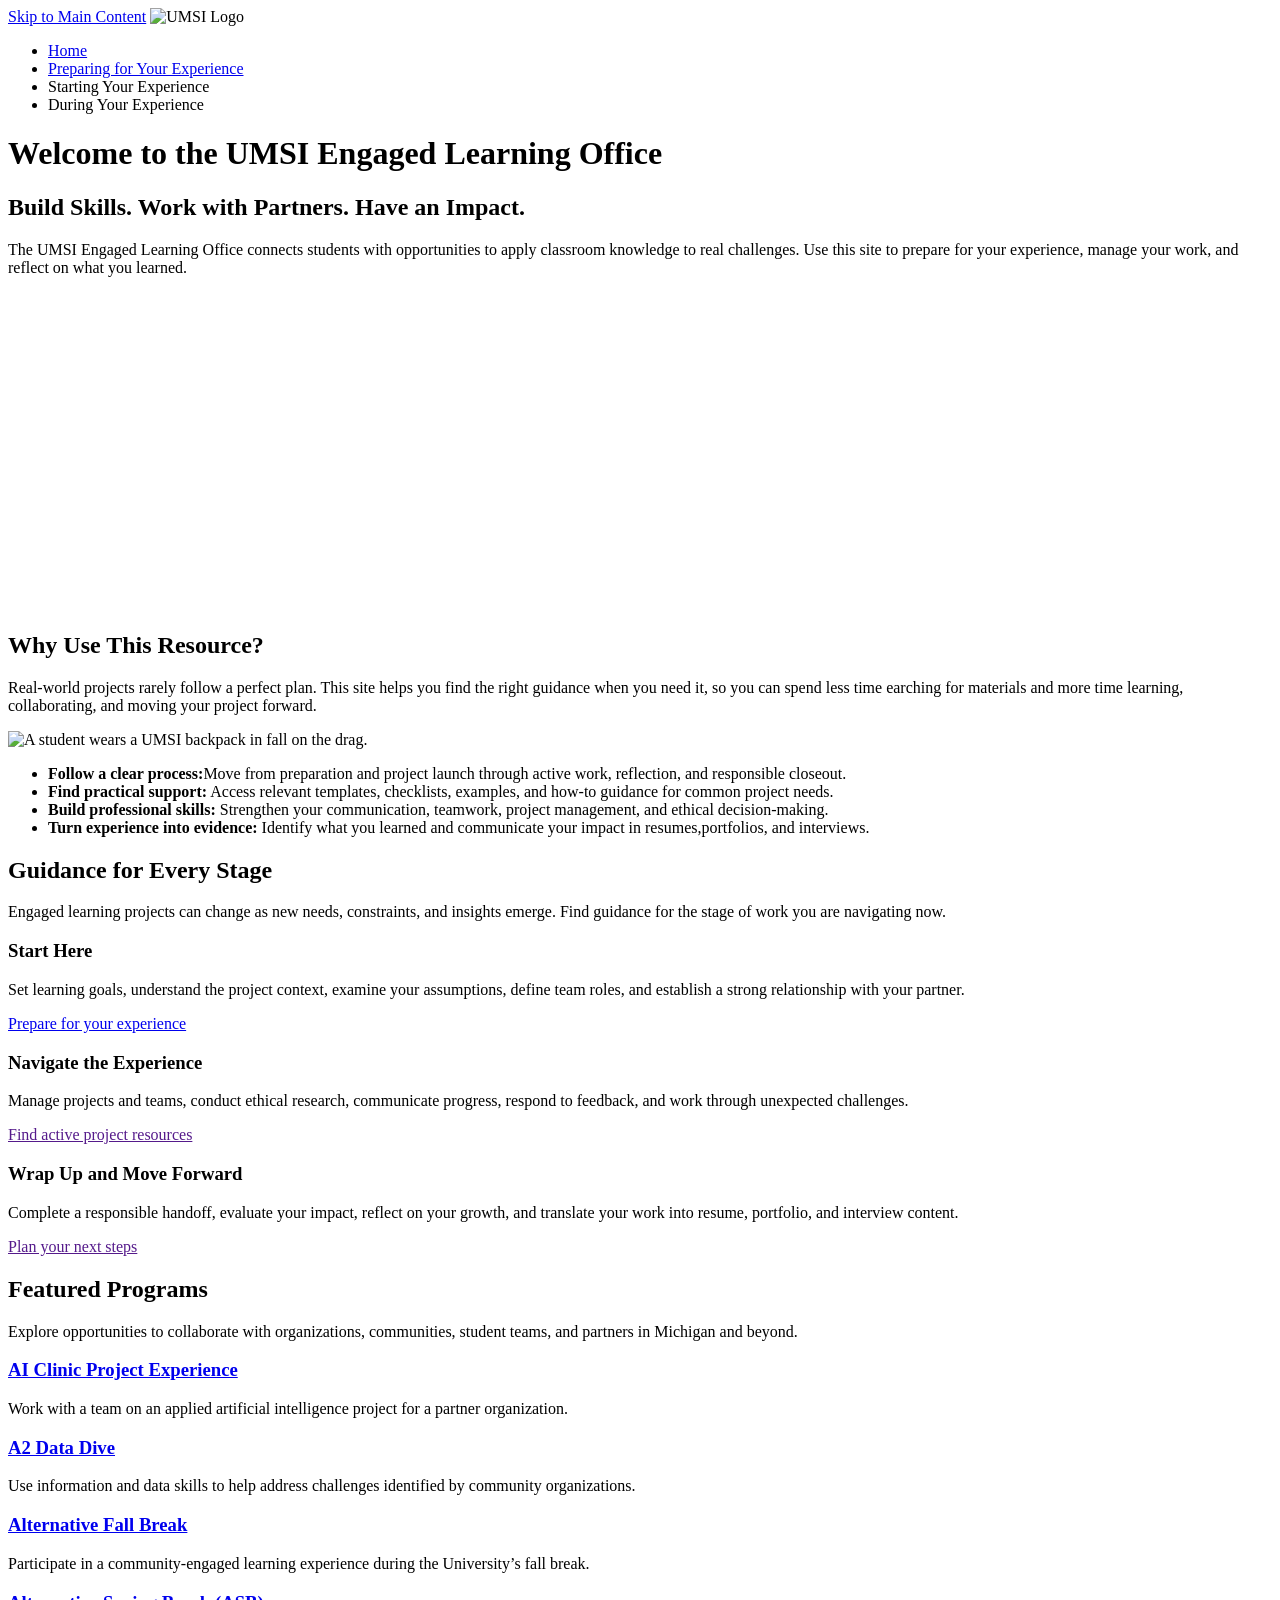
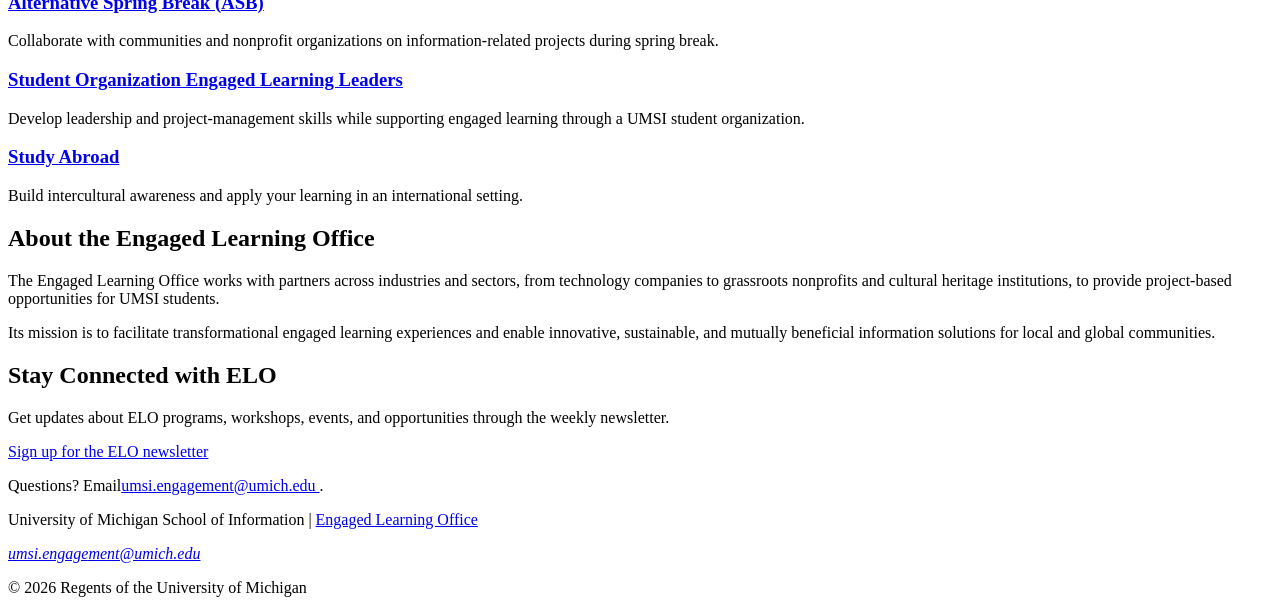
==== index.html @ 956a4a43 "Add files via upload" ====
<!DOCTYPE html>
<html lang="en">
<head>
    <meta charset="UTF-8">
    <meta name="viewport" content="width=device-width, initial-scale=1.0">
    <title>Engaged Learning Resources | UMSI</title>

</head>
<body>

    <header>
  <a href = "#main">Skip to Main Content</a>
        <img src="images/UMSI_signature_vertical_informal_solidblue.jpg" alt="UMSI Logo">
        <nav>
            <ul>
                <li><a href = "index.html">Home</a></li>
                <li><a href = "prep.html">Preparing for Your Experience</a></li>
                <li><a href = "start.html"></a>Starting Your Experience</a></li>
                <li><a href = "during.html"></a>During Your Experience </a></li>
            </ul>
        </nav>
    <h1>Welcome to the UMSI Engaged Learning Office</h1>

    </header>
    <main id="main">
    <section>
      <h2>Build Skills. Work with Partners. Have an Impact.</h2>
      <p>
       The UMSI Engaged Learning Office connects students with opportunities to apply classroom knowledge to real challenges. Use this site to prepare for your experience, manage your work, and reflect on what you learned.
      </p>

      <iframe width="560px" height="315px" src="https://www.youtube.com/embed/81ZO9RfIJEQ?si=tBp82YWZMl1u7CVS" title="YouTube video player" frameborder="0" allow="accelerometer; autoplay; clipboard-write; encrypted-media; gyroscope; picture-in-picture; web-share" referrerpolicy="strict-origin-when-cross-origin" allowfullscreen></iframe>
         <!-- Note: this iframe might cause an Axe ARIA error - that's not on you that's on YouTube! -->
    </section>

<section>
    <h2>Why Use This Resource?</h2>

    <p>Real-world projects rarely follow a perfect plan. This site helps you find the right guidance when you need it, so you can spend less time earching for materials and more time learning, collaborating, and moving your project forward.
    </p>
        <img src="images/UMSI_CampusFall_UMSIBackpack_02.jpg" alt="A student wears a UMSI backpack in fall on the drag.">
    <ul>
        <li><strong>Follow a clear process:</strong>Move from preparation and project launch through active work, reflection, and responsible closeout.</li>
        <li><strong>Find practical support:</strong> Access relevant templates, checklists, examples, and how-to guidance for common project needs.</li>
        <li><strong>Build professional skills:</strong> Strengthen your communication, teamwork, project management, and ethical decision-making.</li>
        <li><strong>Turn experience into evidence:</strong> Identify what you learned and communicate your impact in resumes,portfolios, and interviews.</li>
    </ul>
</section>

 <section>
    <h2>Guidance for Every Stage</h2>
    <p>Engaged learning projects can change as new needs, constraints, and insights emerge. Find guidance for the stage of work you are navigating <srong>now.</strong></p>
    <article>
      <h3>Start Here</h3>
      <p>Set learning goals, understand the project context, examine your assumptions, define team roles, and establish a strong relationship with your partner.</p>
      <a href="prep.html">Prepare for your experience</a>
    </article>

    <article>
      <h3>Navigate the Experience</h3>
      <p>Manage projects and teams, conduct ethical research, communicate progress, respond to feedback, and work through unexpected challenges.</p>
      <a href="">Find active project resources</a>
    </article>

    <article>
      <h3>Wrap Up and Move Forward</h3>
      <p>Complete a responsible handoff, evaluate your impact, reflect on your growth, and translate your work into resume, portfolio, and interview content.</p>
      <a href="">Plan your next steps</a>
    </article>
  </section>

   <section>
    <h2>Featured Programs</h2>
    <p>Explore opportunities to collaborate with organizations, communities, student teams, and partners in Michigan and beyond.</p>
    <article>
    <h3><a href="https://mcompass.umich.edu/_portal/tds-program-brochure?programid=12810">AI Clinic Project Experience</a></h3>
    <p>Work with a team on an applied artificial intelligence project for a partner organization.</p>
    </article>

    <article>
    <h3><a href="https://mcompass.umich.edu/_portal/tds-program-brochure?programid=12556">A2 Data Dive</a></h3>
    <p>Use information and data skills to help address challenges identified by community organizations.</p>
    </article>

     <article>
      <h3><a href="https://mcompass.umich.edu/_portal/tds-program-brochure?programid=11297">Alternative Fall Break</a></h3>
      <p>Participate in a community-engaged learning experience during the University’s fall break.</p>
    </article>

    <article>
      <h3><a href="https://mcompass.umich.edu/_portal/tds-program-brochure?programid=10621">Alternative Spring Break (ASB)</a></h3>
       <p>Collaborate with communities and nonprofit organizations on information-related projects during spring break.</p>
    </article>

    <article>
      <h3><a href="https://mcompass.umich.edu/_portal/tds-program-brochure?programid=12294">Student Organization Engaged Learning Leaders</a></h3>
       <p>Develop leadership and project-management skills while supporting engaged learning through a UMSI student organization.</p>
    </article>

    <article>
      <h3><a href="https://www.si.umich.edu/student-life/study-abroad">Study Abroad</a></h3>
      <p>Build intercultural awareness and apply your learning in an international setting. </p>
    </article>
   </section>
  <section>
    <h2>About the Engaged Learning Office</h2>
    <p>The Engaged Learning Office works with partners across industries and sectors, from technology companies to grassroots nonprofits and cultural heritage institutions, to provide project-based opportunities for UMSI students.</p>
    <p>Its mission is to facilitate transformational engaged learning experiences and enable innovative, sustainable, and mutually beneficial information solutions for local and global communities.</p>
  </section>
  <aside>
    <h2>Stay Connected with ELO</h2>
    <p>Get updates about ELO programs, workshops, events, and opportunities through the weekly newsletter.</p>
    <div>
       <a href="https://umsi.info/elo-newsletter"> Sign up for the ELO newsletter</a>
    </div>
    <p>Questions? Email<a href="mailto:umsi.engagement@umich.edu">umsi.engagement@umich.edu </a>.</p>
  </aside>


        <!-- Content taken & modified from UMGPT with the prompt, "Write me a webpage of intro content to help meet the following requirements - this is for the home page": and then pasted in the client objectives & project requirements"
        UMGPT. (2026). UMGPT ( GPT-5.6 Sol September 7th version) [Large language model]. -->
    </main>
    <footer>
        <p>University of Michigan School of Information | <a href="https://www.si.umich.edu/programs/engaged-learning/about-engaged-learning-office">Engaged Learning Office </a></p>
      <address>
        <a href="mailto:umsi.engagement@umich.edu">umsi.engagement@umich.edu</a>
      </address>
      <p>&copy; 2026 Regents of the University of Michigan</p>
    </footer>
</body>
</html>
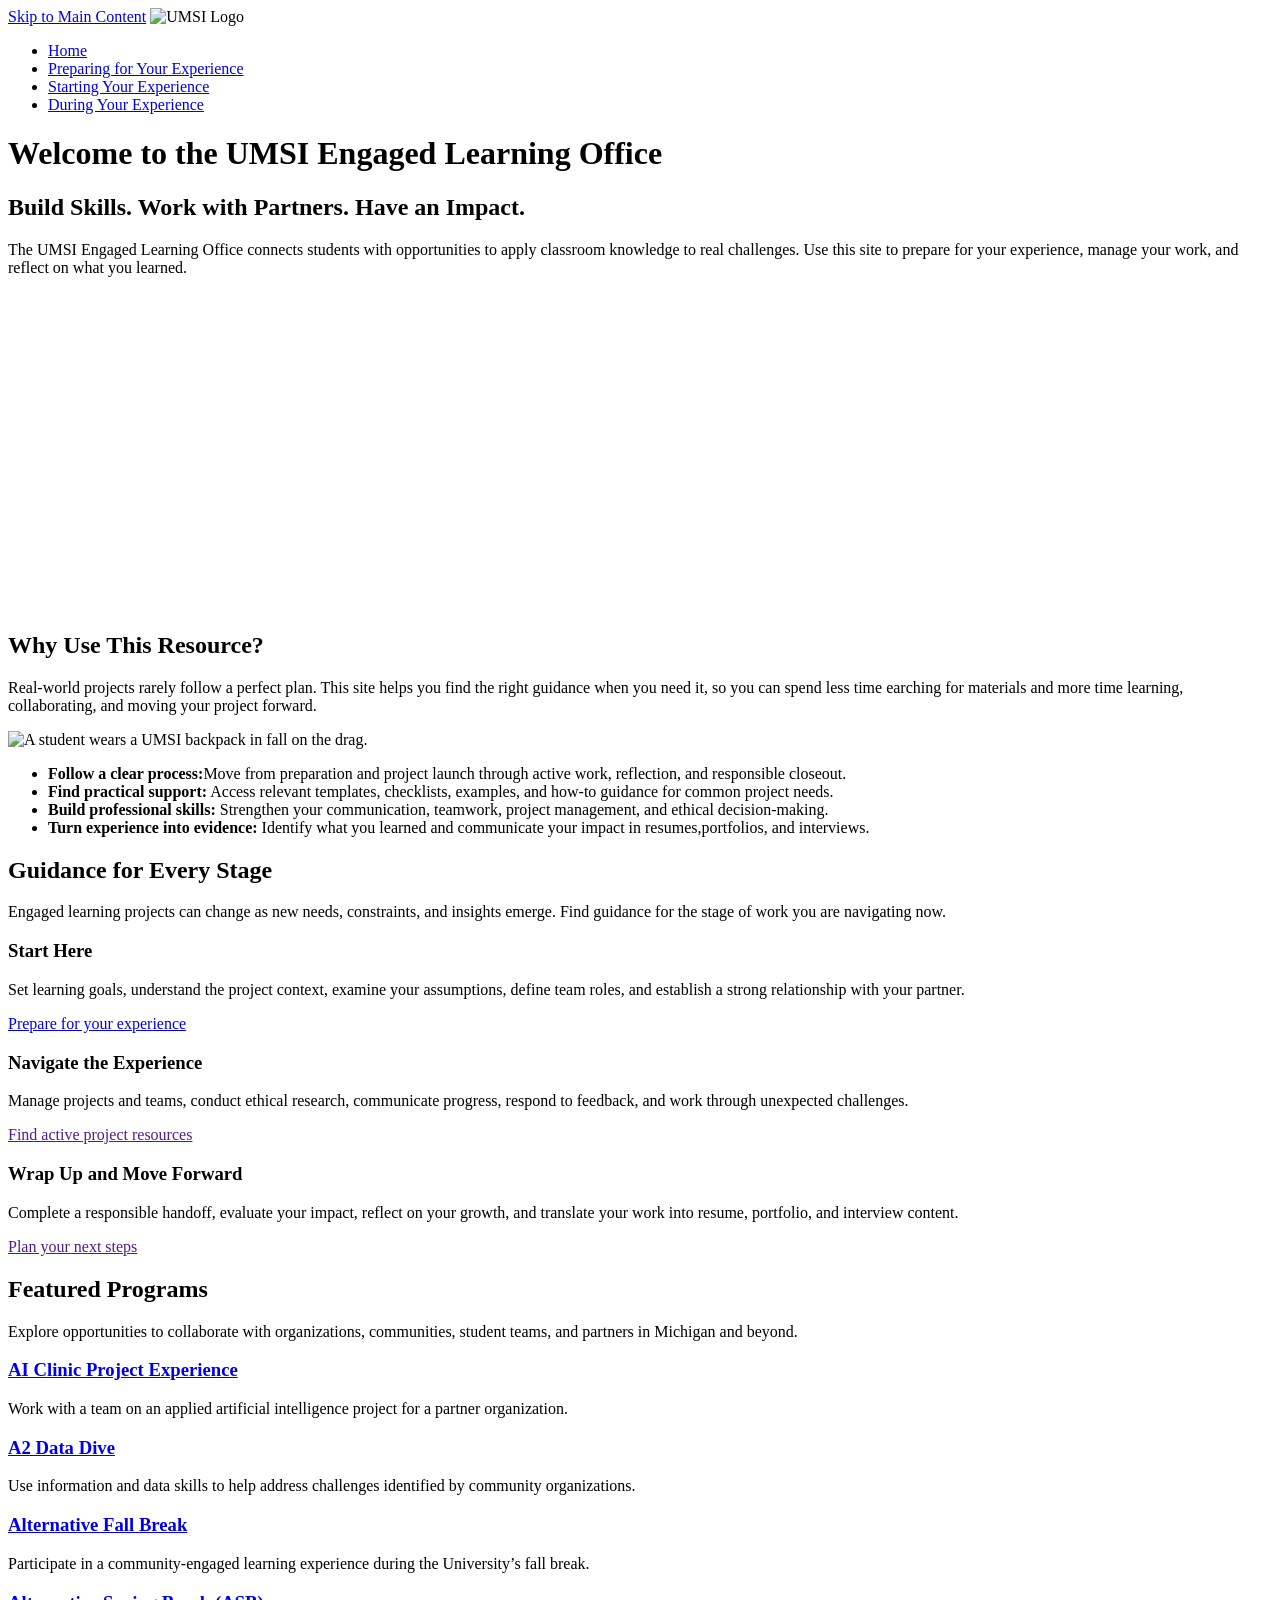
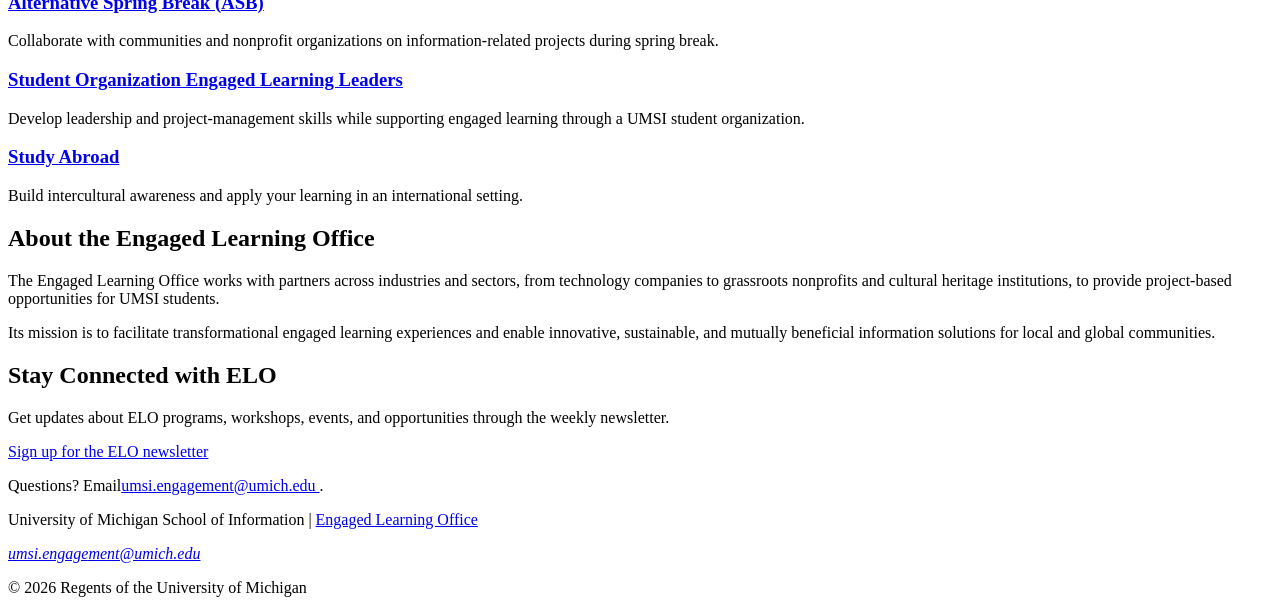
==== commit badbd2d2: "Add files via upload" ====
--- a/index.html
+++ b/index.html
@@ -15,8 +15,8 @@
             <ul>
                 <li><a href = "index.html">Home</a></li>
                 <li><a href = "prep.html">Preparing for Your Experience</a></li>
-                <li><a href = "start.html"></a>Starting Your Experience</a></li>
-                <li><a href = "during.html"></a>During Your Experience </a></li>
+                <li><a href = "start.html">Starting Your Experience</a></li>
+                <li><a href = "during.html">During Your Experience </a></li>
             </ul>
         </nav>
     <h1>Welcome to the UMSI Engaged Learning Office</h1>
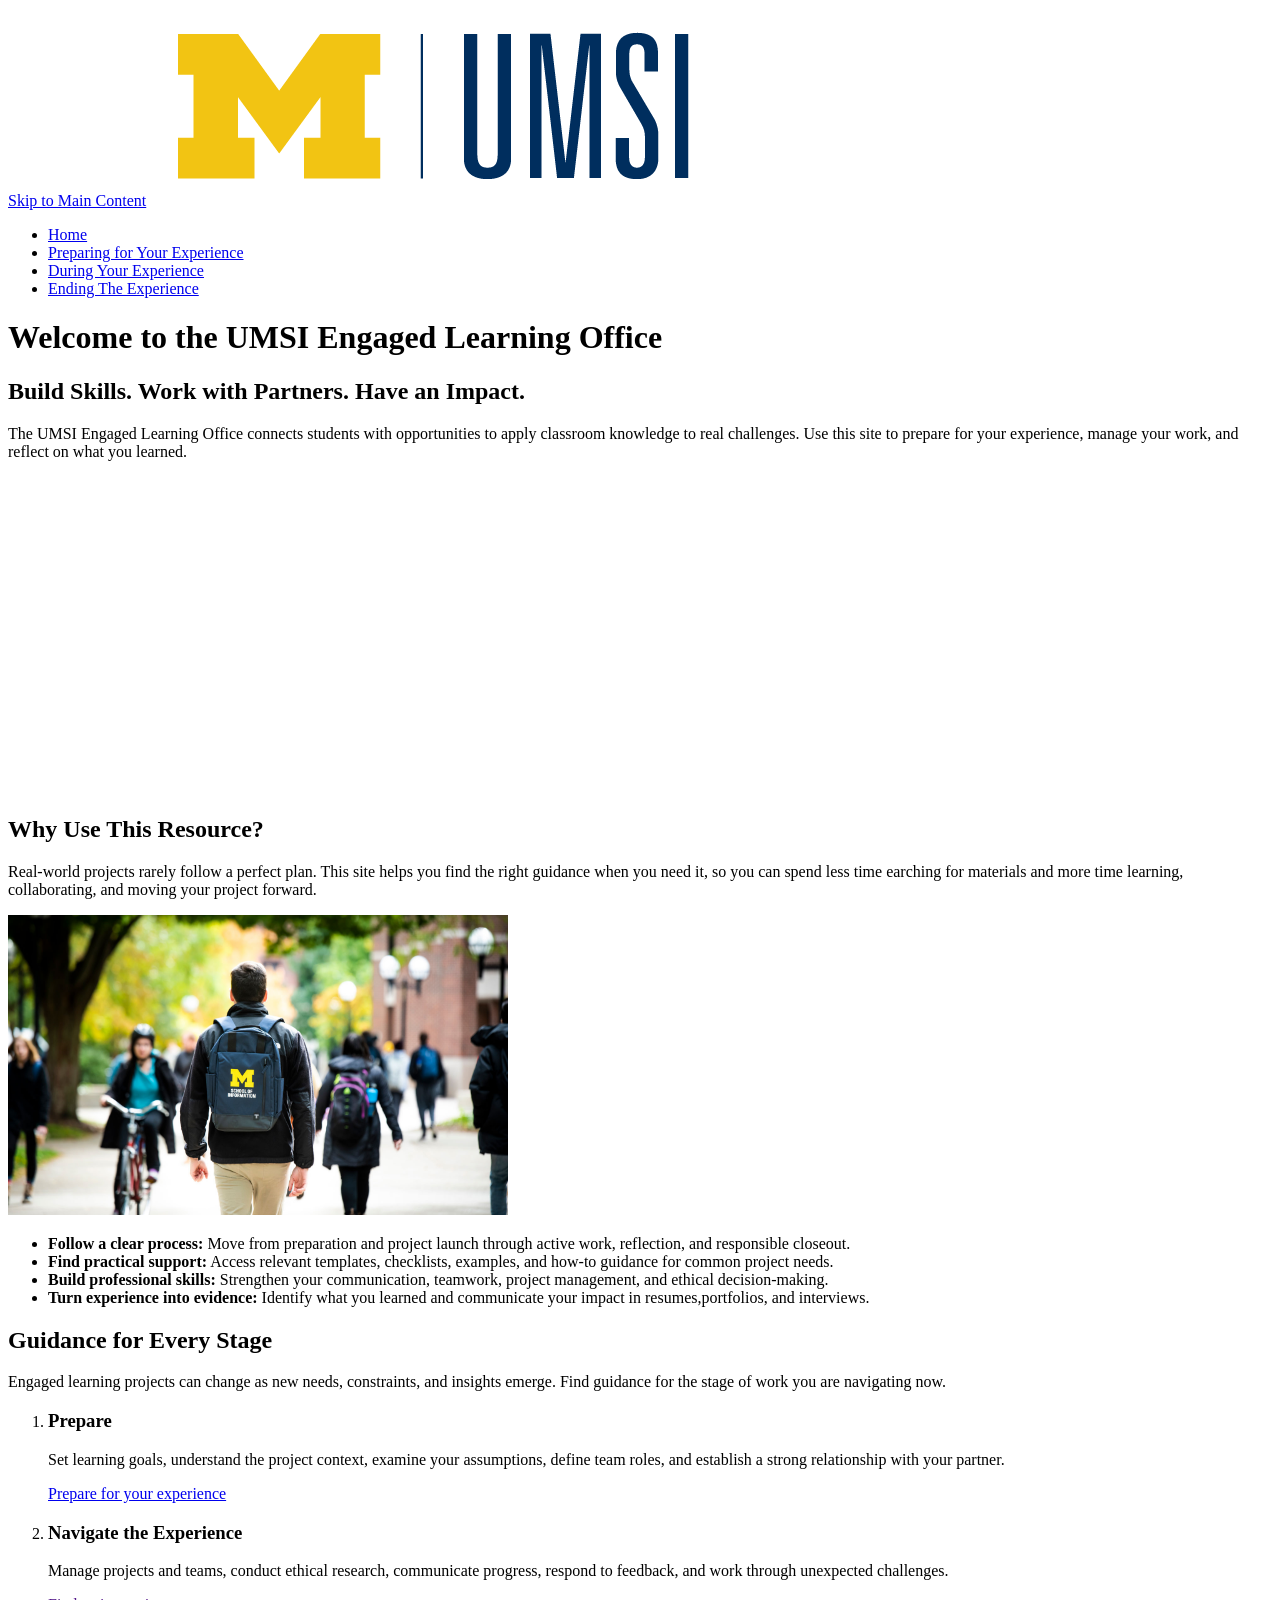
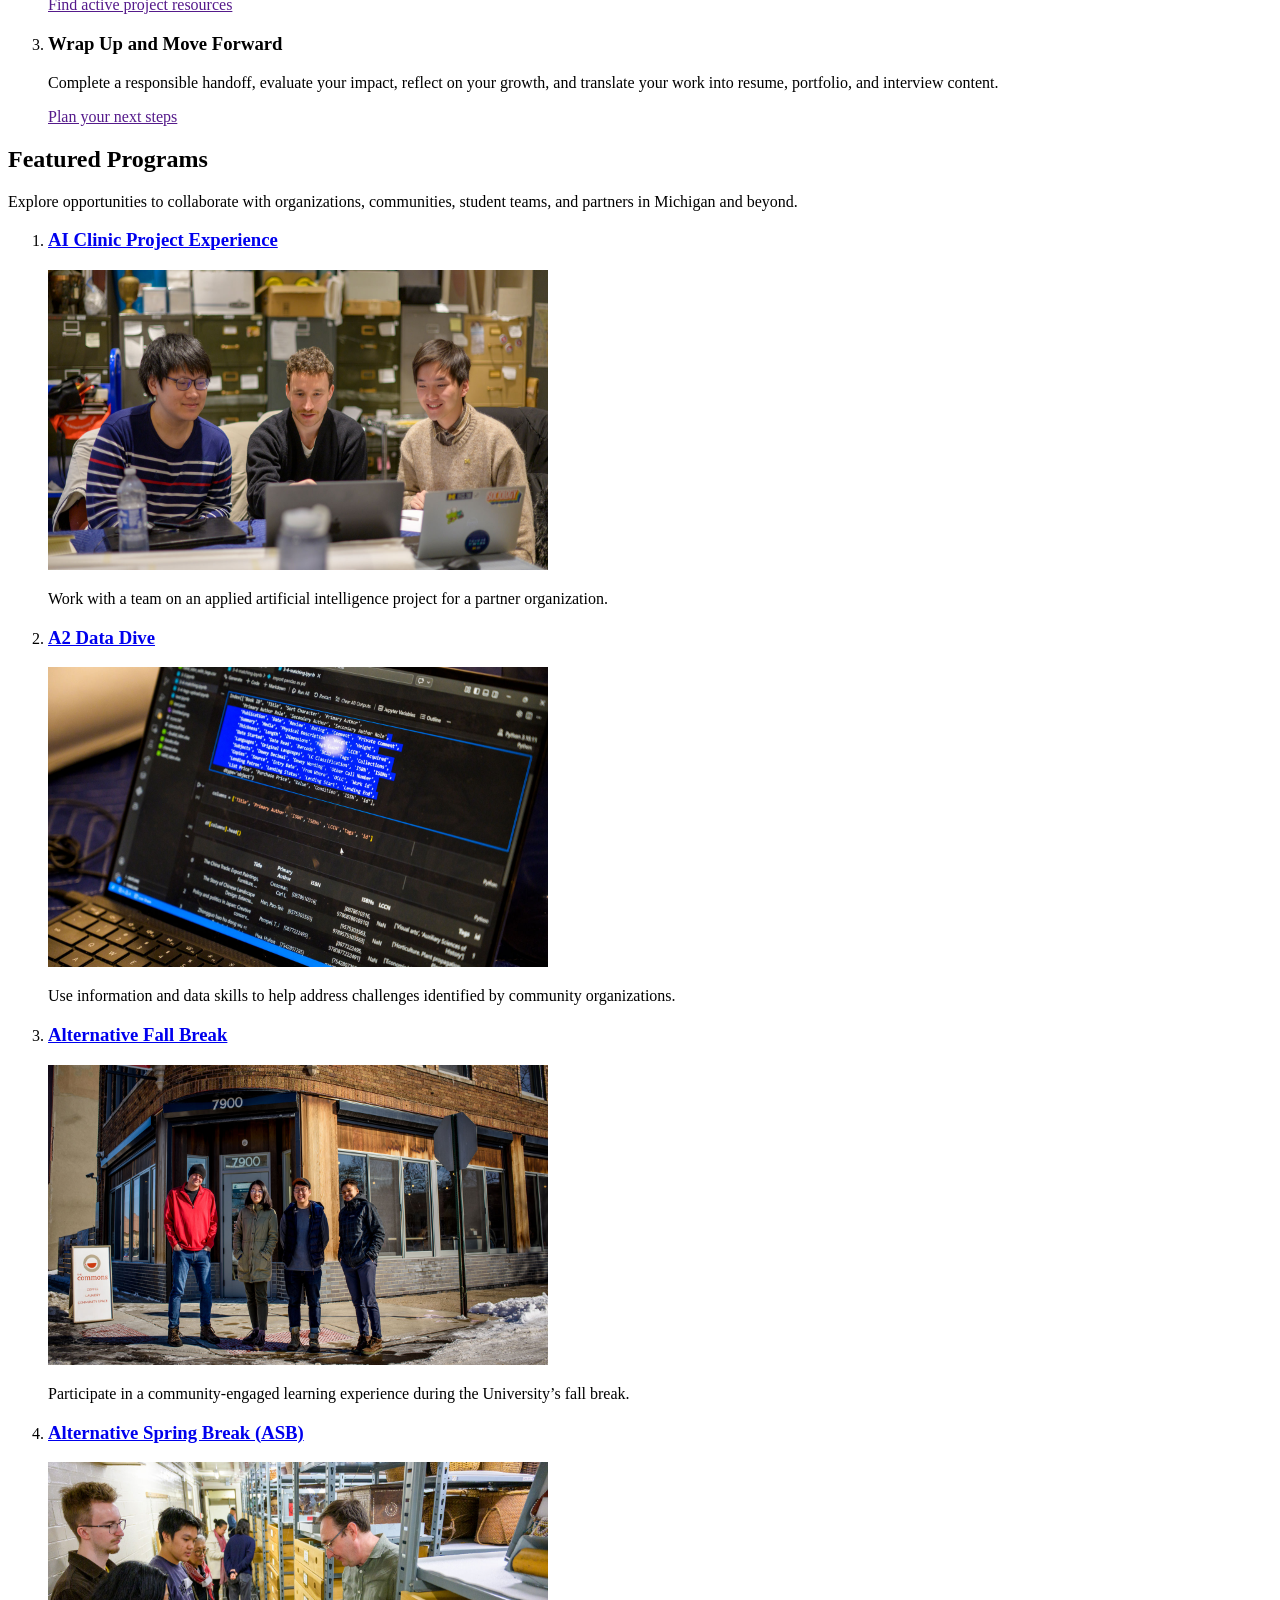
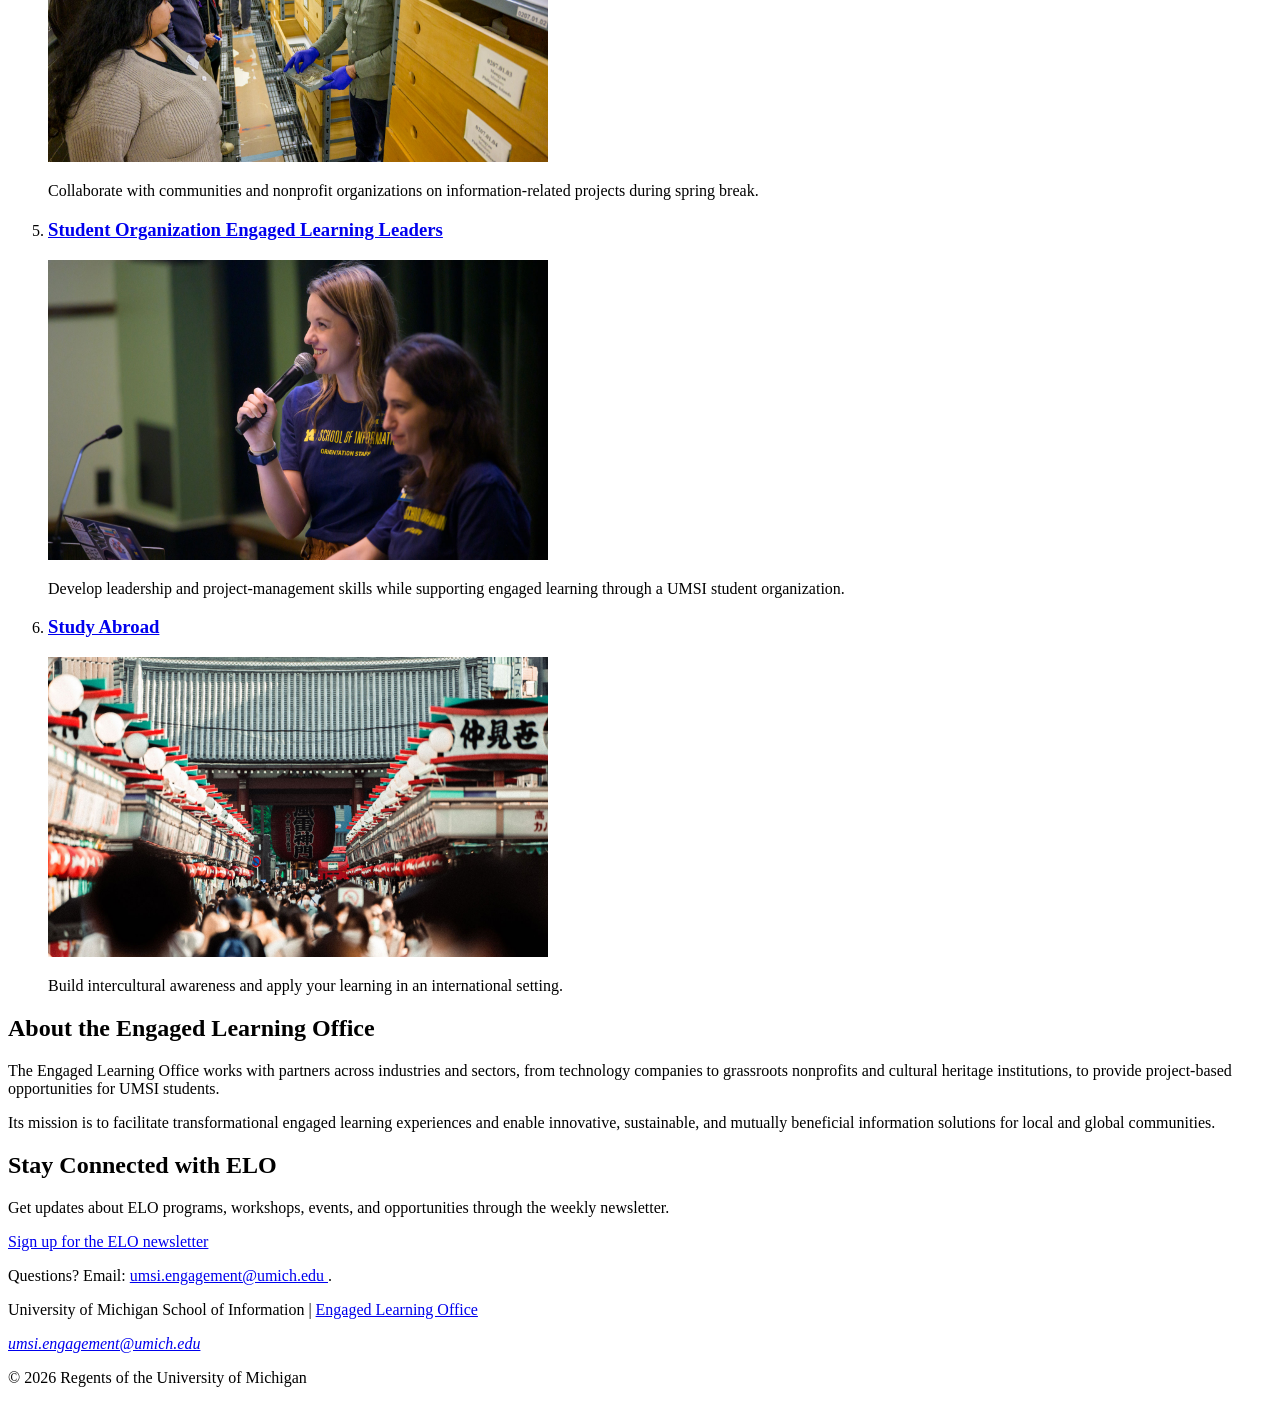
==== commit c8bebbc2: "Add files via upload" ====
--- a/index.html
+++ b/index.html
@@ -3,20 +3,20 @@
 <head>
     <meta charset="UTF-8">
     <meta name="viewport" content="width=device-width, initial-scale=1.0">
-    <title>Engaged Learning Resources | UMSI</title>
+    <title>UMSI Engaged Learning Resources | Index</title>
 
 </head>
 <body>
 
     <header>
   <a href = "#main">Skip to Main Content</a>
-        <img src="images/UMSI_signature_vertical_informal_solidblue.jpg" alt="UMSI Logo">
+        <img src="images/UMSI_signature_informal_maize-blue.png" alt="UMSI Logo">
         <nav>
             <ul>
                 <li><a href = "index.html">Home</a></li>
                 <li><a href = "prep.html">Preparing for Your Experience</a></li>
-                <li><a href = "start.html">Starting Your Experience</a></li>
                 <li><a href = "during.html">During Your Experience </a></li>
+                <li><a href = "end.html">Ending The Experience</a></li>
             </ul>
         </nav>
     <h1>Welcome to the UMSI Engaged Learning Office</h1>
@@ -38,9 +38,10 @@
 
     <p>Real-world projects rarely follow a perfect plan. This site helps you find the right guidance when you need it, so you can spend less time earching for materials and more time learning, collaborating, and moving your project forward.
     </p>
-        <img src="images/UMSI_CampusFall_UMSIBackpack_02.jpg" alt="A student wears a UMSI backpack in fall on the drag.">
+        <img src="images/UMSI_CampusFall_UMSIBackpack_edit.jpg" alt="A student wears a UMSI backpack in fall on the drag."width="500"
+          height="300">
     <ul>
-        <li><strong>Follow a clear process:</strong>Move from preparation and project launch through active work, reflection, and responsible closeout.</li>
+        <li><strong>Follow a clear process:</strong> Move from preparation and project launch through active work, reflection, and responsible closeout.</li>
         <li><strong>Find practical support:</strong> Access relevant templates, checklists, examples, and how-to guidance for common project needs.</li>
         <li><strong>Build professional skills:</strong> Strengthen your communication, teamwork, project management, and ethical decision-making.</li>
         <li><strong>Turn experience into evidence:</strong> Identify what you learned and communicate your impact in resumes,portfolios, and interviews.</li>
@@ -50,57 +51,108 @@
  <section>
     <h2>Guidance for Every Stage</h2>
     <p>Engaged learning projects can change as new needs, constraints, and insights emerge. Find guidance for the stage of work you are navigating <srong>now.</strong></p>
+    <ol>
+    <li>
     <article>
-      <h3>Start Here</h3>
+      <h3>Prepare</h3>
       <p>Set learning goals, understand the project context, examine your assumptions, define team roles, and establish a strong relationship with your partner.</p>
       <a href="prep.html">Prepare for your experience</a>
     </article>
-
+    </li>
+    <li>
     <article>
       <h3>Navigate the Experience</h3>
       <p>Manage projects and teams, conduct ethical research, communicate progress, respond to feedback, and work through unexpected challenges.</p>
       <a href="">Find active project resources</a>
     </article>
-
+    </li>
+    <li>
     <article>
       <h3>Wrap Up and Move Forward</h3>
       <p>Complete a responsible handoff, evaluate your impact, reflect on your growth, and translate your work into resume, portfolio, and interview content.</p>
       <a href="">Plan your next steps</a>
     </article>
+    </li>
+    </ol>
   </section>
 
    <section>
     <h2>Featured Programs</h2>
     <p>Explore opportunities to collaborate with organizations, communities, student teams, and partners in Michigan and beyond.</p>
+    <ol>
+    <li>
     <article>
     <h3><a href="https://mcompass.umich.edu/_portal/tds-program-brochure?programid=12810">AI Clinic Project Experience</a></h3>
+    <img
+          src="images/UMSI_ASBChineseAmericanMuseumChicago_2026_grouptech.jpg"
+          alt="UMSI Students collaborating on laptops at a table"
+          width="500"
+          height="300">
     <p>Work with a team on an applied artificial intelligence project for a partner organization.</p>
     </article>
+    </li>
 
+    <li>
     <article>
     <h3><a href="https://mcompass.umich.edu/_portal/tds-program-brochure?programid=12556">A2 Data Dive</a></h3>
+        <img
+          src="images/UMSI_ASBChineseAmericanMuseumChicago_2026_edit.jpg"
+          alt="Laptop with data and coding"
+          width="500"
+          height="300">
     <p>Use information and data skills to help address challenges identified by community organizations.</p>
     </article>
+    </li>
 
+    <li>
      <article>
       <h3><a href="https://mcompass.umich.edu/_portal/tds-program-brochure?programid=11297">Alternative Fall Break</a></h3>
+          <img
+          src="images/UMSI_Detroit_CUTgroup_groupbuilding_edit.jpg"
+          alt="Group of UMSI Students outside of building"
+          width="500"
+          height="300">
       <p>Participate in a community-engaged learning experience during the University’s fall break.</p>
     </article>
+    </li>
 
+    <li>
     <article>
       <h3><a href="https://mcompass.umich.edu/_portal/tds-program-brochure?programid=10621">Alternative Spring Break (ASB)</a></h3>
+        <img
+          src="images/UMSI_ASB2026CIRCAPintig_client_group.jpg"
+          alt="UMSI Students collaborating with client"
+          width="500"
+          height="300">
        <p>Collaborate with communities and nonprofit organizations on information-related projects during spring break.</p>
     </article>
+    </li>
 
+    <li>
     <article>
       <h3><a href="https://mcompass.umich.edu/_portal/tds-program-brochure?programid=12294">Student Organization Engaged Learning Leaders</a></h3>
+       <img
+          src="images/UMSI_Orientation_studentsmic_edit.jpg"
+          alt="MSI Students presenting to an audience"
+          width="500"
+          height="300">
        <p>Develop leadership and project-management skills while supporting engaged learning through a UMSI student organization.</p>
     </article>
+    </li>
 
+    <li>
     <article>
       <h3><a href="https://www.si.umich.edu/student-life/study-abroad">Study Abroad</a></h3>
+        <img
+          src="images/pexels-satoshi-edit.jpg"
+          alt="A busy street in Japan"
+          width="500"
+          height="300">
       <p>Build intercultural awareness and apply your learning in an international setting. </p>
     </article>
+    </li>
+
+    </ol>
    </section>
   <section>
     <h2>About the Engaged Learning Office</h2>
@@ -113,7 +165,7 @@
     <div>
        <a href="https://umsi.info/elo-newsletter"> Sign up for the ELO newsletter</a>
     </div>
-    <p>Questions? Email<a href="mailto:umsi.engagement@umich.edu">umsi.engagement@umich.edu </a>.</p>
+    <p>Questions? Email: <a href="mailto:umsi.engagement@umich.edu">umsi.engagement@umich.edu </a>.</p>
   </aside>
 
 
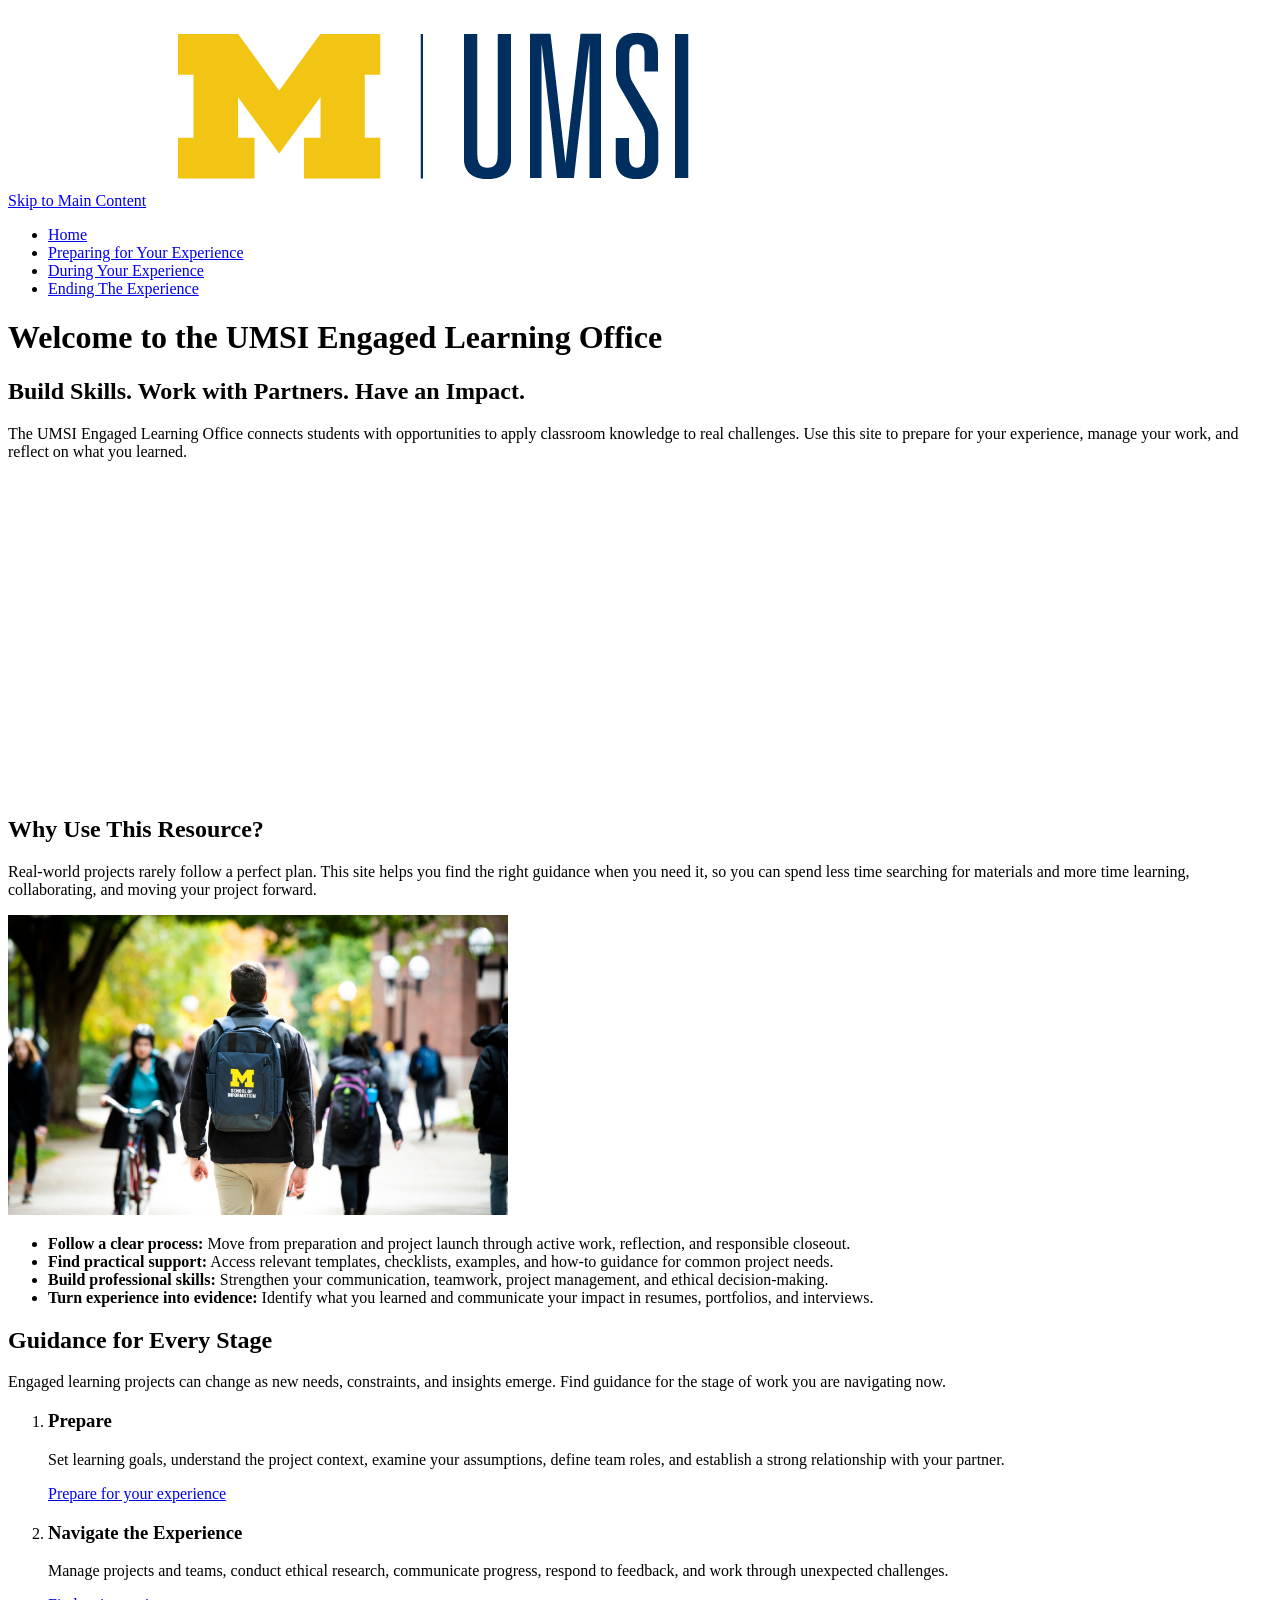
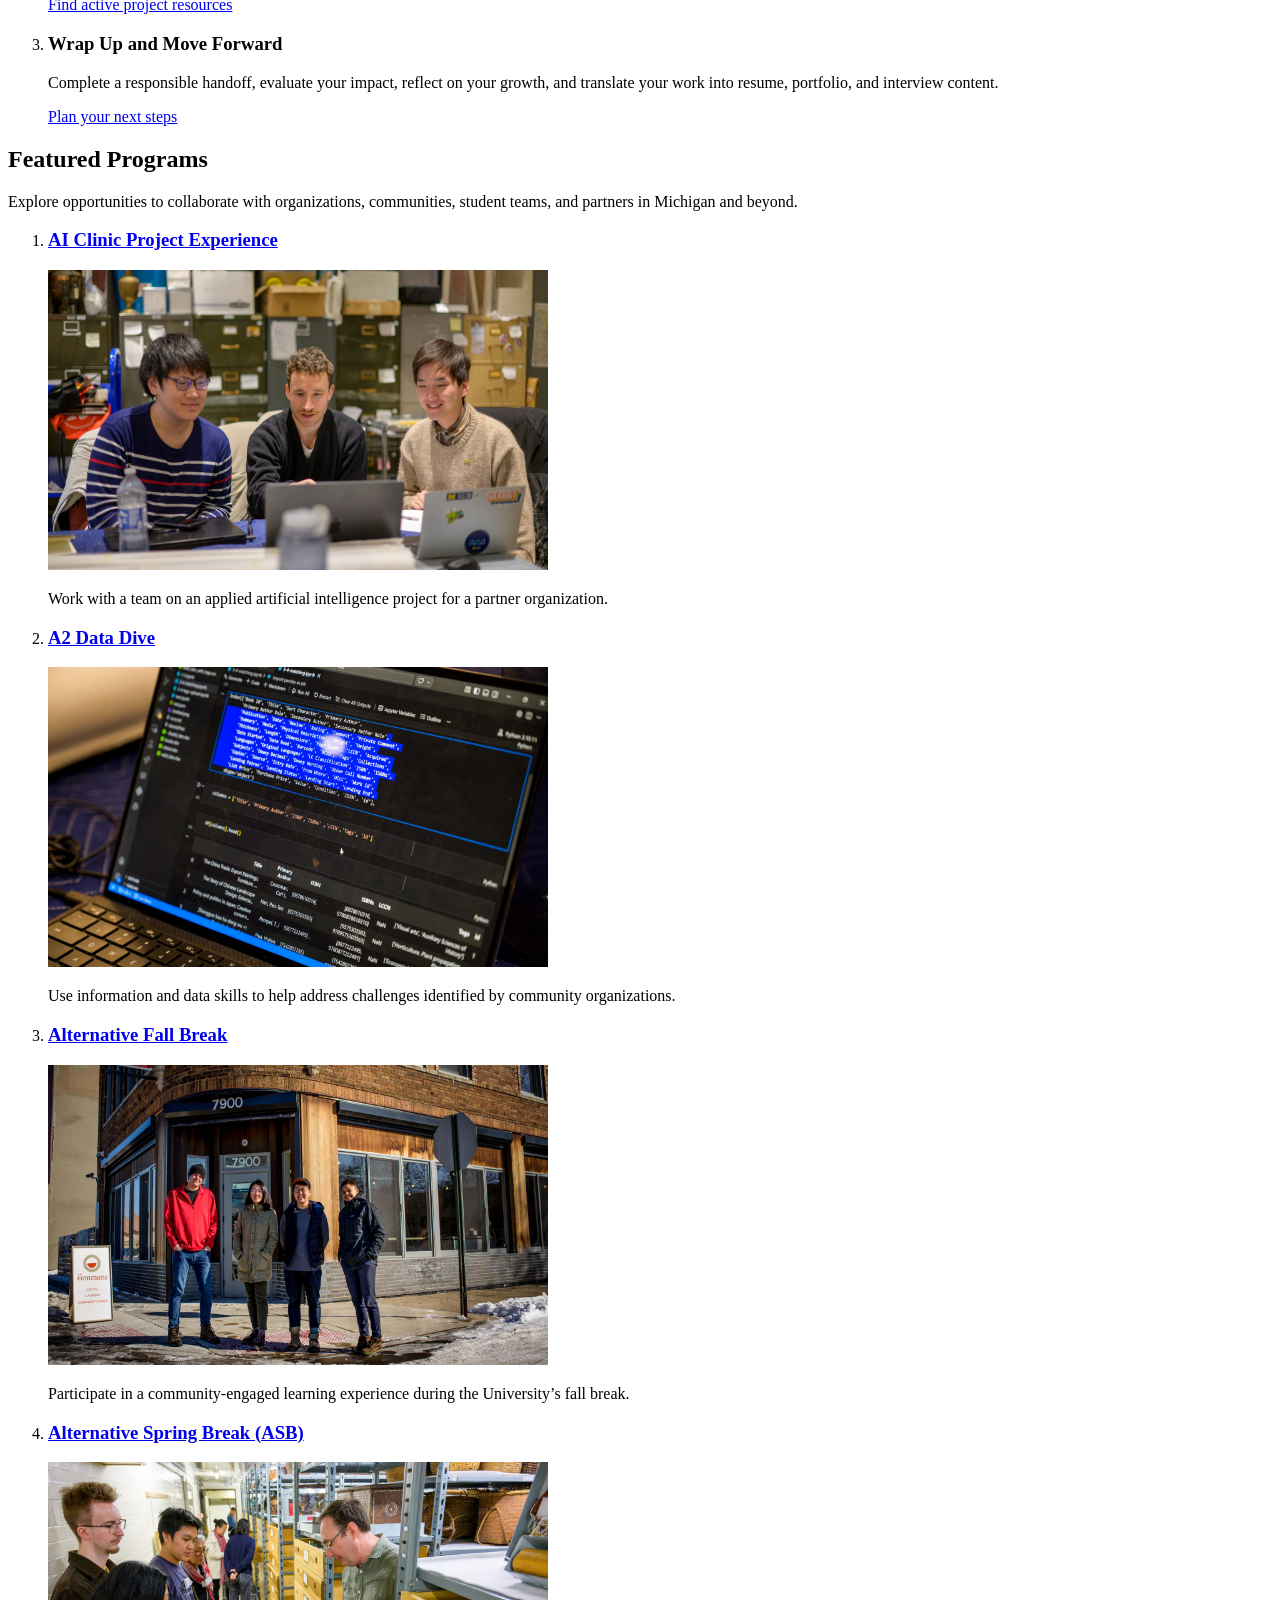
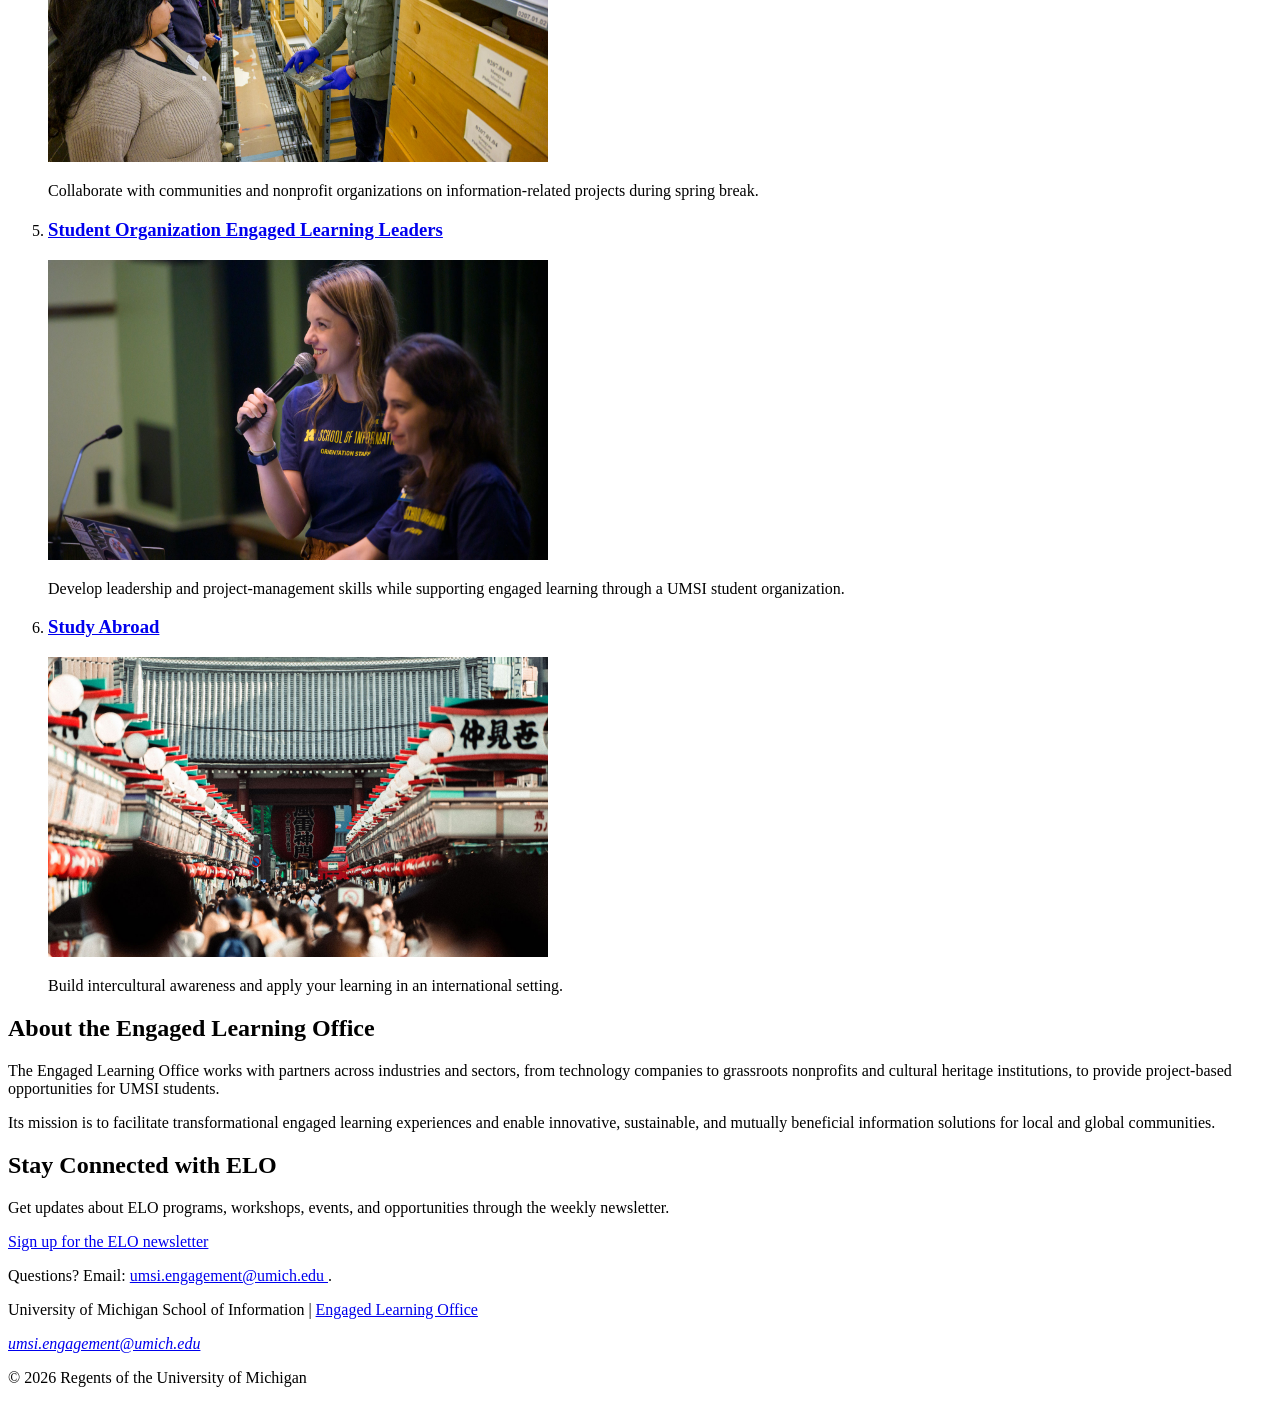
==== commit e7491df2: "Add files via upload" ====
--- a/index.html
+++ b/index.html
@@ -36,15 +36,15 @@
 <section>
     <h2>Why Use This Resource?</h2>
 
-    <p>Real-world projects rarely follow a perfect plan. This site helps you find the right guidance when you need it, so you can spend less time earching for materials and more time learning, collaborating, and moving your project forward.
+    <p>Real-world projects rarely follow a perfect plan. This site helps you find the right guidance when you need it, so you can spend less time searching for materials and more time learning, collaborating, and moving your project forward.
     </p>
-        <img src="images/UMSI_CampusFall_UMSIBackpack_edit.jpg" alt="A student wears a UMSI backpack in fall on the drag."width="500"
+        <img src="images/UMSI_CampusFall_UMSIBackpack_edit.jpg" alt="A student wears a UMSI backpack in fall on campus."width="500"
           height="300">
     <ul>
         <li><strong>Follow a clear process:</strong> Move from preparation and project launch through active work, reflection, and responsible closeout.</li>
         <li><strong>Find practical support:</strong> Access relevant templates, checklists, examples, and how-to guidance for common project needs.</li>
         <li><strong>Build professional skills:</strong> Strengthen your communication, teamwork, project management, and ethical decision-making.</li>
-        <li><strong>Turn experience into evidence:</strong> Identify what you learned and communicate your impact in resumes,portfolios, and interviews.</li>
+        <li><strong>Turn experience into evidence:</strong> Identify what you learned and communicate your impact in resumes, portfolios, and interviews.</li>
     </ul>
 </section>
 
@@ -63,14 +63,14 @@
     <article>
       <h3>Navigate the Experience</h3>
       <p>Manage projects and teams, conduct ethical research, communicate progress, respond to feedback, and work through unexpected challenges.</p>
-      <a href="">Find active project resources</a>
+      <a href="during.html">Find active project resources</a>
     </article>
     </li>
     <li>
     <article>
       <h3>Wrap Up and Move Forward</h3>
       <p>Complete a responsible handoff, evaluate your impact, reflect on your growth, and translate your work into resume, portfolio, and interview content.</p>
-      <a href="">Plan your next steps</a>
+      <a href="end.html">Plan your next steps</a>
     </article>
     </li>
     </ol>
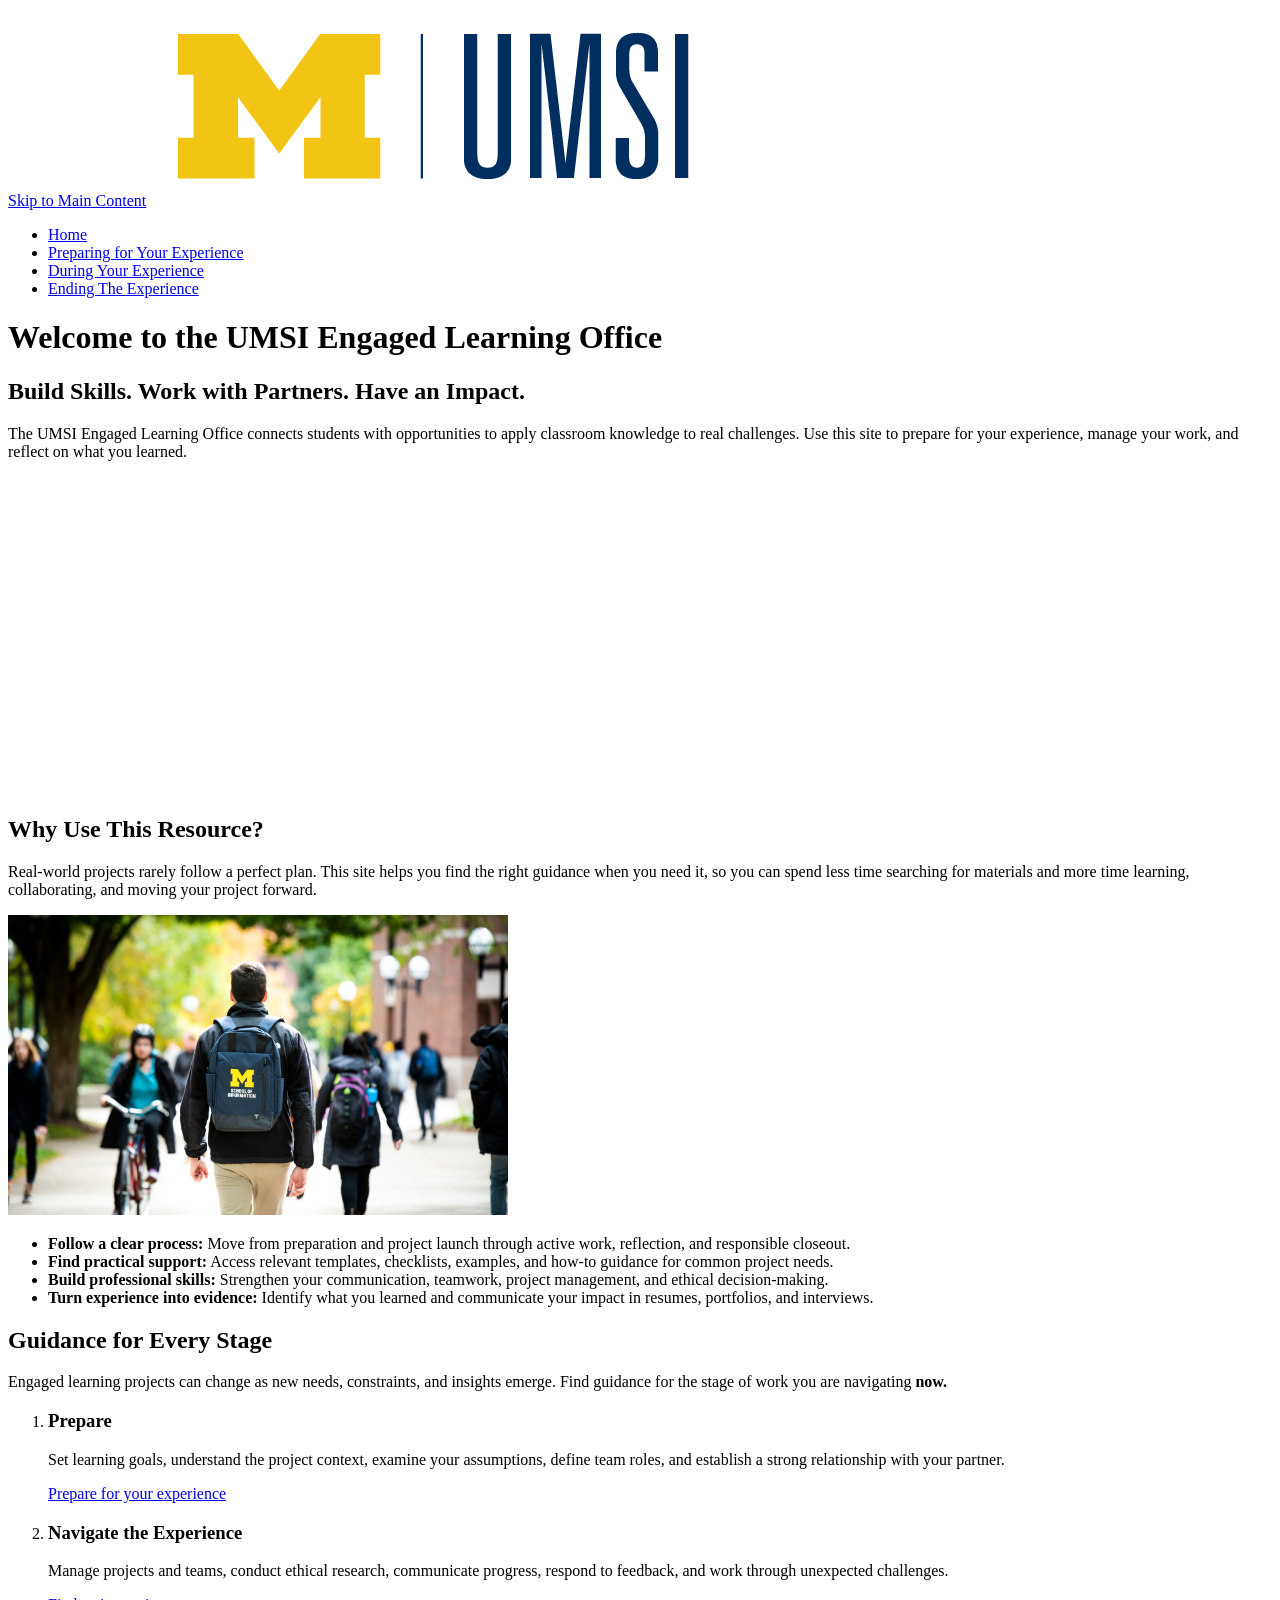
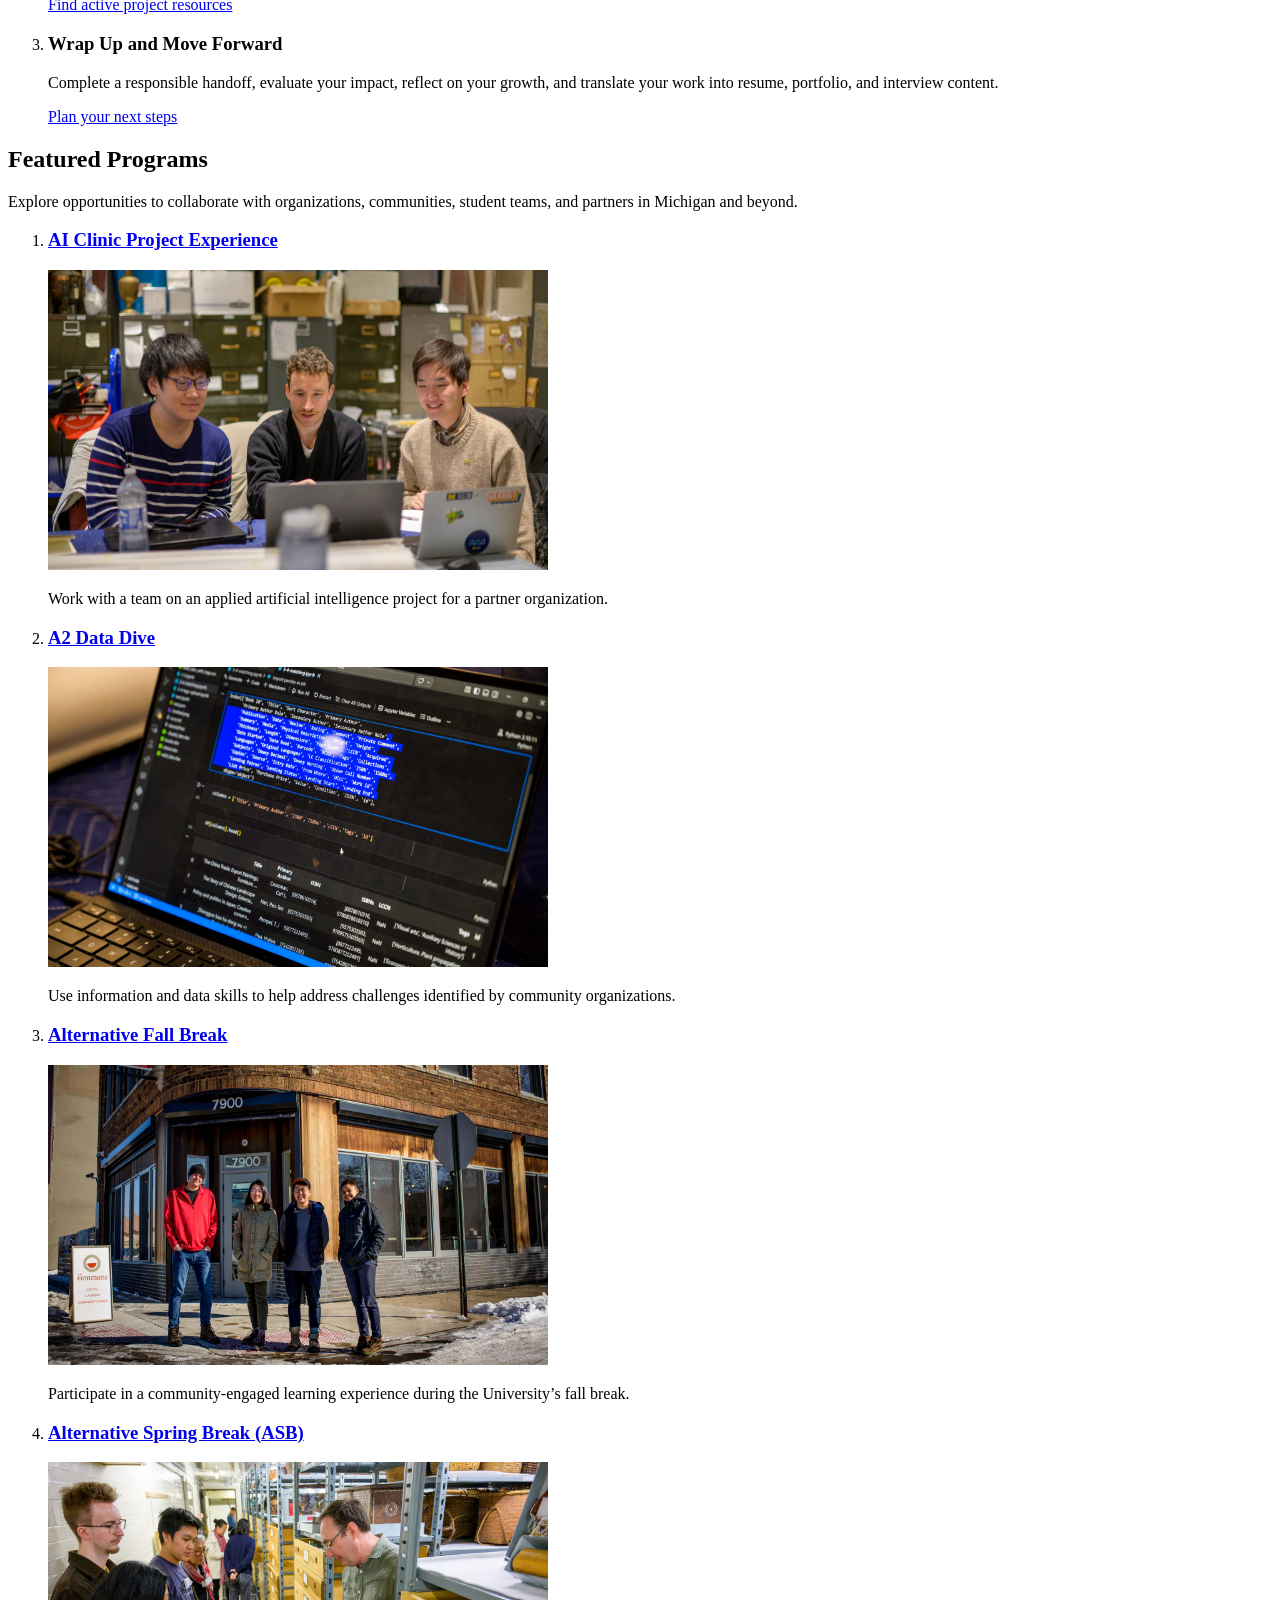
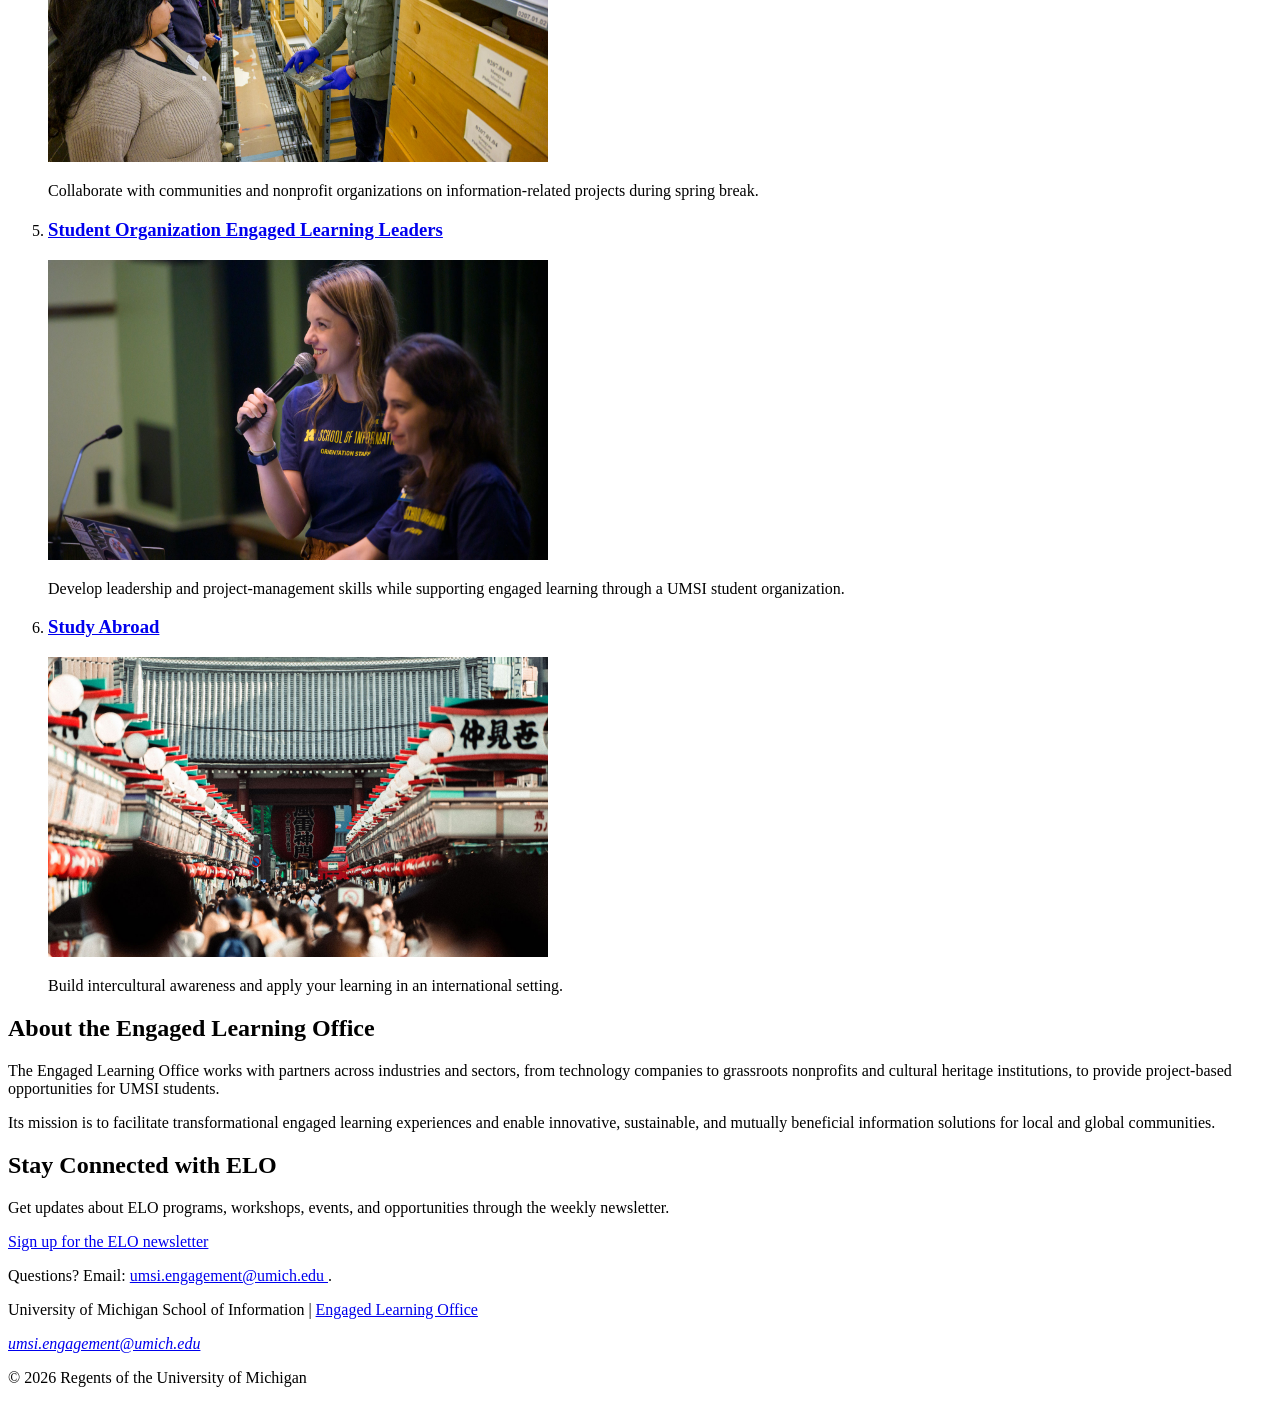
==== commit d469f0db: "Add files via upload" ====
--- a/index.html
+++ b/index.html
@@ -38,7 +38,7 @@
 
     <p>Real-world projects rarely follow a perfect plan. This site helps you find the right guidance when you need it, so you can spend less time searching for materials and more time learning, collaborating, and moving your project forward.
     </p>
-        <img src="images/UMSI_CampusFall_UMSIBackpack_edit.jpg" alt="A student wears a UMSI backpack in fall on campus."width="500"
+        <img src="images/UMSI_CampusFall_UMSIBackpack_edit.jpg" alt="A student wears a UMSI backpack in fall on campus." width="500"
           height="300">
     <ul>
         <li><strong>Follow a clear process:</strong> Move from preparation and project launch through active work, reflection, and responsible closeout.</li>
@@ -50,7 +50,7 @@
 
  <section>
     <h2>Guidance for Every Stage</h2>
-    <p>Engaged learning projects can change as new needs, constraints, and insights emerge. Find guidance for the stage of work you are navigating <srong>now.</strong></p>
+    <p>Engaged learning projects can change as new needs, constraints, and insights emerge. Find guidance for the stage of work you are navigating <strong>now.</strong></p>
     <ol>
     <li>
     <article>
@@ -133,7 +133,7 @@
       <h3><a href="https://mcompass.umich.edu/_portal/tds-program-brochure?programid=12294">Student Organization Engaged Learning Leaders</a></h3>
        <img
           src="images/UMSI_Orientation_studentsmic_edit.jpg"
-          alt="MSI Students presenting to an audience"
+          alt="UMSI Students presenting to an audience"
           width="500"
           height="300">
        <p>Develop leadership and project-management skills while supporting engaged learning through a UMSI student organization.</p>
@@ -167,8 +167,6 @@
     </div>
     <p>Questions? Email: <a href="mailto:umsi.engagement@umich.edu">umsi.engagement@umich.edu </a>.</p>
   </aside>
-
-
         <!-- Content taken & modified from UMGPT with the prompt, "Write me a webpage of intro content to help meet the following requirements - this is for the home page": and then pasted in the client objectives & project requirements"
         UMGPT. (2026). UMGPT ( GPT-5.6 Sol September 7th version) [Large language model]. -->
     </main>
@@ -181,3 +179,4 @@
     </footer>
 </body>
 </html>
+
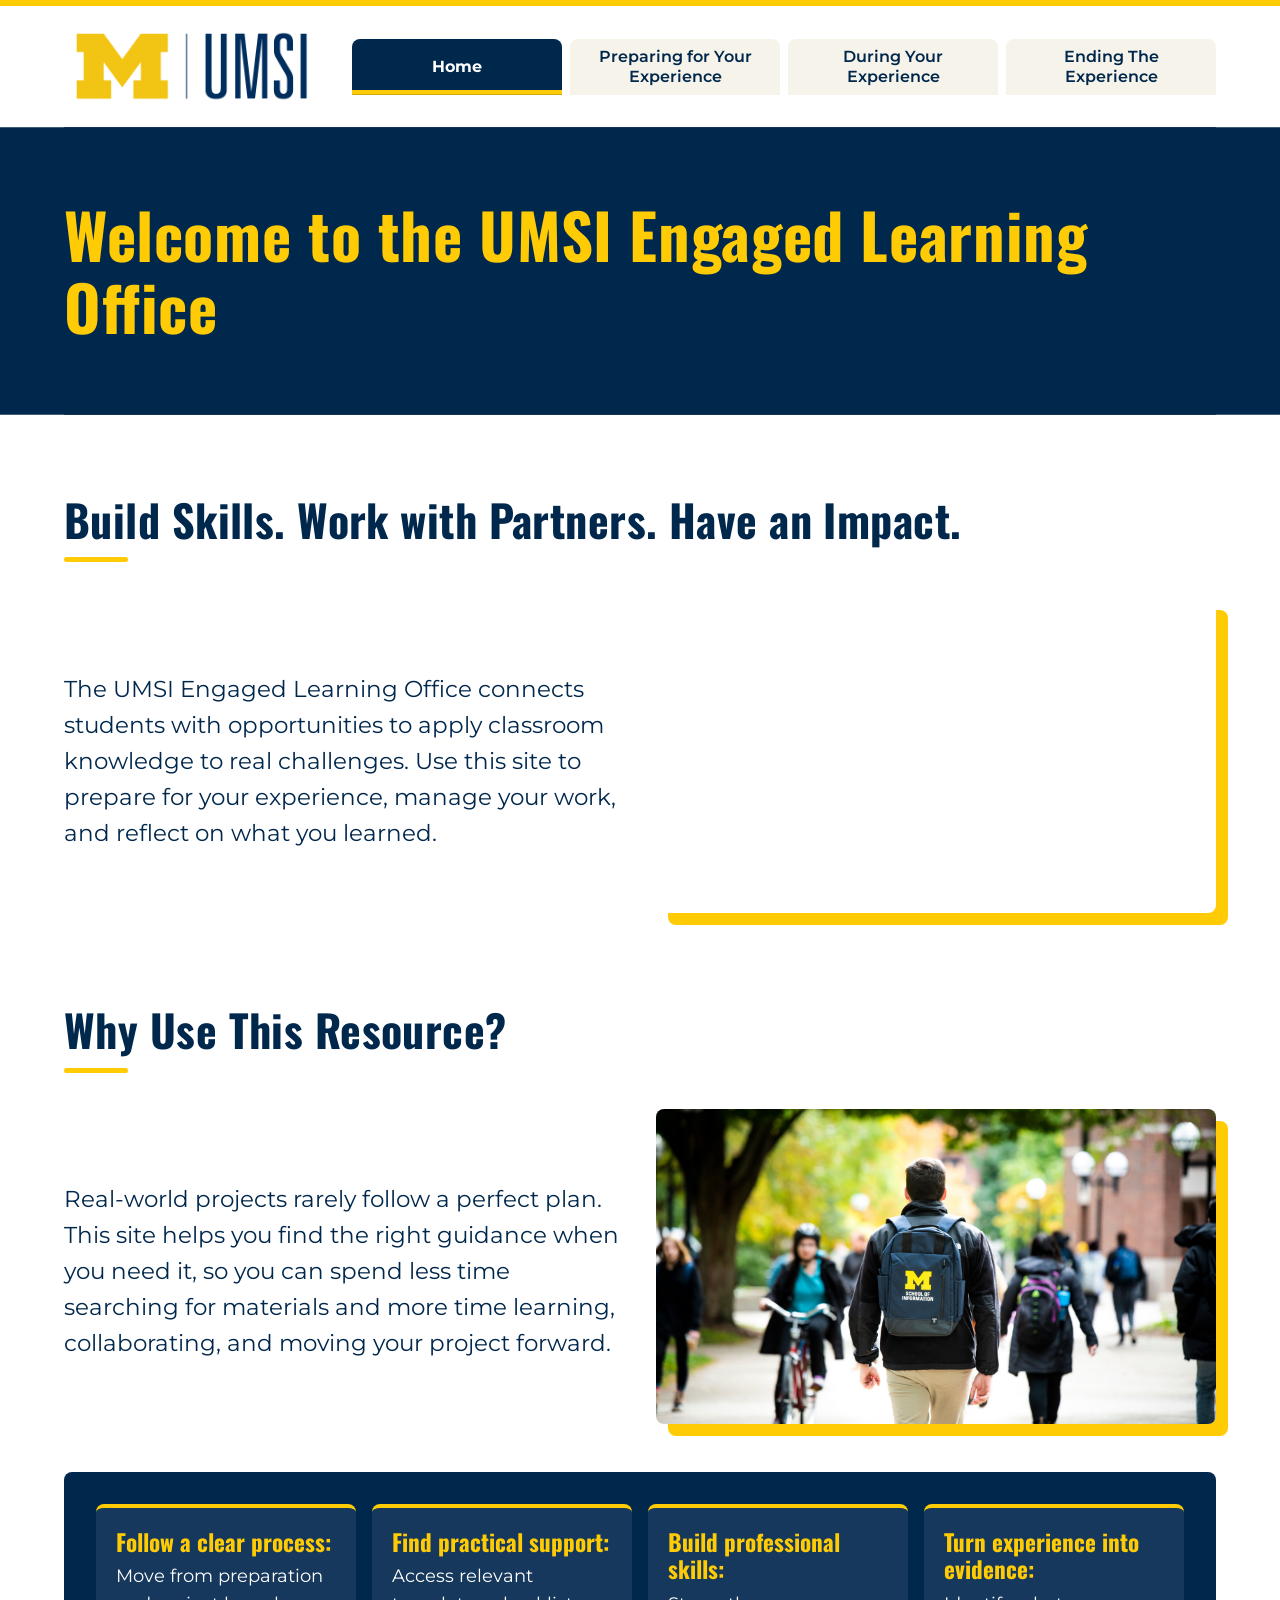
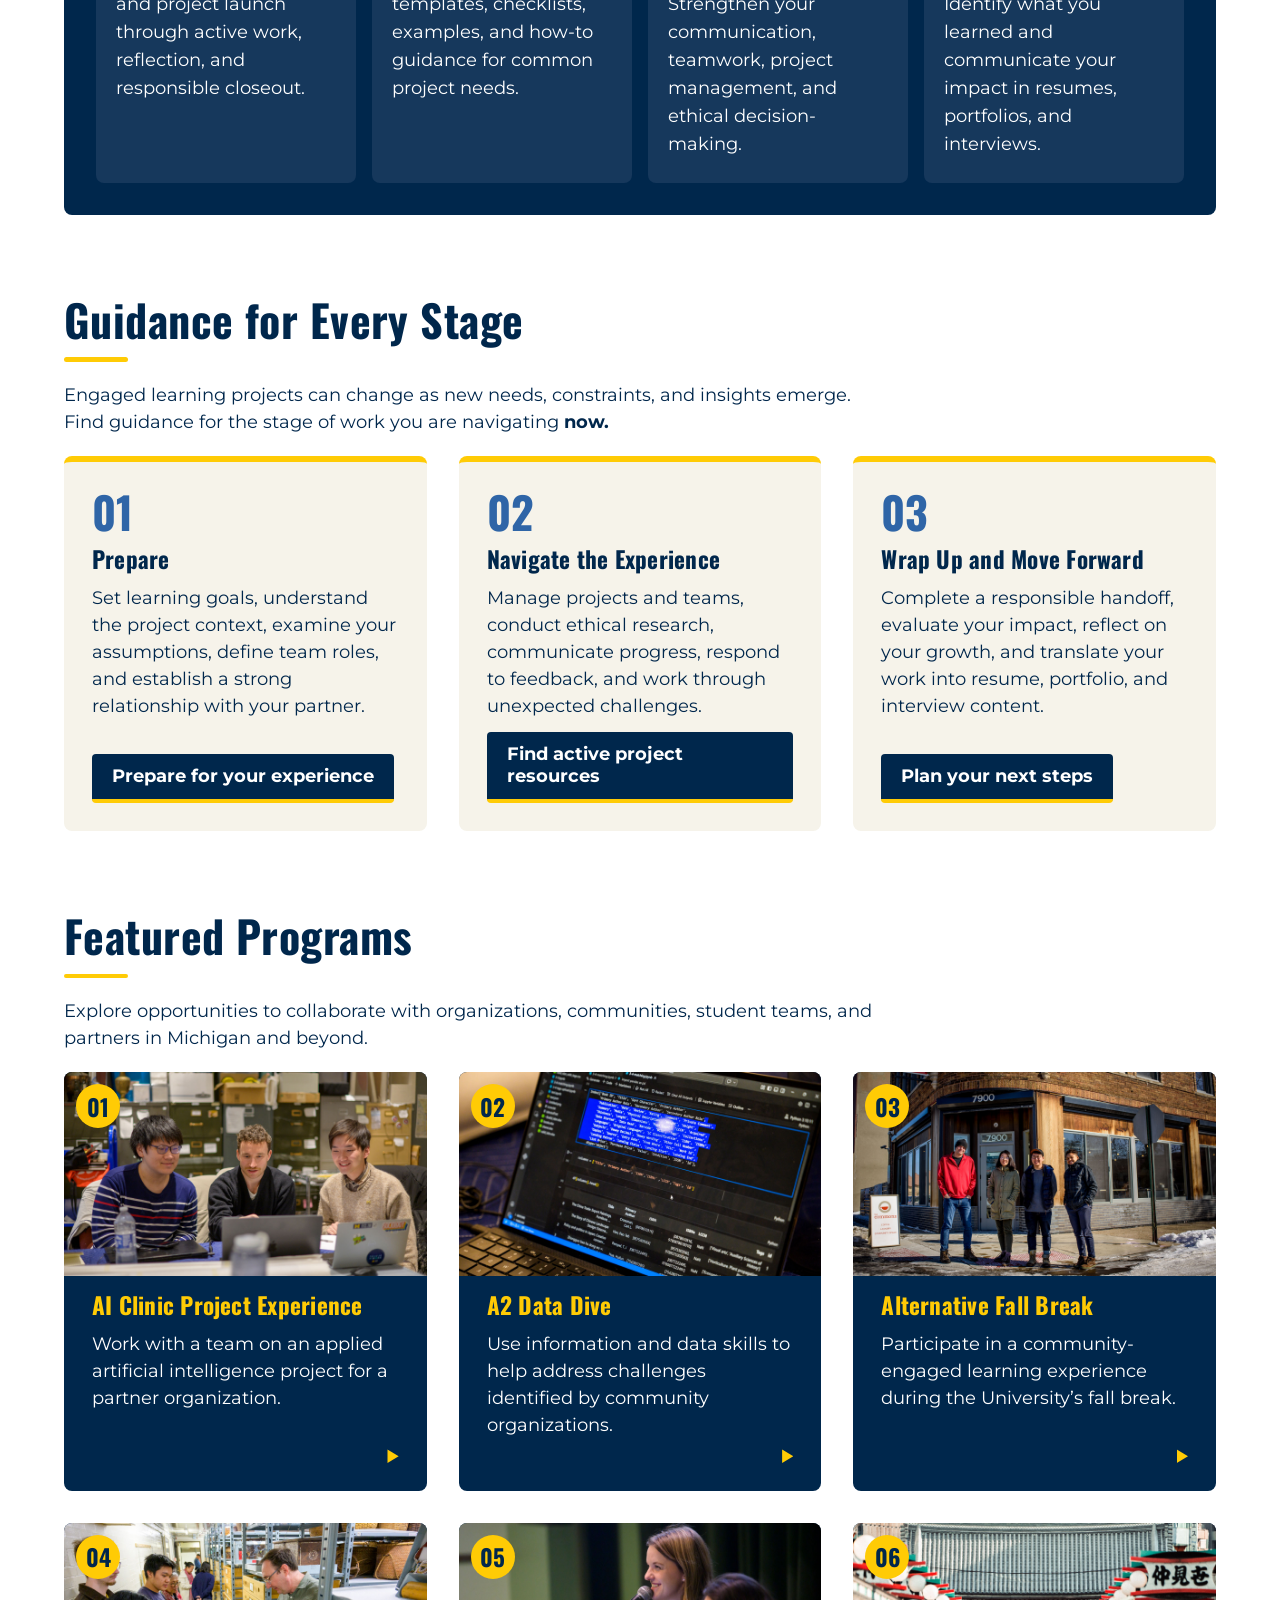
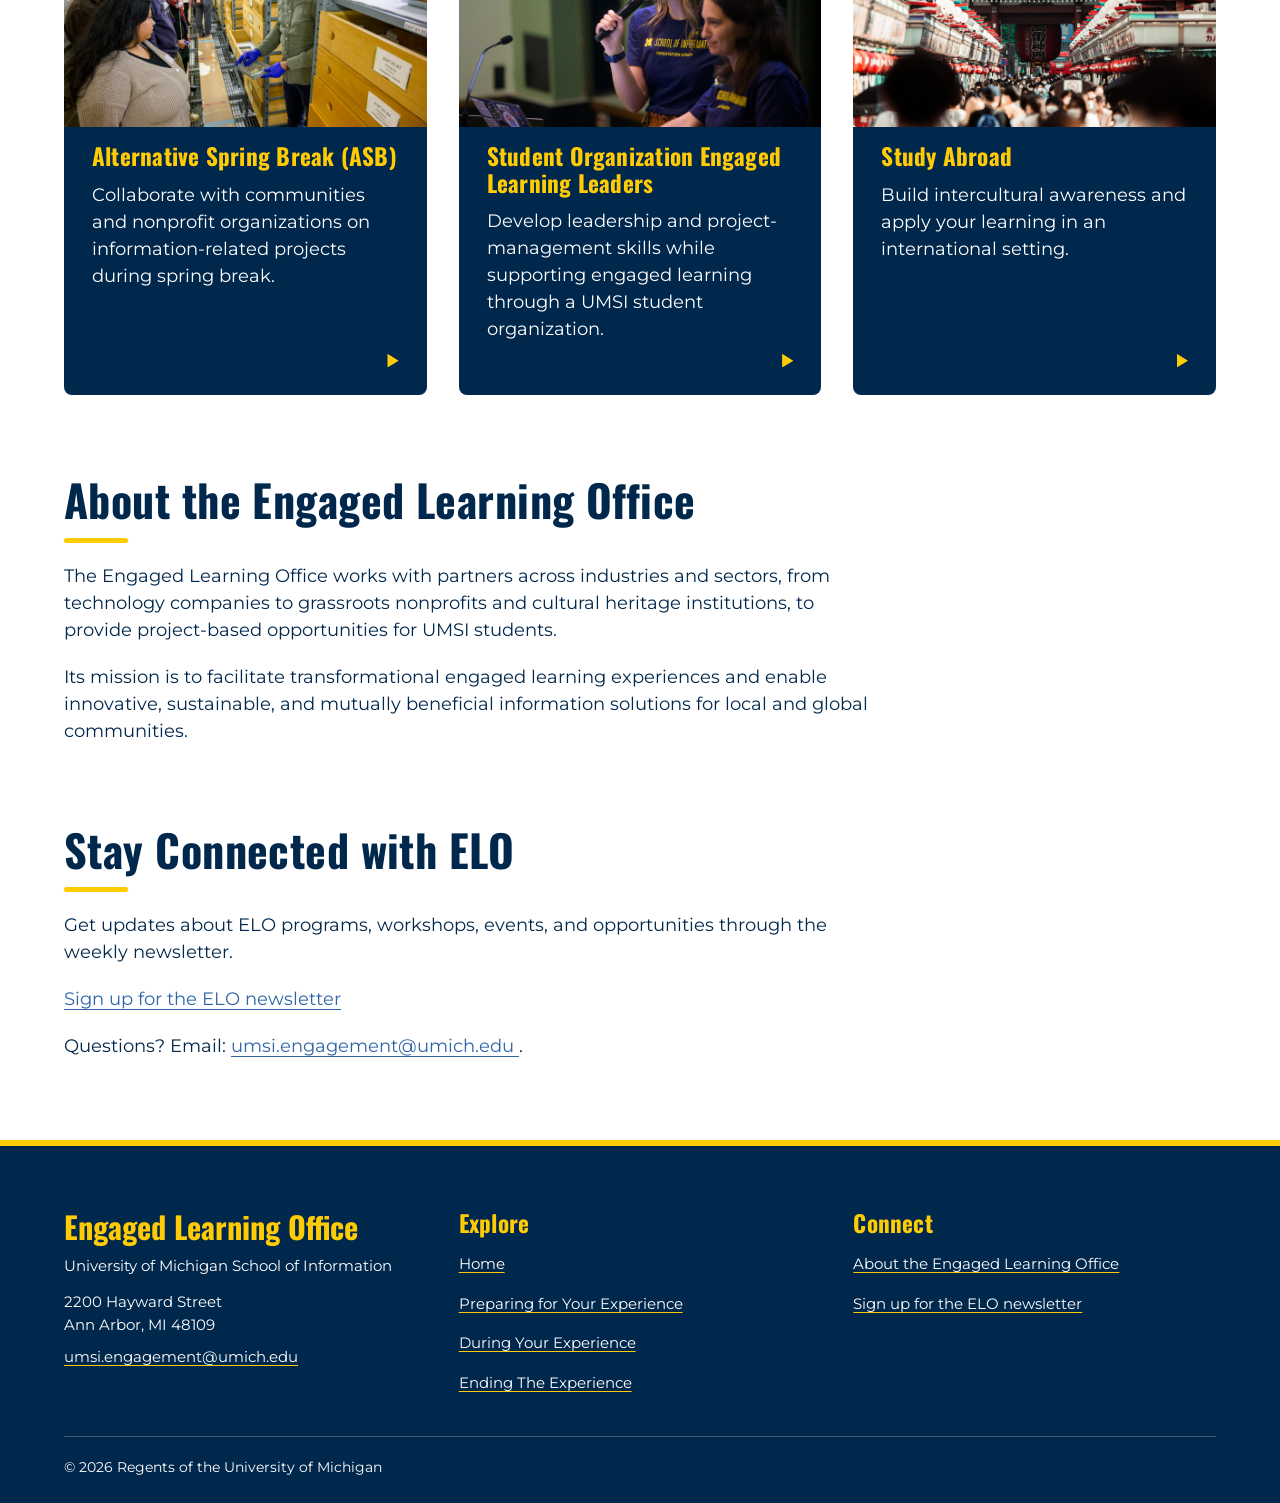
==== commit ddf4a03b: "Add files via upload" ====
--- a/index.html
+++ b/index.html
@@ -4,7 +4,14 @@
     <meta charset="UTF-8">
     <meta name="viewport" content="width=device-width, initial-scale=1.0">
     <title>UMSI Engaged Learning Resources | Index</title>
-
+<!-- Fonts from the U-M brand list: Montserrat (body) + Oswald (headings) -->
+    <link rel="preconnect" href="https://fonts.googleapis.com">
+    <link rel="preconnect" href="https://fonts.gstatic.com" crossorigin>
+    <link href="https://fonts.googleapis.com/css2?family=Montserrat:wght@400;600;700&family=Oswald:wght@500;700&display=swap" rel="stylesheet">
+
+    <!-- 1) reset first, 2) my styles second -->
+    <link rel="stylesheet" href="css/html5reset.css">
+    <link rel="stylesheet" href="css/style.css">
 </head>
 <body>
 
@@ -13,7 +20,7 @@
         <img src="images/UMSI_signature_informal_maize-blue.png" alt="UMSI Logo">
         <nav>
             <ul>
-                <li><a href = "index.html">Home</a></li>
+                <li><a href = "index.html" aria-current="page">Home</a></li>
                 <li><a href = "prep.html">Preparing for Your Experience</a></li>
                 <li><a href = "during.html">During Your Experience </a></li>
                 <li><a href = "end.html">Ending The Experience</a></li>
@@ -170,13 +177,35 @@
         <!-- Content taken & modified from UMGPT with the prompt, "Write me a webpage of intro content to help meet the following requirements - this is for the home page": and then pasted in the client objectives & project requirements"
         UMGPT. (2026). UMGPT ( GPT-5.6 Sol September 7th version) [Large language model]. -->
     </main>
-    <footer>
-        <p>University of Michigan School of Information | <a href="https://www.si.umich.edu/programs/engaged-learning/about-engaged-learning-office">Engaged Learning Office </a></p>
-      <address>
-        <a href="mailto:umsi.engagement@umich.edu">umsi.engagement@umich.edu</a>
-      </address>
-      <p>&copy; 2026 Regents of the University of Michigan</p>
-    </footer>
+
+<footer>
+  <div>
+    <p class="footer-name">Engaged Learning Office</p>
+    <p>University of Michigan School of Information</p>
+    <address>
+      2200 Hayward Street<br>
+      Ann Arbor, MI 48109<br>
+      <a href="mailto:umsi.engagement@umich.edu">umsi.engagement@umich.edu</a>
+    </address>
+  </div>
+  <div>
+    <h2>Explore</h2>
+    <ul>
+      <li><a href="index.html">Home</a></li>
+      <li><a href="prep.html">Preparing for Your Experience</a></li>
+      <li><a href="during.html">During Your Experience</a></li>
+      <li><a href="end.html">Ending The Experience</a></li>
+    </ul>
+  </div>
+  <div>
+    <h2>Connect</h2>
+    <ul>
+      <li><a href="https://www.si.umich.edu/programs/engaged-learning/about-engaged-learning-office">About the Engaged Learning Office</a></li>
+      <li><a href="https://umsi.info/elo-newsletter">Sign up for the ELO newsletter</a></li>
+    </ul>
+  </div>
+  <p>&copy; 2026 Regents of the University of Michigan</p>
+</footer>
 </body>
 </html>
 
--- a/css/style.css
+++ b/css/style.css
@@ -0,0 +1,1220 @@
+/* ==========================================================================
+   style.css: UMSI Engaged Learning Resources
+
+   - Mobile first. There are NO layout media queries. Grid auto-fit, min(),
+     max() and clamp() make everything respond to the screen size.
+   - The only media queries are for accessibility (prefers-reduced-motion),
+     at the bottom of this file.
+
+   Brand
+   - Colors: University of Michigan Style Guide (July 2023), brand.umich.edu
+     Michigan Blue #00274C, Michigan Maize #FFCB05, Arboretum Blue #2F65A7
+   - Fonts: Montserrat (body) + Oswald (headings), both on U-M's approved
+     list of free Google Fonts.
+   - Hover effects inspired by si.umich.edu (cards turn maize, lift and show
+     an arrow; buttons turn blue with a maize underline).
+
+
+   Techniques adapted from (cite):
+   - Josh W. Comeau, "Full-Bleed Layout Using CSS Grid"
+     https://www.joshwcomeau.com/css/full-bleed/
+   - Heydon Pickering & Andy Bell, Every Layout, "The Switcher"
+     https://every-layout.dev/layouts/switcher/
+   - Heydon Pickering, Inclusive Components, "Cards" (whole card clickable)
+     https://inclusive-components.design/cards/
+   - MDN, "CSS scroll-driven animations"
+     https://developer.mozilla.org/en-US/docs/Web/CSS/CSS_scroll-driven_animations
+
+   Contents
+   1.  Variables (colors, fonts, spacing)
+   2.  Base text and links
+   3.  Skip link
+   4.  Header, logo and navigation
+   5.  Main page grid (full-bleed bands)
+   6.  Sections and split (side-by-side) layouts
+   7.  Images and video
+   8.  Dark blue and maize bands
+   9.  Cards (content cards + clickable link cards)
+   10. Buttons (.cta)
+   11. Table
+   12. Footer
+   13. Motion: hover lifts + photo reveal (only if motion is OK)
+   14. Reduced motion safety net
+   ========================================================================== */
+
+/*
+ * Style CSS files written by Tunisia Smith, the AI Model, Anthropic. (2026). Claude [Large language model]. https://claude.ai
+ were used for error troubleshooting from validators using the prompt (" "My layout is breaking on
+ mobile/desktop screens. The text is overflowing its container. I want to debug this myself, so please just give me a checklist of
+ common CSS issues that could cause this (like missing box-sizing or fixed widths) so I can hunt down the bug.") and conceptual
+ guidance from visual ideas using the prompt, such as ("I want to create a responsive grid layout for my portfolio gallery, but I want to
+ write the code myself. Can you explain how the CSS grid-template-columns property works and show me a generic, unrelated example?
+ Do not write the code for me.)
+ */
+
+/* 1. VARIABLES
+   ========================================================================== */
+:root {
+  /* U-M brand colors */
+  --um-blue: #00274c;      /* Michigan Blue */
+  --um-maize: #ffcb05;     /* Michigan Maize */
+  --um-arbor: #2f65a7;     /* Arboretum Blue (secondary palette) */
+  --white: #ffffff;
+
+  /* Light/dark tints of the brand colors */
+  --cream: #f6f3ea;        /* light tint of UMMA Tan, card background */
+  --maize-tint: #fff4cc;   /* light tint of Maize, card hover */
+  --navy-card: #16385c;    /* Michigan Blue lightened, cards on blue bands */
+
+  /* Contrast ratios (WCAG 2.2, AA needs 4.5:1 for normal text):
+     Maize on Blue ........... 9.9:1     White on Blue ........ 15.1:1
+     Blue on Maize ........... 9.9:1     Blue on White ........ 15.1:1
+     Arboretum Blue on White . 5.9:1     Blue on Cream ........ 13.6:1
+     Maize on Navy card ...... 7.9:1     White on Navy card ... 12.0:1
+     Never use Maize text on White (1.5:1): maize is only for text on blue. */
+
+  /* Fonts */
+  --font-body: "Montserrat", "Helvetica Neue", Arial, sans-serif;
+  --font-display: "Oswald", "Arial Narrow", Arial, sans-serif;
+
+  /* Fluid type scale: grows smoothly from phone to desktop */
+  --step--1: clamp(0.875rem, 0.85rem + 0.1vw, 0.95rem);
+  --step-0: clamp(1rem, 0.95rem + 0.25vw, 1.125rem);
+  --step-1: clamp(1.2rem, 1.1rem + 0.5vw, 1.45rem);
+  --step-2: clamp(1.4rem, 1.2rem + 1vw, 1.9rem);
+  --step-3: clamp(1.8rem, 1.4rem + 2vw, 2.75rem);
+  --step-4: clamp(2.2rem, 1.5rem + 3.25vw, 3.9rem);
+
+  /* Fluid spacing */
+  --gutter: clamp(1rem, 4vw, 2rem);         /* space at the screen edges */
+  --gap: clamp(1rem, 3vw, 2rem);            /* space between grid items */
+  --section-space: clamp(2.5rem, 7vw, 5rem);/* space between sections */
+  --content-max: 72rem;                     /* widest the content gets */
+  --radius: 0.5rem;
+
+  /* Focus ring color: blue on light areas, maize on dark areas */
+  --focus: var(--um-blue);
+
+  --shadow: 0px 0.75rem 1.75rem rgba(0, 39, 76, 0.22);
+}
+
+
+/* 2. BASE TEXT AND LINKS
+   ========================================================================== */
+body {
+  display: grid;
+  grid-template-rows: auto 1fr auto; /* keeps the footer at the bottom */
+  font-family: var(--font-body);
+  font-size: var(--step-0);
+  color: var(--um-blue);
+  background-color: var(--white);
+}
+
+h1,
+h2,
+h3 {
+  font-family: var(--font-display);
+  font-weight: 700;
+  line-height: 1.15;
+  letter-spacing: 0.01em;
+}
+
+h1 {
+  font-size: var(--step-4);
+}
+
+h2 {
+  font-size: var(--step-3);
+}
+
+h3 {
+  font-size: var(--step-2);
+}
+
+strong {
+  font-weight: 700;
+}
+
+/* Links: underlined (so they never rely on color alone) */
+a {
+  color: var(--um-arbor);
+  text-decoration-thickness: 0.08em;
+  text-underline-offset: 0.2em;
+}
+
+/* Hover/focus: a maize highlight, like a marker */
+a:hover {
+  color: var(--um-blue);
+  background-color: var(--um-maize);
+  text-decoration-thickness: 0.15em;
+}
+
+/* Visible keyboard focus everywhere */
+:focus-visible {
+  outline: 3px solid var(--focus);
+  outline-offset: 3px;
+}
+
+
+/* 3. SKIP LINK: hidden above the screen until it gets keyboard focus
+   (works on any link to #main, with or without class="skip-link")
+   ========================================================================== */
+.skip-link,
+a[href="#main"] {
+  position: absolute;
+  top: 0.75rem;
+  left: 0.75rem;
+  z-index: 100;
+  padding: 0.75rem 1.25rem;
+  font-weight: 700;
+  color: var(--um-blue);
+  text-decoration: none;
+  background-color: var(--um-maize);
+  border: 3px solid var(--um-blue);
+  border-radius: var(--radius);
+  transform: translateY(-250%);
+}
+
+.skip-link:focus,
+a[href="#main"]:focus {
+  transform: translateY(0);
+}
+
+
+/* 4. HEADER, LOGO AND NAVIGATION
+   ========================================================================== */
+header {
+  position: relative; /* anchors the skip link */
+  display: flex;
+  flex-wrap: wrap;
+  align-items: center;
+  justify-content: space-between;
+  gap: 1rem var(--gap);
+  padding-top: 1rem;
+  /* Center the content and keep at least --gutter on each side */
+  padding-inline: max(var(--gutter), (100% - var(--content-max)) / 2);
+  border-top: 0.375rem solid var(--um-maize);
+}
+
+header > img {
+  width: clamp(12rem, 40vw, 16rem);
+}
+
+/* The nav sits beside the logo when there is room; otherwise it wraps
+   onto its own full-width row underneath (no media query needed) */
+nav {
+  flex: 1 1 36rem;
+}
+
+/* "Switcher" grid: 2 columns while the nav is narrower than 36rem,
+   4 columns once it is wider. Never an awkward 3 + 1 layout. */
+nav ul {
+  display: grid;
+  grid-template-columns: repeat(auto-fit, minmax(clamp(22%, (36rem - 100%) * 999, 45%), 1fr));
+  gap: 0.5rem;
+  padding: 0;
+  list-style: none;
+}
+
+nav a {
+  display: flex;
+  align-items: center;
+  justify-content: center;
+  height: 100%;
+  min-height: 3rem; /* big, easy tap targets on phones */
+  padding: 0.5rem 0.75rem;
+  font-size: 1rem;
+  font-weight: 600;
+  line-height: 1.25;
+  text-align: center;
+  color: var(--um-blue);
+  text-decoration: none;
+  /* The maize underline is a background image that grows on hover */
+  background: linear-gradient(var(--um-maize), var(--um-maize)) center bottom / 0% 0.3rem no-repeat,
+              var(--cream);
+  border-radius: var(--radius) var(--radius) 0 0;
+}
+
+nav a:hover {
+  color: var(--um-blue);
+  background-color: var(--maize-tint);
+  background-size: 100% 0.3rem, auto;
+  text-decoration: underline;
+}
+
+/* Current page: not just a color change. It gets a solid blue tile,
+   bold text, a thick maize bar AND aria-current="page" for screen readers */
+nav a[aria-current="page"] {
+  font-weight: 700;
+  color: var(--white);
+  background: linear-gradient(var(--um-maize), var(--um-maize)) center bottom / 100% 0.3rem no-repeat,
+              var(--um-blue);
+  --focus: var(--um-blue);
+}
+
+nav a[aria-current="page"]:hover {
+  text-decoration: none;
+}
+
+/* Page title band: full-width dark blue with a maize heading.
+   The huge box-shadow paints the blue out to both screen edges and
+   clip-path trims the shadow at the top and bottom. */
+header > h1,
+header > h2 {
+  flex: 1 1 100%;
+  color: var(--um-maize);
+  background-color: var(--um-blue);
+  box-shadow: 0px 0px 0px 100vmax var(--um-blue);
+  clip-path: inset(0px -100vmax);
+}
+
+header > h1 {
+  padding-block: clamp(2rem, 7vw, 4.5rem);
+}
+
+/* end.html has a subtitle (h2) in the header: white text, same band */
+header > h1 + h2 {
+  margin-top: -1rem;  /* cancels the header's row gap so the band is one piece */
+  clip-path: inset(-2px -100vmax 0); /* overlap 2px so no hairline shows */
+  padding-bottom: clamp(2rem, 7vw, 4.5rem);
+  font-family: var(--font-body);
+  font-size: var(--step-1);
+  font-weight: 600;
+  color: var(--white);
+}
+
+/* when the h2 is there, tighten the space under the h1 */
+header > h1:not(:last-child) {
+  padding-bottom: 1rem;
+}
+
+
+/* 5. MAIN PAGE GRID
+   Three columns: [gutter] [content] [gutter]
+   Normal sections sit in the middle "content" column. Bands span the
+   "full" width so their background color reaches the screen edges.
+   ========================================================================== */
+main {
+  display: grid;
+  grid-template-columns:
+    [full-start] minmax(var(--gutter), 1fr)
+    [content-start] min(100% - var(--gutter) * 2, var(--content-max))
+    [content-end] minmax(var(--gutter), 1fr)
+    [full-end];
+  row-gap: var(--section-space);
+  align-content: start;
+  padding-block: var(--section-space);
+}
+
+main > * {
+  grid-column: content;
+}
+
+main > .dark-band,
+main > .maize-band {
+  grid-column: full;
+  padding-block: var(--section-space);
+  /* line the band's content up with the content column */
+  padding-inline: max(var(--gutter), (100% - var(--content-max)) / 2);
+}
+
+/* A band at the very top or bottom of main touches the header/footer */
+main > .dark-band:first-child,
+main > .maize-band:first-child {
+  margin-top: calc(var(--section-space) * -1);
+}
+
+main > .dark-band:last-child,
+main > .maize-band:last-child {
+  margin-bottom: calc(var(--section-space) * -1);
+}
+
+
+/* 6. SECTIONS AND SPLIT LAYOUTS
+   ========================================================================== */
+main section,
+main aside {
+  display: grid;
+  gap: 1.25rem;
+  align-content: start;
+}
+
+/* Section headings (during.html uses h3 for some section headings) */
+main section > h2,
+main section > h3:first-child,
+main aside > h2 {
+  font-size: var(--step-3);
+}
+
+/* Short maize bar under section headings, like si.umich.edu */
+main section > h2::after,
+main section > h3:first-child::after,
+main aside > h2::after {
+  content: "";
+  display: block;
+  width: 4rem;
+  height: 0.3rem;
+  margin-top: 0.75rem;
+  background-color: var(--um-maize);
+  border-radius: 1rem;
+}
+
+/* Comfortable reading width for paragraphs */
+main section > p,
+main aside > p {
+  max-width: 68ch;
+}
+
+/* Plain bullet lists in a section (not lists of cards): 2 columns when there is room */
+main section > ul:not(:has(> li > article)),
+main section > ol:not(:has(> li > article)) {
+  padding-left: 1.25rem;
+  columns: 2 22rem;
+  column-gap: var(--gap);
+}
+
+main li {
+  margin-bottom: 0.6rem;
+  break-inside: avoid;
+}
+
+main li::marker {
+  color: var(--um-arbor);
+}
+
+/* FEATURE BOXES (index.html "Why Use This Resource?")
+   A plain list where every item starts with a bold label becomes a dark
+   blue panel of boxes: maize label, white text. Found automatically.
+   Switcher grid: 1 column on phones, 2 on tablets, 4 on laptops
+   (never an awkward 3 + 1). */
+main section > ul:not(:has(> li > article)):has(> li > strong:first-child) {
+  display: grid;
+  grid-template-columns: repeat(auto-fit,
+    minmax(clamp(22%, (48rem - 100%) * 999, clamp(45%, (28rem - 100%) * 999, 100%)), 1fr));
+  gap: 1rem;
+  padding: clamp(1rem, 3vw, 2rem);
+  list-style: none;
+  columns: auto; /* undo the 2-column text layout above */
+  background-color: var(--um-blue);
+  border-radius: var(--radius);
+}
+
+main section > ul:not(:has(> li > article)):has(> li > strong:first-child) > li {
+  margin: 0;
+  padding: 1.25rem 1.25rem 1.5rem;
+  line-height: 1.55;
+  color: var(--white);
+  background-color: var(--navy-card);
+  border-top: 0.3rem solid var(--um-maize);
+  border-radius: var(--radius);
+}
+
+/* the bold label becomes the box's title */
+main section > ul:not(:has(> li > article)):has(> li > strong:first-child) > li > strong:first-child {
+  display: block;
+  margin-bottom: 0.5rem;
+  font-family: var(--font-display);
+  font-size: var(--step-1);
+  font-weight: 700;
+  line-height: 1.2;
+  color: var(--um-maize);
+}
+
+/* hover: the box turns maize with blue text (the lift is in section 13) */
+main section > ul:not(:has(> li > article)):has(> li > strong:first-child) > li:hover {
+  color: var(--um-blue);
+  background-color: var(--um-maize);
+  box-shadow: var(--shadow);
+}
+
+main section > ul:not(:has(> li > article)):has(> li > strong:first-child) > li:hover > strong:first-child {
+  color: var(--um-blue);
+}
+
+/* SPLIT SECTIONS (found automatically, no class needed)
+   Any section where a photo or video sits right next to a paragraph becomes
+   a responsive 2-column grid. Each column is at least 20rem wide and never
+   narrower than half the space, so it is 1 column on phones and 2 columns on
+   bigger screens. (Not a 1fr grid: the number of columns changes.) */
+main section:has(> img + p, > p + img, > p + iframe) {
+  grid-template-columns: repeat(auto-fit, minmax(min(100%, max(20rem, 50% - var(--gap))), 1fr));
+  column-gap: var(--gap);
+  row-gap: clamp(1.5rem, 3vw, 2.25rem);
+}
+
+/* In a split section, headings, lists, tables and an odd card out span
+   both columns ... */
+main section:has(> img + p, > p + img, > p + iframe) > h2,
+main section:has(> img + p, > p + img, > p + iframe) > h3,
+main section:has(> img + p, > p + img, > p + iframe) > ul,
+main section:has(> img + p, > p + img, > p + iframe) > ol,
+main section:has(> img + p, > p + img, > p + iframe) > article:last-of-type:nth-of-type(odd),
+main section:has(> img + p, > p + img, > p + iframe) > article:has(table),
+main section:has(> img + p, > p + img, > p + iframe) > article:has(+ article table) {
+  grid-column: 1 / -1;
+}
+
+/* Heading beside its photo, cards underneath (end.html "Track" sections) */
+main section:has(> h2 + img + ul) {
+  grid-template-columns: repeat(auto-fit, minmax(min(100%, max(20rem, 50% - var(--gap))), 1fr));
+  column-gap: var(--gap);
+  row-gap: 1.5rem;
+  align-items: center;
+}
+
+main section:has(> h2 + img + ul) > ul {
+  grid-column: 1 / -1;
+}
+
+/* ... and the paragraph beside the photo reads like an intro */
+main section:has(> img + p, > p + img, > p + iframe) > p {
+  align-self: center;
+  font-size: var(--step-1);
+  line-height: 1.55;
+}
+
+
+/* 7. IMAGES AND VIDEO
+   Photos are never cropped: they keep their own shape (height: auto).
+   ========================================================================== */
+main > img,
+main section > img {
+  width: 100%;
+  height: auto;
+  border-radius: var(--radius);
+  box-shadow: 0.75rem 0.75rem 0 var(--um-maize); /* maize offset frame */
+  margin-bottom: 0.75rem; /* the frame sticks out 0.75rem, so leave room under it */
+}
+
+/* Photos that are NOT beside a paragraph (end.html track photos) stay a
+   sensible size instead of stretching across the whole page */
+main section:not(:has(> img + p, > p + img, > p + iframe)) > img {
+  max-width: 48rem;
+}
+
+/* Responsive YouTube video: always 16:9, never wider than its column */
+main iframe {
+  width: 100%;
+  height: auto;
+  aspect-ratio: 16 / 9;
+  border: 0;
+  border-radius: var(--radius);
+  box-shadow: 0.75rem 0.75rem 0 var(--um-maize);
+  margin-bottom: 0.75rem;
+}
+
+
+/* 8. DARK BLUE AND MAIZE BANDS
+   Add class="dark-band" or class="maize-band" to any section or aside.
+   ========================================================================== */
+
+/* Dark blue band: white text, maize headings, a "V" notch at the top */
+.dark-band {
+  --focus: var(--um-maize);
+  --notch: clamp(1.25rem, 4vw, 3rem);
+  color: var(--white);
+  background-color: var(--um-blue);
+  clip-path: polygon(0 0, 50% var(--notch), 100% 0, 100% 100%, 0 100%);
+}
+
+main > .dark-band {
+  padding-top: calc(var(--section-space) + var(--notch));
+}
+
+.dark-band > h2,
+.dark-band > h3 {
+  color: var(--um-maize);
+}
+
+.dark-band a {
+  color: var(--um-maize);
+}
+
+.dark-band a:hover {
+  color: var(--um-blue);
+  background-color: var(--um-maize);
+}
+
+/* Light cards inside a dark band keep normal (blue) links and focus rings */
+.dark-band article {
+  --focus: var(--um-blue);
+}
+
+.dark-band article a {
+  color: var(--um-arbor);
+}
+
+/* Maize band (the opposite): blue text on maize */
+.maize-band {
+  --focus: var(--um-blue);
+  color: var(--um-blue);
+  background-color: var(--um-maize);
+}
+
+.maize-band a {
+  color: var(--um-blue);
+}
+
+.maize-band a:hover {
+  color: var(--um-maize);
+  background-color: var(--um-blue);
+}
+
+.maize-band h2::after,
+.maize-band h3::after {
+  background-color: var(--um-blue);
+}
+
+
+/* 9. CARDS
+   Found automatically: any list (ol or ul) whose items hold an <article>
+   becomes a grid of cards. No class needed.
+   ========================================================================== */
+main ol:has(> li > article),
+main ul:has(> li > article) {
+  display: grid;
+  grid-template-columns: repeat(auto-fit, minmax(min(100%, 17rem), 1fr));
+  gap: var(--gap);
+  padding: 0;
+  list-style: none;   /* the numbers move INSIDE the cards (see below) */
+  counter-reset: card;
+}
+
+/* Lists of exactly 3 cards: 1 column on phones, then straight to 3 across
+   ("Switcher" layout, so you never get an awkward 2 + 1) */
+main ol:has(> li > article):has(> li:nth-child(3):last-child),
+main ul:has(> li > article):has(> li:nth-child(3):last-child) {
+  grid-template-columns: repeat(auto-fit, minmax(clamp(30%, (42rem - 100%) * 999, 100%), 1fr));
+}
+
+main li:has(> article) {
+  display: grid; /* every card in a row stretches to the same height */
+  margin: 0;
+  counter-increment: card;
+}
+
+/* Content cards (every article in main) */
+main article {
+  --pad: clamp(1.25rem, 3vw, 1.75rem);
+  position: relative;
+  display: flex;
+  flex-direction: column;
+  gap: 0.75rem;
+  padding: var(--pad);
+  color: var(--um-blue);
+  background-color: var(--cream);
+  border-top: 0.375rem solid var(--um-maize);
+  border-radius: var(--radius);
+}
+
+main article h3 {
+  font-size: var(--step-1);
+}
+
+main article ul {
+  padding-left: 1.25rem;
+  list-style-type: disc;
+  columns: 18rem; /* long lists split into columns on wide cards */
+  column-gap: 2rem;
+}
+
+/* Content card hover: soft maize tint + shadow (the lift is in section 13) */
+main article:hover {
+  background-color: var(--maize-tint);
+  box-shadow: var(--shadow);
+}
+
+/* The table card doesn't change on hover */
+main article:has(table):hover {
+  background-color: var(--cream);
+  box-shadow: none;
+}
+
+/* ---- Numbers INSIDE the cards of a numbered list (ol) ---- */
+main ol > li > article::before {
+  content: counter(card, decimal-leading-zero); /* 01, 02, 03 ... */
+  font-family: var(--font-display);
+  font-size: var(--step-3);
+  font-weight: 700;
+  line-height: 1;
+  color: var(--um-arbor);
+}
+
+
+/* ---- Button cards: a card that ends with a link ("Guidance" cards) ----
+   The link becomes a dark blue button with white text. Hovering anywhere on
+   the card highlights the button in maize and slides in an arrow, like the
+   buttons on si.umich.edu. The whole card is clickable. */
+main li > article:has(> a:last-child) > a:last-child {
+  display: inline-flex;
+  align-items: center;
+  align-self: flex-start;
+  margin-top: auto;          /* buttons line up along the bottom of the row */
+  min-height: 3rem;          /* easy to tap */
+  padding: 0.7rem 1.25rem;
+  font-weight: 700;
+  line-height: 1.25;
+  color: var(--white);
+  text-decoration: none;
+  background-color: var(--um-blue);
+  border-bottom: 0.3rem solid var(--um-maize);
+  border-radius: 0.25rem;
+}
+
+/* arrow: 0 wide until hover */
+main li > article:has(> a:last-child) > a:last-child::after {
+  content: "";
+  flex-shrink: 0;
+  width: 0;
+  height: 0.75em;
+  margin-left: 0;
+  background-color: currentColor;
+  clip-path: polygon(0px 0px, 100% 50%, 0 100%);
+}
+
+/* stretch the button's click area over the whole card */
+main li > article:has(> a:last-child) > a:last-child::before {
+  content: "";
+  position: absolute;
+  inset: 0px;
+}
+
+main li > article:has(> a:last-child):hover > a:last-child,
+main li > article:has(> a:last-child):focus-within > a:last-child {
+  color: var(--um-blue);
+  background-color: var(--um-maize);
+  border-bottom-color: var(--um-blue);
+}
+
+main li > article:has(> a:last-child):hover > a:last-child::after,
+main li > article:has(> a:last-child):focus-within > a:last-child::after {
+  width: 0.55em;
+  margin-left: 0.6em;
+}
+
+
+/* ---- Photo cards: a card whose heading is a link ("Featured Programs") ----
+   Dark blue card, maize title, photo on top. On hover/focus the whole card
+   turns maize, lifts and shows an arrow, like the cards in the recording. */
+main li > article:has(> h3 > a) {
+  --focus: var(--um-maize);
+  padding-bottom: calc(var(--pad) + 1.5rem); /* room for the arrow */
+  overflow: hidden;
+  color: var(--white);
+  background-color: var(--um-blue);
+  border-top: 0px;
+}
+
+main li > article:has(> h3 > a) h3,
+main li > article:has(> h3 > a) h3 a {
+  color: var(--um-maize);
+  text-decoration: none;
+}
+
+/* Photo moves to the top of the card and bleeds to the edges (not cropped) */
+main li > article:has(> h3 > a) > img {
+  order: -1;
+  width: calc(100% + var(--pad) * 2);
+  max-width: none;
+  height: auto;
+  margin: calc(var(--pad) * -1) calc(var(--pad) * -1) 0.25rem;
+}
+
+/* Number becomes a maize badge on the photo */
+main li > article:has(> h3 > a)::before {
+  position: absolute;
+  top: 0.75rem;
+  left: 0.75rem;
+  z-index: 2;
+  display: grid;
+  place-items: center;
+  width: 2.75rem;
+  height: 2.75rem;
+  font-size: var(--step-1);
+  color: var(--um-blue);
+  background-color: var(--um-maize);
+  border-radius: 50%;
+  pointer-events: none;
+}
+
+/* Stretch the title link over the whole card, so the entire card is
+   clickable but screen readers still hear one clear link */
+main li > article:has(> h3 > a) h3 a::after {
+  content: "";
+  position: absolute;
+  inset: 0px;
+  z-index: 1;
+}
+
+/* Arrow in the bottom-right corner (a CSS triangle, not text) */
+main li > article:has(> h3 > a)::after {
+  content: "";
+  position: absolute;
+  right: var(--pad);
+  bottom: var(--pad);
+  width: 0.7rem;
+  height: 0.85rem;
+  background-color: var(--um-maize);
+  clip-path: polygon(0px 0px, 100% 50%, 0 100%);
+}
+
+/* Hover AND keyboard focus get the same maize look */
+main li > article:has(> h3 > a):hover,
+main li > article:has(> h3 > a):focus-within {
+  --focus: var(--um-blue);
+  color: var(--um-blue);
+  background-color: var(--um-maize);
+  box-shadow: var(--shadow);
+}
+
+main li > article:has(> h3 > a):hover h3,
+main li > article:has(> h3 > a):hover h3 a,
+main li > article:has(> h3 > a):focus-within h3,
+main li > article:has(> h3 > a):focus-within h3 a {
+  color: var(--um-blue);
+  background-color: transparent;
+}
+
+main li > article:has(> h3 > a):hover::after,
+main li > article:has(> h3 > a):focus-within::after {
+  background-color: var(--um-blue);
+}
+
+main li > article:has(> h3 > a):hover::before,
+main li > article:has(> h3 > a):focus-within::before {
+  color: var(--um-maize);
+  background-color: var(--um-blue);
+}
+
+
+/* ---- Resource bars: <ul class="resource-list"> (prep.html) ----
+   Only lists with class="resource-list" get this, so nothing else changes.
+   Each <li> holds two <div>s: 1) the resource name (link), 2) the description.
+   Every resource is one full-width dark blue bar, stacked top to bottom:
+   big white title, white description underneath. On hover/focus the title
+   and arrow turn maize; the description stays white. */
+.resource-list {
+  display: grid;   /* stacks the bars with even spacing */
+  gap: 1rem;
+  padding: 0px;
+  list-style: none;
+  columns: auto;   /* undo the column layout used by other card lists */
+}
+
+.resource-list > li {
+  --focus: var(--um-maize); /* maize focus ring on the dark bar */
+  position: relative;
+  margin: 0px;
+  padding: 1.4rem 4rem 1.5rem 1.5rem; /* extra right padding = room for the arrow */
+  color: var(--white);
+  background-color: var(--um-blue);
+  border-radius: var(--radius);
+}
+
+/* 1st div: the title. Always a bit smaller than the card's heading
+   (h3 uses --step-1), so the headings stay the biggest text */
+.resource-list > li > div:first-child {
+  font-family: var(--font-display);
+  font-size: clamp(1.1rem, 1.05rem + 0.3vw, 1.3rem);
+  font-weight: 700;
+  line-height: 1.2;
+  letter-spacing: 0.01em;
+}
+
+.resource-list a {
+  color: var(--white);
+  text-underline-offset: 0.18em;
+}
+
+/* 2nd div: description underneath the title, always white */
+.resource-list > li > div:last-child {
+  margin-top: 0.5rem;
+  font-size: var(--step-0);
+  line-height: 1.6;
+  color: var(--white);
+}
+
+/* one link in the bar? stretch it so the whole bar is clickable
+   (the bar with two links keeps both separately clickable) */
+.resource-list > li:not(:has(a ~ a)) a::after {
+  content: "";
+  position: absolute;
+  inset: 0;
+}
+
+/* arrow on the right, white until hover */
+.resource-list > li::after {
+  content: "";
+  position: absolute;
+  top: 50%;
+  right: 1.5rem;
+  width: 0.75rem;
+  height: 0.95rem;
+  margin-top: -0.475rem;
+  background-color: var(--white);
+  clip-path: polygon(0 0, 100% 50%, 0 100%);
+}
+
+/* hover AND keyboard focus: title + arrow turn maize, description stays white */
+.resource-list > li:hover > div:first-child,
+.resource-list > li:focus-within > div:first-child,
+.resource-list > li:hover > div:first-child a,
+.resource-list > li:focus-within > div:first-child a {
+  color: var(--um-maize);
+  background-color: transparent;
+}
+
+.resource-list > li:hover::after,
+.resource-list > li:focus-within::after {
+  background-color: var(--um-maize);
+}
+
+/* the card holding the bars stays still; the bars react instead */
+main article:has(> .resource-list):hover {
+  background-color: var(--cream);
+  box-shadow: none;
+}
+
+
+/* 10. BUTTONS (.cta)
+   Maize button. On hover it turns blue with a maize underline and an
+   arrow slides in, like the buttons on si.umich.edu.
+   ========================================================================== */
+.cta-group {
+  display: flex;
+  flex-wrap: wrap;
+  gap: 1rem;
+}
+
+/* pull the button row up toward the section above it */
+main > .cta-group {
+  margin-top: calc(var(--section-space) * -0.5);
+}
+
+.cta {
+  display: inline-flex;
+  align-items: center;
+  min-height: 3rem;
+  padding: 0.75rem 1.5rem;
+  font-weight: 700;
+  line-height: 1.2;
+  color: var(--um-blue);
+  text-decoration: none;
+  background-color: var(--um-maize);
+  border: 2px solid var(--um-maize);
+  border-bottom-width: 0.3rem;
+  border-radius: 0.25rem;
+}
+
+.cta-secondary {
+  background-color: transparent;
+  border-color: var(--um-blue);
+}
+
+/* the arrow is 0 wide until hover */
+.cta::after {
+  content: "";
+  width: 0;
+  height: 0.75em;
+  margin-left: 0;
+  background-color: currentColor;
+  clip-path: polygon(0px 0px, 100% 50%, 0px 100%);
+}
+
+.cta:hover,
+.cta:focus-visible {
+  color: var(--white);
+  background-color: var(--um-blue);
+  border-color: var(--um-blue);
+  border-bottom-color: var(--um-maize);
+}
+
+.cta:hover::after,
+.cta:focus-visible::after {
+  width: 0.55em;
+  margin-left: 0.6em;
+}
+
+.maize-band .cta:hover,
+.maize-band .cta:focus-visible {
+  color: var(--white);
+  border-bottom-color: var(--white);
+}
+
+
+/* 11. TABLE (during.html)
+   ========================================================================== */
+main table {
+  /* bleed to the card edges so phones get every pixel */
+  width: calc(100% + var(--pad) * 2);
+  margin-inline: calc(var(--pad) * -1);
+  font-size: clamp(0.8rem, 0.75rem + 0.3vw, 0.95rem);
+  background-color: var(--white);
+}
+
+caption {
+  padding: 0px var(--pad) 1rem;
+  font-size: var(--step-0);
+  text-align: left;
+}
+
+th,
+td {
+  padding: clamp(0.45rem, 1.5vw, 0.75rem);
+  hyphens: auto;           /* long words break with a hyphen on phones */
+  overflow-wrap: anywhere; /* never wider than the screen */
+  text-align: left;
+  vertical-align: top;
+  border-bottom: 1px solid rgba(0, 39, 76, 0.15);
+}
+
+thead th {
+  font-family: var(--font-display);
+  font-size: clamp(0.9rem, 0.85rem + 0.4vw, 1.1rem);
+  font-weight: 500;
+  letter-spacing: 0.03em;
+  color: var(--um-maize);
+  background-color: var(--um-blue);
+}
+
+tbody tr:nth-child(even) {
+  background-color: var(--cream);
+}
+
+tbody tr:hover {
+  background-color: var(--maize-tint);
+}
+
+/* first column reads like a label; keep it wide enough for short words */
+tbody td:first-child {
+  font-weight: 700;
+}
+
+thead th:first-child,
+tbody td:first-child {
+  min-width: 6rem;
+}
+
+/* give the "Resource Name" column a fair share so names don't squeeze */
+thead th:nth-child(2),
+tbody td:nth-child(2) {
+  width: 32%;
+}
+
+
+/* 12. FOOTER
+   Same on every page. Columns: 1) name, address, email  2) Explore links
+   3) Connect links, then the copyright on its own line across the bottom.
+   1 column on phones, 2 on tablets, 3 on laptops (Grid auto-fit).
+   ========================================================================== */
+footer {
+  --focus: var(--um-maize);
+  display: grid;
+  /* each column at least 14rem and over 30% wide, so never more than 3 */
+  grid-template-columns: repeat(auto-fit, minmax(min(100%, max(14rem, 30%)), 1fr));
+  gap: 2rem var(--gap);
+  align-items: start;
+  padding-block: clamp(2.5rem, 6vw, 4rem) 1.5rem;
+  padding-inline: max(var(--gutter), (100% - var(--content-max)) / 2);
+  font-size: var(--step--1);
+  line-height: 1.6;
+  color: var(--white);
+  background-color: var(--um-blue);
+  border-top: 0.375rem solid var(--um-maize);
+}
+
+/* office name: the biggest text in the footer */
+footer .footer-name {
+  font-family: var(--font-display);
+  font-size: var(--step-2);
+  font-weight: 700;
+  line-height: 1.15;
+  color: var(--um-maize);
+  margin-bottom: 0.6rem;
+}
+
+/* small maize column headings ("Explore", "Connect") */
+footer h2 {
+  margin-bottom: 0.5rem;
+  font-family: var(--font-display);
+  font-size: var(--step-1);
+  font-weight: 700;
+  color: var(--um-maize);
+}
+
+footer ul {
+  display: grid;
+  gap: 0px;
+  padding: 0px;
+  list-style: none;
+}
+
+address {
+  margin-top: 0.75rem;
+  font-style: normal;
+}
+
+footer a {
+  display: inline-block;
+  padding-block: 0.5rem; /* taller tap target (about 38px) */
+  color: var(--white);
+  text-decoration-color: var(--um-maize);
+}
+
+footer a:hover {
+  color: var(--um-blue);
+  background-color: var(--um-maize);
+}
+
+/* copyright: full width along the bottom, under a thin line */
+footer > p:last-child {
+  grid-column: 1 / -1;
+  padding-top: 1.25rem;
+  font-size: 0.85rem;
+  border-top: 1px solid rgba(255, 255, 255, 0.25);
+}
+
+
+/* 13. MOTION
+   Everything that moves lives inside this media query, so it only runs
+   for people who have NOT asked their device to reduce motion.
+   ========================================================================== */
+@media (prefers-reduced-motion: no-preference) {
+
+  html {
+    scroll-behavior: smooth;
+  }
+
+  /* Smooth hover changes */
+  a,
+  nav a,
+  .cta,
+  .cta::after,
+  main article,
+  main article::before,
+  main article::after,
+  main article > img,
+  main article > a::after,
+  a[href="#main"] {
+    transition-duration: 0.3s;
+    transition-property: color, background-color, background-size, border-color,
+      box-shadow, transform, width, margin;
+    transition-timing-function: ease;
+  }
+
+  /* Cards lift up on hover/focus */
+  main article:hover,
+  main li > article:focus-within {
+    transform: translateY(-0.4rem);
+  }
+
+  main article:has(table):hover {
+    transform: none;
+  }
+
+  /* Feature boxes lift too */
+  main section > ul:has(> li > strong:first-child) > li {
+    transition: color 0.3s ease, background-color 0.3s ease, box-shadow 0.3s ease, transform 0.3s ease;
+  }
+
+  main section > ul:not(:has(> li > article)):has(> li > strong:first-child) > li:hover {
+    transform: translateY(-0.4rem);
+  }
+
+  /* Resource bars: smooth color change, arrow nudges; the card holding
+     them doesn't lift */
+  main article:has(> .resource-list):hover {
+    transform: none;
+  }
+
+  .resource-list > li,
+  .resource-list > li::after {
+    transition: color 0.3s ease, background-color 0.3s ease, border-color 0.3s ease, transform 0.3s ease;
+  }
+
+  .resource-list > li:hover::after,
+  .resource-list > li:focus-within::after {
+    transform: translateX(0.3rem);
+  }
+
+  /* Card photo zooms slightly inside its frame */
+  main li > article:has(> h3 > a):hover > img,
+  main li > article:has(> h3 > a):focus-within > img {
+    transform: scale(1.06);
+  }
+
+  /* Arrow nudges right */
+  main li > article:has(> h3 > a):hover::after,
+  main li > article:has(> h3 > a):focus-within::after {
+    transform: translateX(0.3rem);
+  }
+
+  /* ---- Photo reveal: photos and cards fade + slide up into place ----
+     Browsers that support scroll-driven animations play it as you scroll
+     (Chrome, Edge, Safari 26+). The animation's progress is tied to how
+     far the photo has entered the screen. */
+  @supports (animation-timeline: view()) {
+    main > img,
+    main section > img,
+    main li:has(> article) {
+      animation-name: photo-reveal;
+      animation-fill-mode: both;
+      animation-timing-function: linear;
+      animation-timeline: view();
+      animation-range: entry 0% entry 70%;
+    }
+
+    /* Stagger cards in the same row, left to right */
+    main li:has(> article):nth-child(3n + 2) {
+      animation-range: entry 15% entry 85%;
+    }
+
+    main li:has(> article):nth-child(3n) {
+      animation-range: entry 30% entry 100%;
+    }
+  }
+
+  /* Other browsers: a gentle, staggered fade-in when the page loads */
+  @supports not (animation-timeline: view()) {
+    main > img,
+    main section > img,
+    main li:has(> article) {
+      animation: photo-reveal 0.8s ease-out both;
+    }
+
+    main li:has(> article):nth-child(3n + 2) {
+      animation-delay: 0.15s;
+    }
+
+    main li:has(> article):nth-child(3n) {
+      animation-delay: 0.3s;
+    }
+  }
+}
+
+@keyframes photo-reveal {
+  from {
+    opacity: 0;
+    transform: translateY(2.5rem) scale(0.97);
+  }
+
+  to {
+    opacity: 1;
+    transform: none;
+  }
+}
+
+
+/* 14. REDUCED MOTION SAFETY NET
+   If someone prefers reduced motion, switch off every animation and
+   transition (including anything added later).
+   ========================================================================== */
+@media (prefers-reduced-motion: reduce) {
+  *,
+  *::before,
+  *::after {
+    animation: none !important;
+    transition: none !important;
+    scroll-behavior: auto !important;
+  }
+}
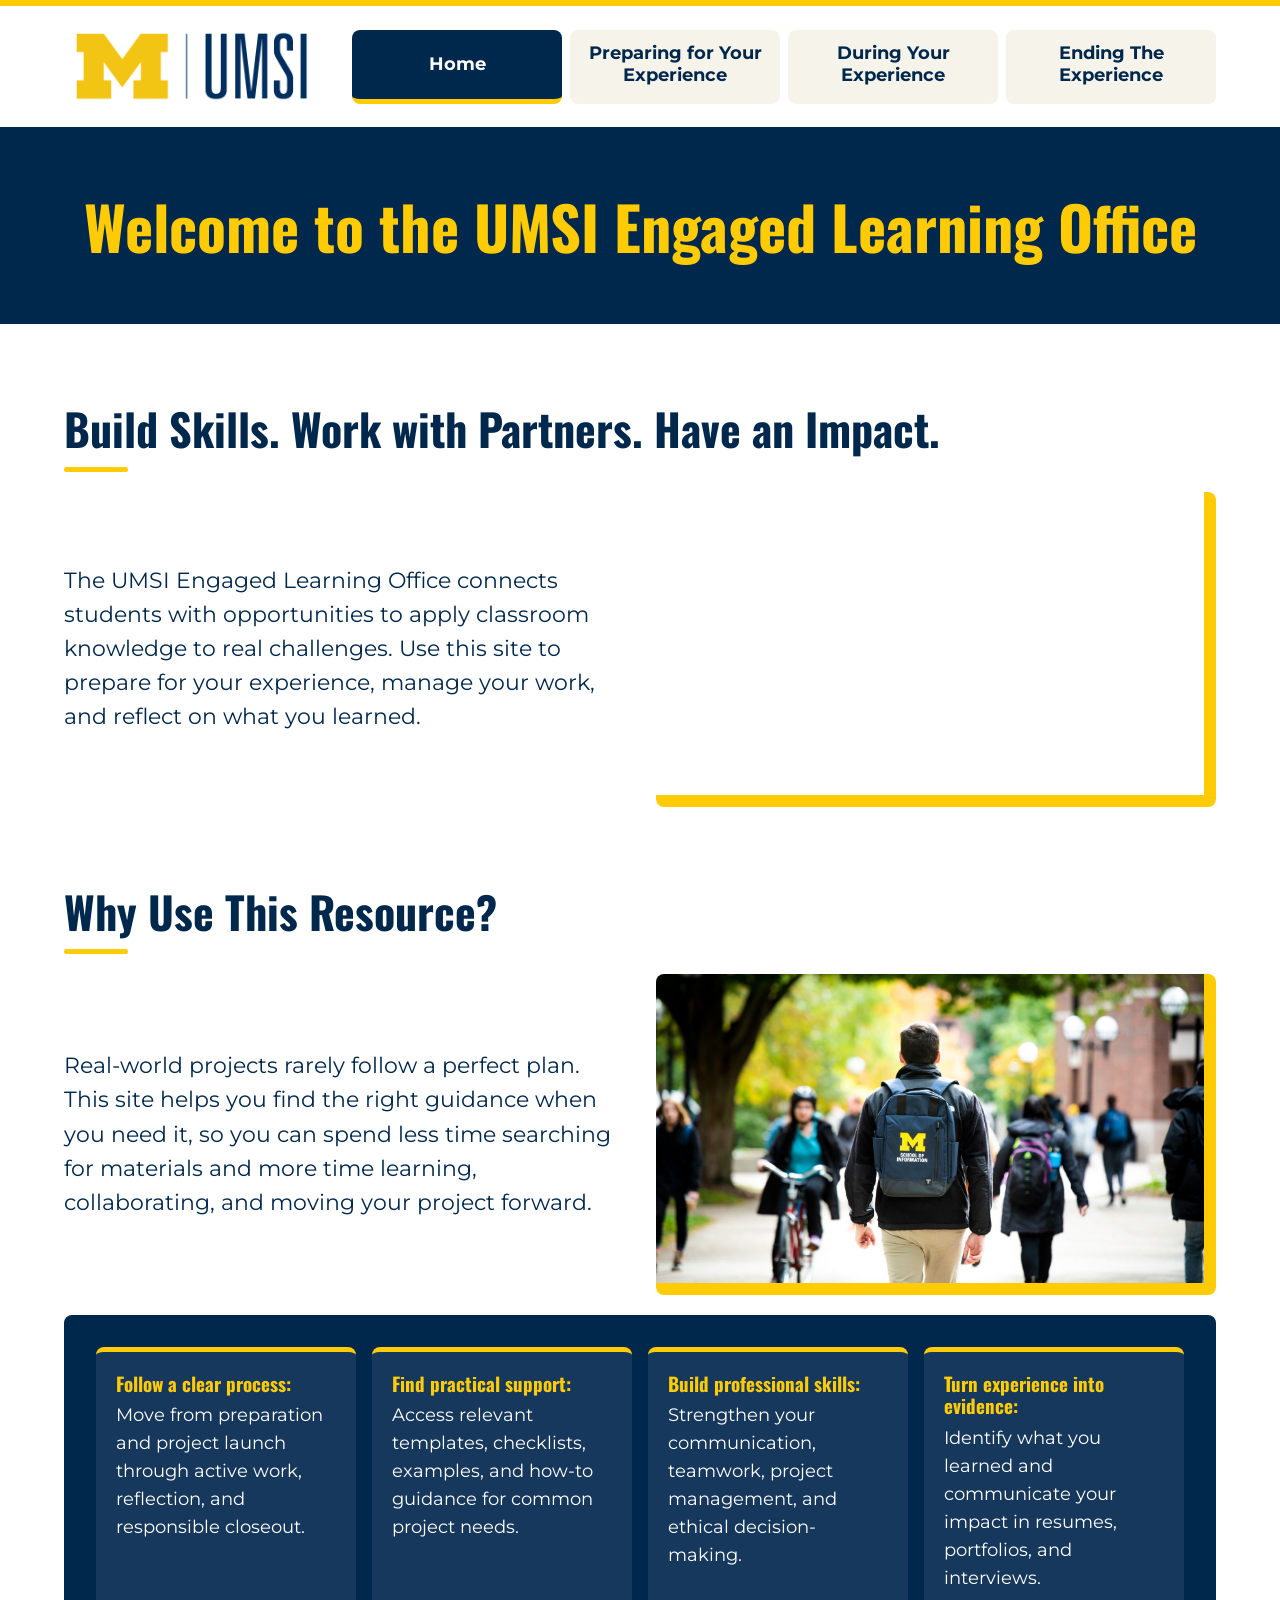
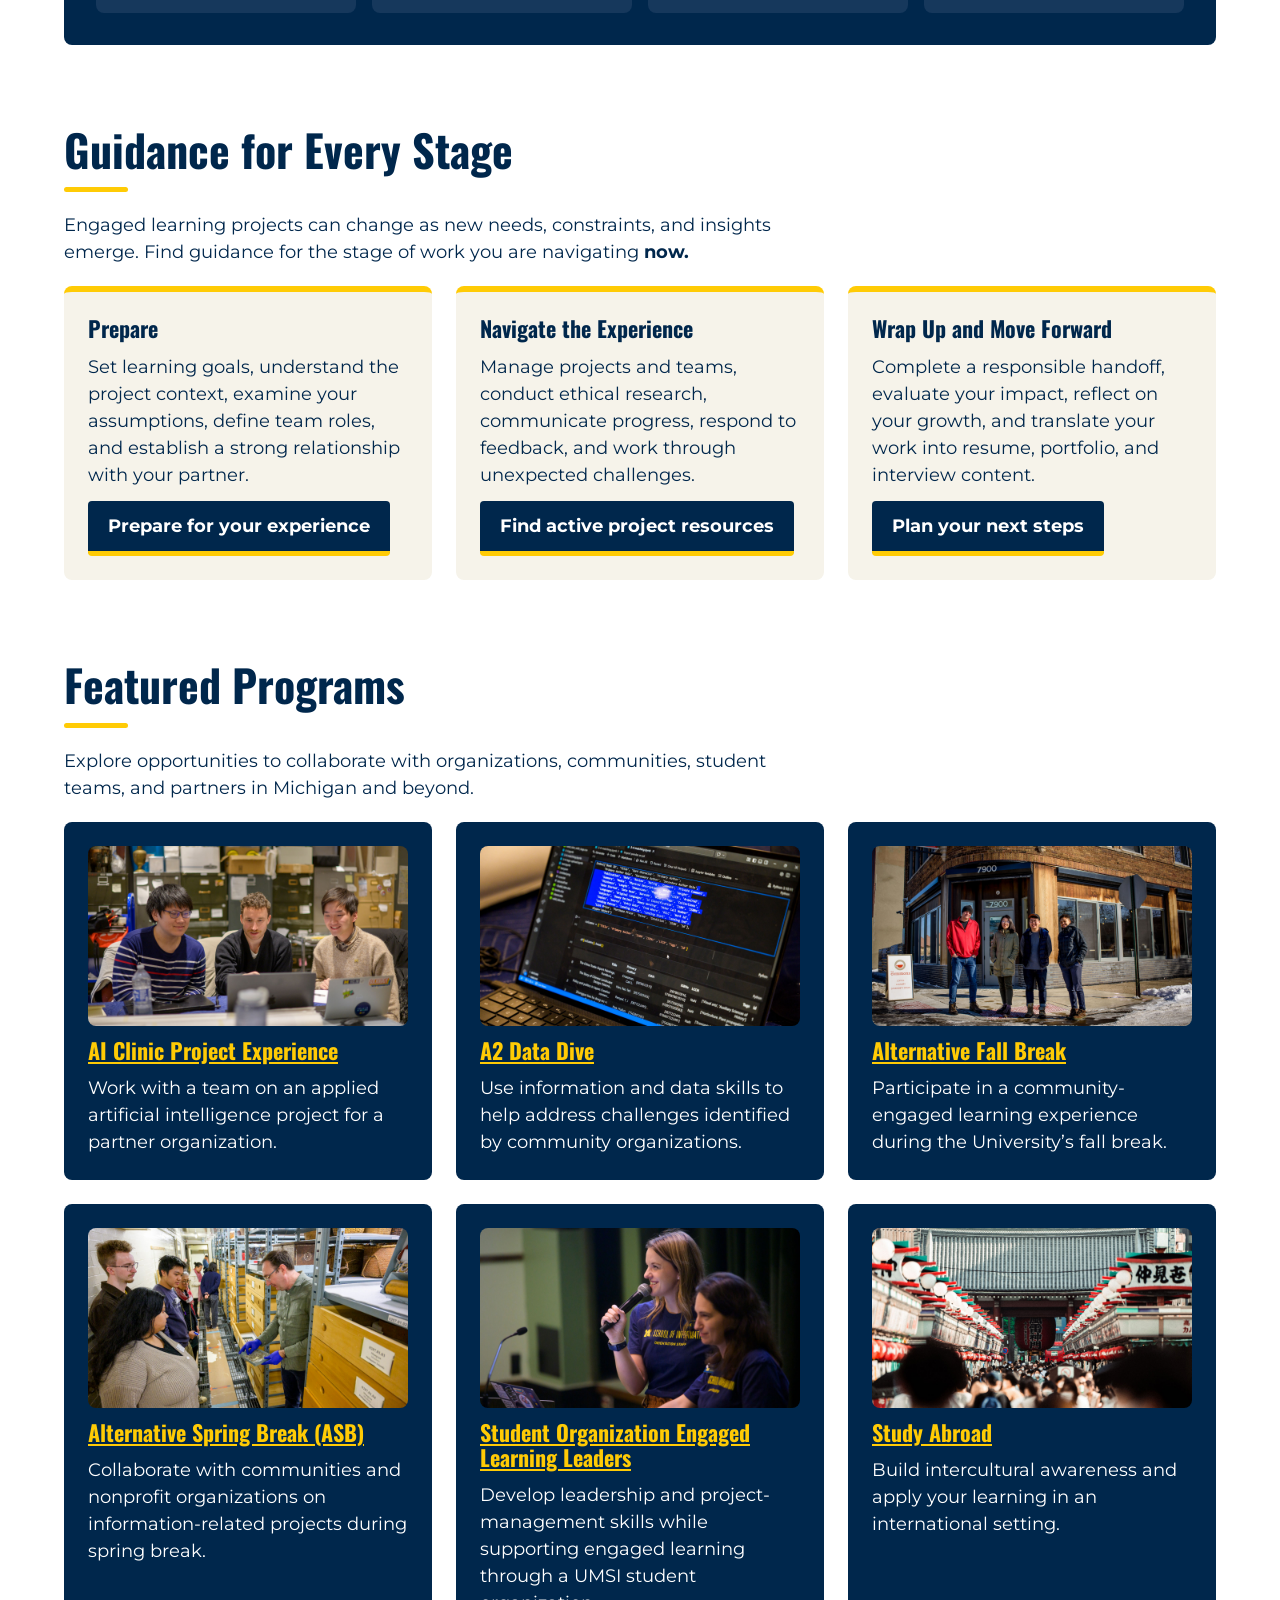
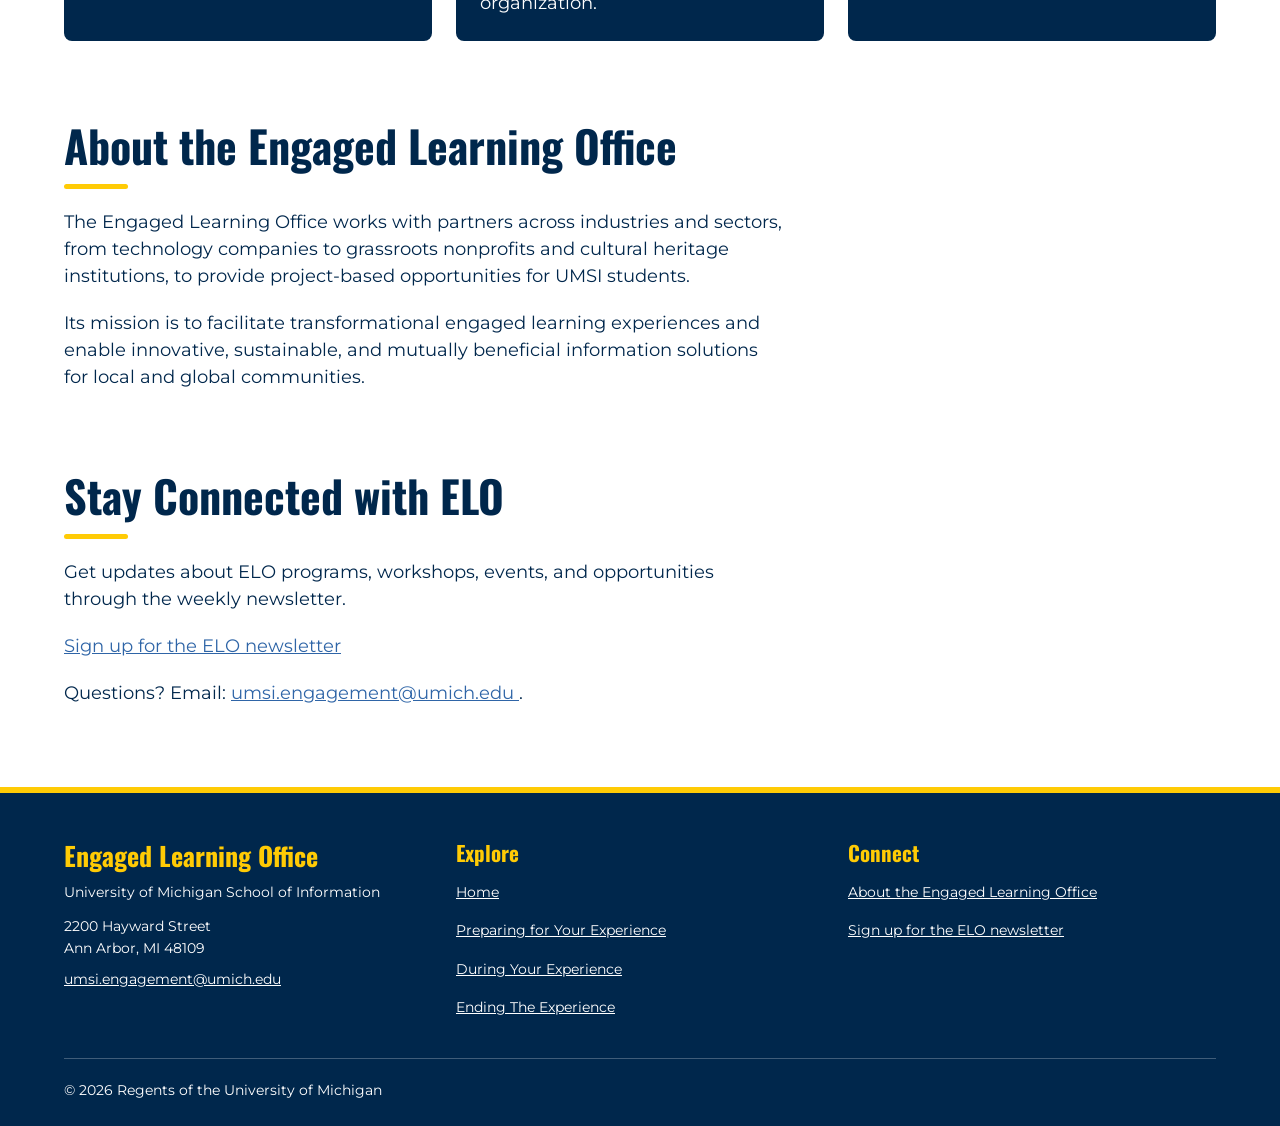
==== commit 321a7e9f: "Add files via upload" ====
--- a/index.html
+++ b/index.html
@@ -4,23 +4,22 @@
     <meta charset="UTF-8">
     <meta name="viewport" content="width=device-width, initial-scale=1.0">
     <title>UMSI Engaged Learning Resources | Index</title>
-<!-- Fonts from the U-M brand list: Montserrat (body) + Oswald (headings) -->
+      <!-- Fonts from the U-M brand list: Montserrat (body) + Oswald (headings) -->
     <link rel="preconnect" href="https://fonts.googleapis.com">
     <link rel="preconnect" href="https://fonts.gstatic.com" crossorigin>
     <link href="https://fonts.googleapis.com/css2?family=Montserrat:wght@400;600;700&family=Oswald:wght@500;700&display=swap" rel="stylesheet">
-
-    <!-- 1) reset first, 2) my styles second -->
+    <!-- 1) reset css first, 2) my style css second -->
     <link rel="stylesheet" href="css/html5reset.css">
     <link rel="stylesheet" href="css/style.css">
 </head>
 <body>
 
     <header>
-  <a href = "#main">Skip to Main Content</a>
+  <a class="skip" href="#main">Skip to Main Content</a>
         <img src="images/UMSI_signature_informal_maize-blue.png" alt="UMSI Logo">
         <nav>
             <ul>
-                <li><a href = "index.html" aria-current="page">Home</a></li>
+                <li><a class="current" href="index.html" aria-current="page">Home</a></li>
                 <li><a href = "prep.html">Preparing for Your Experience</a></li>
                 <li><a href = "during.html">During Your Experience </a></li>
                 <li><a href = "end.html">Ending The Experience</a></li>
@@ -30,24 +29,24 @@
 
     </header>
     <main id="main">
-    <section>
+    <section class="split">
       <h2>Build Skills. Work with Partners. Have an Impact.</h2>
       <p>
        The UMSI Engaged Learning Office connects students with opportunities to apply classroom knowledge to real challenges. Use this site to prepare for your experience, manage your work, and reflect on what you learned.
       </p>
 
-      <iframe width="560px" height="315px" src="https://www.youtube.com/embed/81ZO9RfIJEQ?si=tBp82YWZMl1u7CVS" title="YouTube video player" frameborder="0" allow="accelerometer; autoplay; clipboard-write; encrypted-media; gyroscope; picture-in-picture; web-share" referrerpolicy="strict-origin-when-cross-origin" allowfullscreen></iframe>
-         <!-- Note: this iframe might cause an Axe ARIA error - that's not on you that's on YouTube! -->
+      <iframe width="560" height="315" src="https://www.youtube.com/embed/81ZO9RfIJEQ?si=tBp82YWZMl1u7CVS" title="YouTube video player" allow="accelerometer; autoplay; clipboard-write; encrypted-media; gyroscope; picture-in-picture; web-share" referrerpolicy="strict-origin-when-cross-origin" allowfullscreen></iframe>
+         <!-- Note: this iframe might cause an Axe ARIA error - that's not on you that's on YouTube! - (Instructor's note)-->
     </section>
 
-<section>
+<section class="split">
     <h2>Why Use This Resource?</h2>
 
     <p>Real-world projects rarely follow a perfect plan. This site helps you find the right guidance when you need it, so you can spend less time searching for materials and more time learning, collaborating, and moving your project forward.
     </p>
         <img src="images/UMSI_CampusFall_UMSIBackpack_edit.jpg" alt="A student wears a UMSI backpack in fall on campus." width="500"
           height="300">
-    <ul>
+    <ul class="features">
         <li><strong>Follow a clear process:</strong> Move from preparation and project launch through active work, reflection, and responsible closeout.</li>
         <li><strong>Find practical support:</strong> Access relevant templates, checklists, examples, and how-to guidance for common project needs.</li>
         <li><strong>Build professional skills:</strong> Strengthen your communication, teamwork, project management, and ethical decision-making.</li>
@@ -58,23 +57,23 @@
  <section>
     <h2>Guidance for Every Stage</h2>
     <p>Engaged learning projects can change as new needs, constraints, and insights emerge. Find guidance for the stage of work you are navigating <strong>now.</strong></p>
-    <ol>
-    <li>
-    <article>
+    <ol class="cards cards-3">
+    <li>
+    <article class="button-card">
       <h3>Prepare</h3>
       <p>Set learning goals, understand the project context, examine your assumptions, define team roles, and establish a strong relationship with your partner.</p>
       <a href="prep.html">Prepare for your experience</a>
     </article>
     </li>
     <li>
-    <article>
+    <article class="button-card">
       <h3>Navigate the Experience</h3>
       <p>Manage projects and teams, conduct ethical research, communicate progress, respond to feedback, and work through unexpected challenges.</p>
       <a href="during.html">Find active project resources</a>
     </article>
     </li>
     <li>
-    <article>
+    <article class="button-card">
       <h3>Wrap Up and Move Forward</h3>
       <p>Complete a responsible handoff, evaluate your impact, reflect on your growth, and translate your work into resume, portfolio, and interview content.</p>
       <a href="end.html">Plan your next steps</a>
@@ -86,75 +85,75 @@
    <section>
     <h2>Featured Programs</h2>
     <p>Explore opportunities to collaborate with organizations, communities, student teams, and partners in Michigan and beyond.</p>
-    <ol>
-    <li>
-    <article>
-    <h3><a href="https://mcompass.umich.edu/_portal/tds-program-brochure?programid=12810">AI Clinic Project Experience</a></h3>
+    <ol class="cards">
+    <li>
+    <article class="photo-card">
     <img
           src="images/UMSI_ASBChineseAmericanMuseumChicago_2026_grouptech.jpg"
           alt="UMSI Students collaborating on laptops at a table"
           width="500"
           height="300">
+    <h3><a href="https://mcompass.umich.edu/_portal/tds-program-brochure?programid=12810">AI Clinic Project Experience</a></h3>
     <p>Work with a team on an applied artificial intelligence project for a partner organization.</p>
     </article>
     </li>
 
     <li>
-    <article>
-    <h3><a href="https://mcompass.umich.edu/_portal/tds-program-brochure?programid=12556">A2 Data Dive</a></h3>
-        <img
+    <article class="photo-card">
+    <img
           src="images/UMSI_ASBChineseAmericanMuseumChicago_2026_edit.jpg"
           alt="Laptop with data and coding"
           width="500"
           height="300">
+        <h3><a href="https://mcompass.umich.edu/_portal/tds-program-brochure?programid=12556">A2 Data Dive</a></h3>
     <p>Use information and data skills to help address challenges identified by community organizations.</p>
     </article>
     </li>
 
     <li>
-     <article>
-      <h3><a href="https://mcompass.umich.edu/_portal/tds-program-brochure?programid=11297">Alternative Fall Break</a></h3>
-          <img
+     <article class="photo-card">
+      <img
           src="images/UMSI_Detroit_CUTgroup_groupbuilding_edit.jpg"
           alt="Group of UMSI Students outside of building"
           width="500"
           height="300">
+          <h3><a href="https://mcompass.umich.edu/_portal/tds-program-brochure?programid=11297">Alternative Fall Break</a></h3>
       <p>Participate in a community-engaged learning experience during the University’s fall break.</p>
     </article>
     </li>
 
     <li>
-    <article>
-      <h3><a href="https://mcompass.umich.edu/_portal/tds-program-brochure?programid=10621">Alternative Spring Break (ASB)</a></h3>
-        <img
+    <article class="photo-card">
+      <img
           src="images/UMSI_ASB2026CIRCAPintig_client_group.jpg"
           alt="UMSI Students collaborating with client"
           width="500"
           height="300">
+        <h3><a href="https://mcompass.umich.edu/_portal/tds-program-brochure?programid=10621">Alternative Spring Break (ASB)</a></h3>
        <p>Collaborate with communities and nonprofit organizations on information-related projects during spring break.</p>
     </article>
     </li>
 
     <li>
-    <article>
-      <h3><a href="https://mcompass.umich.edu/_portal/tds-program-brochure?programid=12294">Student Organization Engaged Learning Leaders</a></h3>
-       <img
+    <article class="photo-card">
+      <img
           src="images/UMSI_Orientation_studentsmic_edit.jpg"
           alt="UMSI Students presenting to an audience"
           width="500"
           height="300">
+       <h3><a href="https://mcompass.umich.edu/_portal/tds-program-brochure?programid=12294">Student Organization Engaged Learning Leaders</a></h3>
        <p>Develop leadership and project-management skills while supporting engaged learning through a UMSI student organization.</p>
     </article>
     </li>
 
     <li>
-    <article>
-      <h3><a href="https://www.si.umich.edu/student-life/study-abroad">Study Abroad</a></h3>
-        <img
+    <article class="photo-card">
+      <img
           src="images/pexels-satoshi-edit.jpg"
           alt="A busy street in Japan"
           width="500"
           height="300">
+        <h3><a href="https://www.si.umich.edu/student-life/study-abroad">Study Abroad</a></h3>
       <p>Build intercultural awareness and apply your learning in an international setting. </p>
     </article>
     </li>
--- a/css/style.css
+++ b/css/style.css
@@ -1,1220 +1,875 @@
-/* ==========================================================================
+/*
    style.css: UMSI Engaged Learning Resources
 
-   - Mobile first. There are NO layout media queries. Grid auto-fit, min(),
-     max() and clamp() make everything respond to the screen size.
-   - The only media queries are for accessibility (prefers-reduced-motion),
-     at the bottom of this file.
-
-   Brand
-   - Colors: University of Michigan Style Guide (July 2023), brand.umich.edu
-     Michigan Blue #00274C, Michigan Maize #FFCB05, Arboretum Blue #2F65A7
-   - Fonts: Montserrat (body) + Oswald (headings), both on U-M's approved
-     list of free Google Fonts.
-   - Hover effects inspired by si.umich.edu (cards turn maize, lift and show
-     an arrow; buttons turn blue with a maize underline).
-
-
-   Techniques adapted from (cite):
-   - Josh W. Comeau, "Full-Bleed Layout Using CSS Grid"
-     https://www.joshwcomeau.com/css/full-bleed/
-   - Heydon Pickering & Andy Bell, Every Layout, "The Switcher"
-     https://every-layout.dev/layouts/switcher/
-   - Heydon Pickering, Inclusive Components, "Cards" (whole card clickable)
-     https://inclusive-components.design/cards/
-   - MDN, "CSS scroll-driven animations"
-     https://developer.mozilla.org/en-US/docs/Web/CSS/CSS_scroll-driven_animations
-
-   Contents
-   1.  Variables (colors, fonts, spacing)
-   2.  Base text and links
-   3.  Skip link
-   4.  Header, logo and navigation
-   5.  Main page grid (full-bleed bands)
-   6.  Sections and split (side-by-side) layouts
-   7.  Images and video
-   8.  Dark blue and maize bands
-   9.  Cards (content cards + clickable link cards)
-   10. Buttons (.cta)
-   11. Table
-   12. Footer
-   13. Motion: hover lifts + photo reveal (only if motion is OK)
-   14. Reduced motion safety net
-   ========================================================================== */
-
-/*
- * Style CSS files written by Tunisia Smith, the AI Model, Anthropic. (2026). Claude [Large language model]. https://claude.ai
- were used for error troubleshooting from validators using the prompt (" "My layout is breaking on
- mobile/desktop screens. The text is overflowing its container. I want to debug this myself, so please just give me a checklist of
- common CSS issues that could cause this (like missing box-sizing or fixed widths) so I can hunt down the bug.") and conceptual
- guidance from visual ideas using the prompt, such as ("I want to create a responsive grid layout for my portfolio gallery, but I want to
- write the code myself. Can you explain how the CSS grid-template-columns property works and show me a generic, unrelated example?
- Do not write the code for me.)
- */
-
-/* 1. VARIABLES
-   ========================================================================== */
-:root {
-  /* U-M brand colors */
-  --um-blue: #00274c;      /* Michigan Blue */
-  --um-maize: #ffcb05;     /* Michigan Maize */
-  --um-arbor: #2f65a7;     /* Arboretum Blue (secondary palette) */
-  --white: #ffffff;
-
-  /* Light/dark tints of the brand colors */
-  --cream: #f6f3ea;        /* light tint of UMMA Tan, card background */
-  --maize-tint: #fff4cc;   /* light tint of Maize, card hover */
-  --navy-card: #16385c;    /* Michigan Blue lightened, cards on blue bands */
-
-  /* Contrast ratios (WCAG 2.2, AA needs 4.5:1 for normal text):
-     Maize on Blue ........... 9.9:1     White on Blue ........ 15.1:1
-     Blue on Maize ........... 9.9:1     Blue on White ........ 15.1:1
-     Arboretum Blue on White . 5.9:1     Blue on Cream ........ 13.6:1
-     Maize on Navy card ...... 7.9:1     White on Navy card ... 12.0:1
-     Never use Maize text on White (1.5:1): maize is only for text on blue. */
-
-  /* Fonts */
-  --font-body: "Montserrat", "Helvetica Neue", Arial, sans-serif;
-  --font-display: "Oswald", "Arial Narrow", Arial, sans-serif;
-
-  /* Fluid type scale: grows smoothly from phone to desktop */
-  --step--1: clamp(0.875rem, 0.85rem + 0.1vw, 0.95rem);
-  --step-0: clamp(1rem, 0.95rem + 0.25vw, 1.125rem);
-  --step-1: clamp(1.2rem, 1.1rem + 0.5vw, 1.45rem);
-  --step-2: clamp(1.4rem, 1.2rem + 1vw, 1.9rem);
-  --step-3: clamp(1.8rem, 1.4rem + 2vw, 2.75rem);
-  --step-4: clamp(2.2rem, 1.5rem + 3.25vw, 3.9rem);
-
-  /* Fluid spacing */
-  --gutter: clamp(1rem, 4vw, 2rem);         /* space at the screen edges */
-  --gap: clamp(1rem, 3vw, 2rem);            /* space between grid items */
-  --section-space: clamp(2.5rem, 7vw, 5rem);/* space between sections */
-  --content-max: 72rem;                     /* widest the content gets */
-  --radius: 0.5rem;
-
-  /* Focus ring color: blue on light areas, maize on dark areas */
-  --focus: var(--um-blue);
-
-  --shadow: 0px 0.75rem 1.75rem rgba(0, 39, 76, 0.22);
-}
-
-
-/* 2. BASE TEXT AND LINKS
-   ========================================================================== */
+   Content CSS Sections
+   1.  Base text and links
+   2.  Skip link
+   3.  Header, logo and nav
+   4.  Main page layout
+   5.  Sections, feature boxes and split layouts
+   6.  Images and video
+   7.  Dark blue band
+   8.  Cards
+   9.  Buttons
+   10. Table
+   11. Footer
+   12. Motion
+   13. Media queries (768px, 1024px, 1240px)
+   14. Reduced motion
+
+
+1. BASE TEXT AND LINKS */
 body {
-  display: grid;
-  grid-template-rows: auto 1fr auto; /* keeps the footer at the bottom */
-  font-family: var(--font-body);
-  font-size: var(--step-0);
-  color: var(--um-blue);
-  background-color: var(--white);
+  font-family: "Montserrat", "Helvetica Neue", Arial, sans-serif;
+  font-size: 16px;
+  color: #00274c;
+  background-color: #ffffff;
 }
 
 h1,
 h2,
 h3 {
-  font-family: var(--font-display);
-  font-weight: 700;
+  font-family: "Oswald", "Arial Narrow", Arial, sans-serif;
+  font-weight: bold;
   line-height: 1.15;
-  letter-spacing: 0.01em;
 }
 
 h1 {
-  font-size: var(--step-4);
+  font-size: 35px;
 }
 
 h2 {
-  font-size: var(--step-3);
+  font-size: 29px;
 }
 
 h3 {
-  font-size: var(--step-2);
-}
-
-strong {
-  font-weight: 700;
-}
-
-/* Links: underlined (so they never rely on color alone) */
+  font-size: 22px;
+}
+
+/* Links stay underlined, so they never rely on color alone */
 a {
-  color: var(--um-arbor);
-  text-decoration-thickness: 0.08em;
-  text-underline-offset: 0.2em;
-}
-
-/* Hover/focus: a maize highlight, like a marker */
-a:hover {
-  color: var(--um-blue);
-  background-color: var(--um-maize);
-  text-decoration-thickness: 0.15em;
-}
-
-/* Visible keyboard focus everywhere */
-:focus-visible {
-  outline: 3px solid var(--focus);
+  color: #2f65a7;
+}
+
+/* Hover and keyboard focus */
+a:hover,
+a:focus {
+  color: #00274c;
+  background-color: #ffcb05;
+}
+
+/* Visible focus ring for keyboard users */
+a:focus {
+  outline: 3px solid #00274c;
   outline-offset: 3px;
 }
 
-
-/* 3. SKIP LINK: hidden above the screen until it gets keyboard focus
-   (works on any link to #main, with or without class="skip-link")
-   ========================================================================== */
-.skip-link,
-a[href="#main"] {
+/* Links to external resources */
+.resource-list a:focus,
+.photo-card a:focus,
+footer a:focus {
+  outline: 3px solid #ffcb05;
+}
+
+
+/* 2. SKIP LINK */
+.skip {
   position: absolute;
-  top: 0.75rem;
-  left: 0.75rem;
+  top: 10px;
+  left: -1000px;
   z-index: 100;
-  padding: 0.75rem 1.25rem;
-  font-weight: 700;
-  color: var(--um-blue);
+  padding: 12px 20px;
+  font-weight: bold;
+  color: #00274c;
   text-decoration: none;
-  background-color: var(--um-maize);
-  border: 3px solid var(--um-blue);
-  border-radius: var(--radius);
-  transform: translateY(-250%);
-}
-
-.skip-link:focus,
-a[href="#main"]:focus {
-  transform: translateY(0);
-}
-
-
-/* 4. HEADER, LOGO AND NAVIGATION
-   ========================================================================== */
+  background-color: #ffcb05;
+  border: 3px solid #00274c;
+  border-radius: 8px;
+}
+
+.skip:focus {
+  left: 10px;
+}
+
+
+/* 3. HEADER, LOGO AND NAV */
 header {
-  position: relative; /* anchors the skip link */
+  position: relative;
   display: flex;
   flex-wrap: wrap;
   align-items: center;
-  justify-content: space-between;
-  gap: 1rem var(--gap);
-  padding-top: 1rem;
-  /* Center the content and keep at least --gutter on each side */
-  padding-inline: max(var(--gutter), (100% - var(--content-max)) / 2);
-  border-top: 0.375rem solid var(--um-maize);
-}
-
-header > img {
-  width: clamp(12rem, 40vw, 16rem);
-}
-
-/* The nav sits beside the logo when there is room; otherwise it wraps
-   onto its own full-width row underneath (no media query needed) */
+  padding: 16px 0px 0px;
+  border-top: 6px solid #ffcb05;
+}
+
+header img {
+  width: 192px;
+  margin: 0px 20px 16px;
+}
+
 nav {
-  flex: 1 1 36rem;
-}
-
-/* "Switcher" grid: 2 columns while the nav is narrower than 36rem,
-   4 columns once it is wider. Never an awkward 3 + 1 layout. */
+  flex: 1 1 100%;
+  margin: 0px 20px 16px;
+}
+
+/* Horizontal nav bar */
 nav ul {
-  display: grid;
-  grid-template-columns: repeat(auto-fit, minmax(clamp(22%, (36rem - 100%) * 999, 45%), 1fr));
-  gap: 0.5rem;
-  padding: 0;
-  list-style: none;
+  display: flex;
+  flex-wrap: wrap;
+  gap: 8px;
+  padding: 0px;
+  list-style-type: none;
+}
+
+nav li {
+  display: flex;
+  flex: 1 1 40%;
 }
 
 nav a {
   display: flex;
+  flex-grow: 1;
   align-items: center;
   justify-content: center;
-  height: 100%;
-  min-height: 3rem; /* big, easy tap targets on phones */
-  padding: 0.5rem 0.75rem;
-  font-size: 1rem;
-  font-weight: 600;
+  padding: 12px;
+  font-weight: bold;
   line-height: 1.25;
   text-align: center;
-  color: var(--um-blue);
+  color: #00274c;
   text-decoration: none;
-  /* The maize underline is a background image that grows on hover */
-  background: linear-gradient(var(--um-maize), var(--um-maize)) center bottom / 0% 0.3rem no-repeat,
-              var(--cream);
-  border-radius: var(--radius) var(--radius) 0 0;
-}
-
-nav a:hover {
-  color: var(--um-blue);
-  background-color: var(--maize-tint);
-  background-size: 100% 0.3rem, auto;
+  background-color: #f6f3ea;
+  border-bottom: 5px solid #f6f3ea;
+  border-radius: 8px;
+}
+
+nav a:hover,
+nav a:focus {
+  color: #00274c;
   text-decoration: underline;
-}
-
-/* Current page: not just a color change. It gets a solid blue tile,
-   bold text, a thick maize bar AND aria-current="page" for screen readers */
-nav a[aria-current="page"] {
-  font-weight: 700;
-  color: var(--white);
-  background: linear-gradient(var(--um-maize), var(--um-maize)) center bottom / 100% 0.3rem no-repeat,
-              var(--um-blue);
-  --focus: var(--um-blue);
-}
-
-nav a[aria-current="page"]:hover {
+  background-color: #fff4cc;
+  border-bottom: 5px solid #ffcb05;
+}
+
+
+nav a.current {
+  color: #ffffff;
+  background-color: #00274c;
+  border-bottom: 5px solid #ffcb05;
+}
+
+nav a.current:hover {
   text-decoration: none;
 }
 
-/* Page title band: full-width dark blue with a maize heading.
-   The huge box-shadow paints the blue out to both screen edges and
-   clip-path trims the shadow at the top and bottom. */
-header > h1,
-header > h2 {
+
+header h1,
+header h2 {
   flex: 1 1 100%;
-  color: var(--um-maize);
-  background-color: var(--um-blue);
-  box-shadow: 0px 0px 0px 100vmax var(--um-blue);
-  clip-path: inset(0px -100vmax);
-}
-
-header > h1 {
-  padding-block: clamp(2rem, 7vw, 4.5rem);
-}
-
-/* end.html has a subtitle (h2) in the header: white text, same band */
-header > h1 + h2 {
-  margin-top: -1rem;  /* cancels the header's row gap so the band is one piece */
-  clip-path: inset(-2px -100vmax 0); /* overlap 2px so no hairline shows */
-  padding-bottom: clamp(2rem, 7vw, 4.5rem);
-  font-family: var(--font-body);
-  font-size: var(--step-1);
-  font-weight: 600;
-  color: var(--white);
-}
-
-/* when the h2 is there, tighten the space under the h1 */
-header > h1:not(:last-child) {
-  padding-bottom: 1rem;
-}
-
-
-/* 5. MAIN PAGE GRID
-   Three columns: [gutter] [content] [gutter]
-   Normal sections sit in the middle "content" column. Bands span the
-   "full" width so their background color reaches the screen edges.
-   ========================================================================== */
+  padding: 40px 20px;
+  text-align: center;
+  color: #ffcb05;
+  background-color: #00274c;
+}
+
+
+header h1 + h2 {
+  margin: -24px 0px 0px;
+  padding: 0px 20px 40px;
+  font-family: "Montserrat", "Helvetica Neue", Arial, sans-serif;
+  font-size: 19px;
+  color: #ffffff;
+}
+
+
+/* 4. MAIN PAGE LAYOUT */
 main {
   display: grid;
-  grid-template-columns:
-    [full-start] minmax(var(--gutter), 1fr)
-    [content-start] min(100% - var(--gutter) * 2, var(--content-max))
-    [content-end] minmax(var(--gutter), 1fr)
-    [full-end];
-  row-gap: var(--section-space);
-  align-content: start;
-  padding-block: var(--section-space);
+  row-gap: 40px;
+  padding: 40px 20px;
 }
 
 main > * {
-  grid-column: content;
-}
-
-main > .dark-band,
-main > .maize-band {
-  grid-column: full;
-  padding-block: var(--section-space);
-  /* line the band's content up with the content column */
-  padding-inline: max(var(--gutter), (100% - var(--content-max)) / 2);
-}
-
-/* A band at the very top or bottom of main touches the header/footer */
-main > .dark-band:first-child,
-main > .maize-band:first-child {
-  margin-top: calc(var(--section-space) * -1);
-}
-
-main > .dark-band:last-child,
-main > .maize-band:last-child {
-  margin-bottom: calc(var(--section-space) * -1);
-}
-
-
-/* 6. SECTIONS AND SPLIT LAYOUTS
-   ========================================================================== */
-main section,
-main aside {
+  width: 100%;
+  max-width: 1152px;
+  margin: 0px auto;
+}
+
+main > .dark-band {
+  width: auto;
+  max-width: none;
+  margin: 0px -20px;
+}
+
+
+/* 5. SECTIONS, FEATURE BOXES AND SPLIT LAYOUTS */
+section,
+aside {
   display: grid;
-  gap: 1.25rem;
-  align-content: start;
-}
-
-/* Section headings (during.html uses h3 for some section headings) */
-main section > h2,
-main section > h3:first-child,
-main aside > h2 {
-  font-size: var(--step-3);
-}
-
-/* Short maize bar under section headings, like si.umich.edu */
-main section > h2::after,
-main section > h3:first-child::after,
-main aside > h2::after {
+  row-gap: 20px;
+}
+
+section > h2::after,
+aside > h2::after {
   content: "";
   display: block;
-  width: 4rem;
-  height: 0.3rem;
-  margin-top: 0.75rem;
-  background-color: var(--um-maize);
-  border-radius: 1rem;
-}
-
-/* Comfortable reading width for paragraphs */
-main section > p,
-main aside > p {
-  max-width: 68ch;
-}
-
-/* Plain bullet lists in a section (not lists of cards): 2 columns when there is room */
-main section > ul:not(:has(> li > article)),
-main section > ol:not(:has(> li > article)) {
-  padding-left: 1.25rem;
-  columns: 2 22rem;
-  column-gap: var(--gap);
+  width: 64px;
+  height: 5px;
+  margin: 12px 0px 0px;
+  background-color: #ffcb05;
+  border-radius: 16px;
+}
+
+section > p,
+aside > p {
+  max-width: 720px;
 }
 
 main li {
-  margin-bottom: 0.6rem;
-  break-inside: avoid;
-}
-
-main li::marker {
-  color: var(--um-arbor);
-}
-
-/* FEATURE BOXES (index.html "Why Use This Resource?")
-   A plain list where every item starts with a bold label becomes a dark
-   blue panel of boxes: maize label, white text. Found automatically.
-   Switcher grid: 1 column on phones, 2 on tablets, 4 on laptops
-   (never an awkward 3 + 1). */
-main section > ul:not(:has(> li > article)):has(> li > strong:first-child) {
+  margin-bottom: 10px;
+}
+
+.features {
   display: grid;
-  grid-template-columns: repeat(auto-fit,
-    minmax(clamp(22%, (48rem - 100%) * 999, clamp(45%, (28rem - 100%) * 999, 100%)), 1fr));
-  gap: 1rem;
-  padding: clamp(1rem, 3vw, 2rem);
-  list-style: none;
-  columns: auto; /* undo the 2-column text layout above */
-  background-color: var(--um-blue);
-  border-radius: var(--radius);
-}
-
-main section > ul:not(:has(> li > article)):has(> li > strong:first-child) > li {
-  margin: 0;
-  padding: 1.25rem 1.25rem 1.5rem;
+  grid-template-columns: 1fr;
+  gap: 16px;
+  padding: 16px;
+  list-style-type: none;
+  background-color: #00274c;
+  border-radius: 8px;
+}
+
+.features li {
+  margin: 0px;
+  padding: 20px;
   line-height: 1.55;
-  color: var(--white);
-  background-color: var(--navy-card);
-  border-top: 0.3rem solid var(--um-maize);
-  border-radius: var(--radius);
-}
-
-/* the bold label becomes the box's title */
-main section > ul:not(:has(> li > article)):has(> li > strong:first-child) > li > strong:first-child {
+  color: #ffffff;
+  background-color: #16385c;
+  border-top: 5px solid #ffcb05;
+  border-radius: 8px;
+}
+
+
+.features strong {
   display: block;
-  margin-bottom: 0.5rem;
-  font-family: var(--font-display);
-  font-size: var(--step-1);
-  font-weight: 700;
+  margin-bottom: 8px;
+  font-family: "Oswald", "Arial Narrow", Arial, sans-serif;
+  font-size: 19px;
   line-height: 1.2;
-  color: var(--um-maize);
-}
-
-/* hover: the box turns maize with blue text (the lift is in section 13) */
-main section > ul:not(:has(> li > article)):has(> li > strong:first-child) > li:hover {
-  color: var(--um-blue);
-  background-color: var(--um-maize);
-  box-shadow: var(--shadow);
-}
-
-main section > ul:not(:has(> li > article)):has(> li > strong:first-child) > li:hover > strong:first-child {
-  color: var(--um-blue);
-}
-
-/* SPLIT SECTIONS (found automatically, no class needed)
-   Any section where a photo or video sits right next to a paragraph becomes
-   a responsive 2-column grid. Each column is at least 20rem wide and never
-   narrower than half the space, so it is 1 column on phones and 2 columns on
-   bigger screens. (Not a 1fr grid: the number of columns changes.) */
-main section:has(> img + p, > p + img, > p + iframe) {
-  grid-template-columns: repeat(auto-fit, minmax(min(100%, max(20rem, 50% - var(--gap))), 1fr));
-  column-gap: var(--gap);
-  row-gap: clamp(1.5rem, 3vw, 2.25rem);
-}
-
-/* In a split section, headings, lists, tables and an odd card out span
-   both columns ... */
-main section:has(> img + p, > p + img, > p + iframe) > h2,
-main section:has(> img + p, > p + img, > p + iframe) > h3,
-main section:has(> img + p, > p + img, > p + iframe) > ul,
-main section:has(> img + p, > p + img, > p + iframe) > ol,
-main section:has(> img + p, > p + img, > p + iframe) > article:last-of-type:nth-of-type(odd),
-main section:has(> img + p, > p + img, > p + iframe) > article:has(table),
-main section:has(> img + p, > p + img, > p + iframe) > article:has(+ article table) {
+  color: #ffcb05;
+}
+
+/* Hover */
+.features li:hover {
+  color: #00274c;
+  background-color: #ffcb05;
+  transform: scale(1.02);
+}
+
+.features li:hover strong {
+  color: #00274c;
+}
+
+.split,
+.track {
+  grid-template-columns: 1fr;
+}
+
+.track {
+  align-items: center;
+}
+
+/* Headings */
+.split > h2,
+.split > ul,
+.track > ul,
+.wide {
   grid-column: 1 / -1;
 }
 
-/* Heading beside its photo, cards underneath (end.html "Track" sections) */
-main section:has(> h2 + img + ul) {
-  grid-template-columns: repeat(auto-fit, minmax(min(100%, max(20rem, 50% - var(--gap))), 1fr));
-  column-gap: var(--gap);
-  row-gap: 1.5rem;
-  align-items: center;
-}
-
-main section:has(> h2 + img + ul) > ul {
-  grid-column: 1 / -1;
-}
-
-/* ... and the paragraph beside the photo reads like an intro */
-main section:has(> img + p, > p + img, > p + iframe) > p {
+.split > p {
   align-self: center;
-  font-size: var(--step-1);
+  font-size: 19px;
   line-height: 1.55;
 }
 
 
-/* 7. IMAGES AND VIDEO
-   Photos are never cropped: they keep their own shape (height: auto).
-   ========================================================================== */
-main > img,
-main section > img {
+/* 6. IMAGES AND VIDEO
+iframes */
+.split > iframe {
+  border: 0px;
+}
+
+.split > img,
+.split > iframe,
+.track > img,
+.banner {
   width: 100%;
-  height: auto;
-  border-radius: var(--radius);
-  box-shadow: 0.75rem 0.75rem 0 var(--um-maize); /* maize offset frame */
-  margin-bottom: 0.75rem; /* the frame sticks out 0.75rem, so leave room under it */
-}
-
-/* Photos that are NOT beside a paragraph (end.html track photos) stay a
-   sensible size instead of stretching across the whole page */
-main section:not(:has(> img + p, > p + img, > p + iframe)) > img {
-  max-width: 48rem;
-}
-
-/* Responsive YouTube video: always 16:9, never wider than its column */
-main iframe {
+  border-right: 12px solid #ffcb05;
+  border-bottom: 12px solid #ffcb05;
+  border-radius: 8px;
+}
+
+.split > iframe {
+  height: 50vw;
+}
+
+.banner {
+  height: 200px;
+  object-fit: cover;
+}
+/* 7. DARK-BAND */
+.dark-band {
+  padding: 40px 20px;
+  text-align: center;
+  color: #ffffff;
+  background-color: #00274c;
+}
+
+.dark-band h2 {
+  color: #ffcb05;
+}
+
+.dark-band h2,
+.dark-band p {
   width: 100%;
-  height: auto;
-  aspect-ratio: 16 / 9;
-  border: 0;
-  border-radius: var(--radius);
-  box-shadow: 0.75rem 0.75rem 0 var(--um-maize);
-  margin-bottom: 0.75rem;
-}
-
-
-/* 8. DARK BLUE AND MAIZE BANDS
-   Add class="dark-band" or class="maize-band" to any section or aside.
-   ========================================================================== */
-
-/* Dark blue band: white text, maize headings, a "V" notch at the top */
-.dark-band {
-  --focus: var(--um-maize);
-  --notch: clamp(1.25rem, 4vw, 3rem);
-  color: var(--white);
-  background-color: var(--um-blue);
-  clip-path: polygon(0 0, 50% var(--notch), 100% 0, 100% 100%, 0 100%);
-}
-
-main > .dark-band {
-  padding-top: calc(var(--section-space) + var(--notch));
-}
-
-.dark-band > h2,
-.dark-band > h3 {
-  color: var(--um-maize);
-}
-
-.dark-band a {
-  color: var(--um-maize);
-}
-
-.dark-band a:hover {
-  color: var(--um-blue);
-  background-color: var(--um-maize);
-}
-
-/* Light cards inside a dark band keep normal (blue) links and focus rings */
-.dark-band article {
-  --focus: var(--um-blue);
-}
-
-.dark-band article a {
-  color: var(--um-arbor);
-}
-
-/* Maize band (the opposite): blue text on maize */
-.maize-band {
-  --focus: var(--um-blue);
-  color: var(--um-blue);
-  background-color: var(--um-maize);
-}
-
-.maize-band a {
-  color: var(--um-blue);
-}
-
-.maize-band a:hover {
-  color: var(--um-maize);
-  background-color: var(--um-blue);
-}
-
-.maize-band h2::after,
-.maize-band h3::after {
-  background-color: var(--um-blue);
-}
-
-
-/* 9. CARDS
-   Found automatically: any list (ol or ul) whose items hold an <article>
-   becomes a grid of cards. No class needed.
-   ========================================================================== */
-main ol:has(> li > article),
-main ul:has(> li > article) {
+  max-width: 720px;
+  margin: 0px auto;
+}
+
+.dark-band h2::after {
+  margin: 12px auto 0px;
+}
+
+
+/* 8. CARDS */
+.cards {
   display: grid;
-  grid-template-columns: repeat(auto-fit, minmax(min(100%, 17rem), 1fr));
-  gap: var(--gap);
-  padding: 0;
-  list-style: none;   /* the numbers move INSIDE the cards (see below) */
-  counter-reset: card;
-}
-
-/* Lists of exactly 3 cards: 1 column on phones, then straight to 3 across
-   ("Switcher" layout, so you never get an awkward 2 + 1) */
-main ol:has(> li > article):has(> li:nth-child(3):last-child),
-main ul:has(> li > article):has(> li:nth-child(3):last-child) {
-  grid-template-columns: repeat(auto-fit, minmax(clamp(30%, (42rem - 100%) * 999, 100%), 1fr));
-}
-
-main li:has(> article) {
-  display: grid; /* every card in a row stretches to the same height */
-  margin: 0;
-  counter-increment: card;
-}
-
-/* Content cards (every article in main) */
-main article {
-  --pad: clamp(1.25rem, 3vw, 1.75rem);
-  position: relative;
+  grid-template-columns: 1fr;
+  gap: 24px;
+  padding: 0px;
+  list-style-type: none;
+}
+
+/* Only the list items that hold a card (not the lists inside of the cards) */
+.cards > li {
+  display: grid; /* the article fills the list item, so cards in a row will match heights */
+  margin: 0px;
+}
+
+/* Content cards (every article) */
+article {
   display: flex;
   flex-direction: column;
-  gap: 0.75rem;
-  padding: var(--pad);
-  color: var(--um-blue);
-  background-color: var(--cream);
-  border-top: 0.375rem solid var(--um-maize);
-  border-radius: var(--radius);
-}
-
-main article h3 {
-  font-size: var(--step-1);
-}
-
-main article ul {
-  padding-left: 1.25rem;
+  gap: 12px;
+  padding: 24px;
+  color: #00274c;
+  background-color: #f6f3ea;
+  border-top: 6px solid #ffcb05;
+  border-radius: 8px;
+}
+
+article h3 {
+  font-size: 19px;
+}
+
+article ul {
+  padding: 0px 0px 0px 20px;
   list-style-type: disc;
-  columns: 18rem; /* long lists split into columns on wide cards */
-  column-gap: 2rem;
-}
-
-/* Content card hover: soft maize tint + shadow (the lift is in section 13) */
-main article:hover {
-  background-color: var(--maize-tint);
-  box-shadow: var(--shadow);
-}
-
-/* The table card doesn't change on hover */
-main article:has(table):hover {
-  background-color: var(--cream);
+}
+
+/* Hover */
+article:hover {
+  background-color: #fff4cc;
+  transform: scale(1.02);
+  box-shadow: 0px 6px 16px rgba(0, 39, 76, 0.2);
+}
+
+/* The table card and the card holding the resource bars stay still */
+.table-card:hover,
+.resource-card:hover {
+  background-color: #f6f3ea;
+  transform: none;
   box-shadow: none;
 }
 
-/* ---- Numbers INSIDE the cards of a numbered list (ol) ---- */
-main ol > li > article::before {
-  content: counter(card, decimal-leading-zero); /* 01, 02, 03 ... */
-  font-family: var(--font-display);
-  font-size: var(--step-3);
-  font-weight: 700;
-  line-height: 1;
-  color: var(--um-arbor);
-}
-
-
-/* ---- Button cards: a card that ends with a link ("Guidance" cards) ----
-   The link becomes a dark blue button with white text. Hovering anywhere on
-   the card highlights the button in maize and slides in an arrow, like the
-   buttons on si.umich.edu. The whole card is clickable. */
-main li > article:has(> a:last-child) > a:last-child {
-  display: inline-flex;
-  align-items: center;
+/* Button cards */
+.button-card p {
+  flex-grow: 1;
+}
+
+.button-card a {
   align-self: flex-start;
-  margin-top: auto;          /* buttons line up along the bottom of the row */
-  min-height: 3rem;          /* easy to tap */
-  padding: 0.7rem 1.25rem;
-  font-weight: 700;
+  padding: 14px 20px;
+  font-weight: bold;
   line-height: 1.25;
-  color: var(--white);
+  color: #ffffff;
   text-decoration: none;
-  background-color: var(--um-blue);
-  border-bottom: 0.3rem solid var(--um-maize);
-  border-radius: 0.25rem;
-}
-
-/* arrow: 0 wide until hover */
-main li > article:has(> a:last-child) > a:last-child::after {
-  content: "";
-  flex-shrink: 0;
-  width: 0;
-  height: 0.75em;
-  margin-left: 0;
-  background-color: currentColor;
-  clip-path: polygon(0px 0px, 100% 50%, 0 100%);
-}
-
-/* stretch the button's click area over the whole card */
-main li > article:has(> a:last-child) > a:last-child::before {
-  content: "";
-  position: absolute;
-  inset: 0px;
-}
-
-main li > article:has(> a:last-child):hover > a:last-child,
-main li > article:has(> a:last-child):focus-within > a:last-child {
-  color: var(--um-blue);
-  background-color: var(--um-maize);
-  border-bottom-color: var(--um-blue);
-}
-
-main li > article:has(> a:last-child):hover > a:last-child::after,
-main li > article:has(> a:last-child):focus-within > a:last-child::after {
-  width: 0.55em;
-  margin-left: 0.6em;
-}
-
-
-/* ---- Photo cards: a card whose heading is a link ("Featured Programs") ----
-   Dark blue card, maize title, photo on top. On hover/focus the whole card
-   turns maize, lifts and shows an arrow, like the cards in the recording. */
-main li > article:has(> h3 > a) {
-  --focus: var(--um-maize);
-  padding-bottom: calc(var(--pad) + 1.5rem); /* room for the arrow */
-  overflow: hidden;
-  color: var(--white);
-  background-color: var(--um-blue);
+  background-color: #00274c;
+  border-bottom: 5px solid #ffcb05;
+  border-radius: 4px;
+}
+
+.button-card:hover a,
+.button-card a:focus {
+  color: #00274c;
+  background-color: #ffcb05;
+  border-bottom: 5px solid #00274c;
+}
+
+/* Photo cards */
+.photo-card {
+  color: #ffffff;
+  background-color: #00274c;
   border-top: 0px;
 }
 
-main li > article:has(> h3 > a) h3,
-main li > article:has(> h3 > a) h3 a {
-  color: var(--um-maize);
-  text-decoration: none;
-}
-
-/* Photo moves to the top of the card and bleeds to the edges (not cropped) */
-main li > article:has(> h3 > a) > img {
-  order: -1;
-  width: calc(100% + var(--pad) * 2);
-  max-width: none;
-  height: auto;
-  margin: calc(var(--pad) * -1) calc(var(--pad) * -1) 0.25rem;
-}
-
-/* Number becomes a maize badge on the photo */
-main li > article:has(> h3 > a)::before {
-  position: absolute;
-  top: 0.75rem;
-  left: 0.75rem;
-  z-index: 2;
+.photo-card img {
+  width: 100%;
+  border-radius: 8px;
+}
+
+.photo-card h3 a {
+  color: #ffcb05;
+}
+
+/* Photo card - focus */
+.photo-card a:focus {
+  color: #00274c;
+}
+
+.photo-card:hover {
+  color: #00274c;
+  background-color: #ffcb05;
+}
+
+.photo-card:hover h3 a {
+  color: #00274c;
+}
+
+/* Resource bars */
+.resource-list {
   display: grid;
-  place-items: center;
-  width: 2.75rem;
-  height: 2.75rem;
-  font-size: var(--step-1);
-  color: var(--um-blue);
-  background-color: var(--um-maize);
-  border-radius: 50%;
-  pointer-events: none;
-}
-
-/* Stretch the title link over the whole card, so the entire card is
-   clickable but screen readers still hear one clear link */
-main li > article:has(> h3 > a) h3 a::after {
-  content: "";
-  position: absolute;
-  inset: 0px;
-  z-index: 1;
-}
-
-/* Arrow in the bottom-right corner (a CSS triangle, not text) */
-main li > article:has(> h3 > a)::after {
-  content: "";
-  position: absolute;
-  right: var(--pad);
-  bottom: var(--pad);
-  width: 0.7rem;
-  height: 0.85rem;
-  background-color: var(--um-maize);
-  clip-path: polygon(0px 0px, 100% 50%, 0 100%);
-}
-
-/* Hover AND keyboard focus get the same maize look */
-main li > article:has(> h3 > a):hover,
-main li > article:has(> h3 > a):focus-within {
-  --focus: var(--um-blue);
-  color: var(--um-blue);
-  background-color: var(--um-maize);
-  box-shadow: var(--shadow);
-}
-
-main li > article:has(> h3 > a):hover h3,
-main li > article:has(> h3 > a):hover h3 a,
-main li > article:has(> h3 > a):focus-within h3,
-main li > article:has(> h3 > a):focus-within h3 a {
-  color: var(--um-blue);
-  background-color: transparent;
-}
-
-main li > article:has(> h3 > a):hover::after,
-main li > article:has(> h3 > a):focus-within::after {
-  background-color: var(--um-blue);
-}
-
-main li > article:has(> h3 > a):hover::before,
-main li > article:has(> h3 > a):focus-within::before {
-  color: var(--um-maize);
-  background-color: var(--um-blue);
-}
-
-
-/* ---- Resource bars: <ul class="resource-list"> (prep.html) ----
-   Only lists with class="resource-list" get this, so nothing else changes.
-   Each <li> holds two <div>s: 1) the resource name (link), 2) the description.
-   Every resource is one full-width dark blue bar, stacked top to bottom:
-   big white title, white description underneath. On hover/focus the title
-   and arrow turn maize; the description stays white. */
-.resource-list {
-  display: grid;   /* stacks the bars with even spacing */
-  gap: 1rem;
+  gap: 16px;
   padding: 0px;
-  list-style: none;
-  columns: auto;   /* undo the column layout used by other card lists */
-}
-
-.resource-list > li {
-  --focus: var(--um-maize); /* maize focus ring on the dark bar */
-  position: relative;
+  list-style-type: none;
+}
+
+.resource-list li {
   margin: 0px;
-  padding: 1.4rem 4rem 1.5rem 1.5rem; /* extra right padding = room for the arrow */
-  color: var(--white);
-  background-color: var(--um-blue);
-  border-radius: var(--radius);
-}
-
-/* 1st div: the title. Always a bit smaller than the card's heading
-   (h3 uses --step-1), so the headings stay the biggest text */
-.resource-list > li > div:first-child {
-  font-family: var(--font-display);
-  font-size: clamp(1.1rem, 1.05rem + 0.3vw, 1.3rem);
-  font-weight: 700;
+  padding: 24px;
+  color: #ffffff;
+  background-color: #00274c;
+  border-radius: 8px;
+}
+
+/* 1st child: the title */
+.resource-list div:first-child {
+  font-family: "Oswald", "Arial Narrow", Arial, sans-serif;
+  font-size: 19px;
+  font-weight: bold;
   line-height: 1.2;
-  letter-spacing: 0.01em;
+}
+
+/* 2nd child: the description */
+.resource-list div:last-child {
+  margin: 8px 0px 0px;
+  line-height: 1.6;
 }
 
 .resource-list a {
-  color: var(--white);
-  text-underline-offset: 0.18em;
-}
-
-/* 2nd div: description underneath the title, always white */
-.resource-list > li > div:last-child {
-  margin-top: 0.5rem;
-  font-size: var(--step-0);
-  line-height: 1.6;
-  color: var(--white);
-}
-
-/* one link in the bar? stretch it so the whole bar is clickable
-   (the bar with two links keeps both separately clickable) */
-.resource-list > li:not(:has(a ~ a)) a::after {
-  content: "";
-  position: absolute;
-  inset: 0;
-}
-
-/* arrow on the right, white until hover */
-.resource-list > li::after {
-  content: "";
-  position: absolute;
-  top: 50%;
-  right: 1.5rem;
-  width: 0.75rem;
-  height: 0.95rem;
-  margin-top: -0.475rem;
-  background-color: var(--white);
-  clip-path: polygon(0 0, 100% 50%, 0 100%);
-}
-
-/* hover AND keyboard focus: title + arrow turn maize, description stays white */
-.resource-list > li:hover > div:first-child,
-.resource-list > li:focus-within > div:first-child,
-.resource-list > li:hover > div:first-child a,
-.resource-list > li:focus-within > div:first-child a {
-  color: var(--um-maize);
-  background-color: transparent;
-}
-
-.resource-list > li:hover::after,
-.resource-list > li:focus-within::after {
-  background-color: var(--um-maize);
-}
-
-/* the card holding the bars stays still; the bars react instead */
-main article:has(> .resource-list):hover {
-  background-color: var(--cream);
-  box-shadow: none;
-}
-
-
-/* 10. BUTTONS (.cta)
-   Maize button. On hover it turns blue with a maize underline and an
-   arrow slides in, like the buttons on si.umich.edu.
-   ========================================================================== */
+  color: #ffffff;
+}
+
+.resource-list a:hover,
+.resource-list a:focus {
+  color: #00274c;
+}
+
+.resource-list li:hover {
+  background-color: #16385c;
+}
+
+
+/* 9. BUTTONS  */
 .cta-group {
   display: flex;
   flex-wrap: wrap;
-  gap: 1rem;
-}
-
-/* pull the button row up toward the section above it */
+  gap: 16px;
+}
+
+/* Pull the button row up toward the section above it (negative margin) */
 main > .cta-group {
-  margin-top: calc(var(--section-space) * -0.5);
+  margin: -20px auto 0px;
 }
 
 .cta {
-  display: inline-flex;
-  align-items: center;
-  min-height: 3rem;
-  padding: 0.75rem 1.5rem;
-  font-weight: 700;
+  padding: 14px 24px;
+  font-weight: bold;
   line-height: 1.2;
-  color: var(--um-blue);
+  color: #00274c;
   text-decoration: none;
-  background-color: var(--um-maize);
-  border: 2px solid var(--um-maize);
-  border-bottom-width: 0.3rem;
-  border-radius: 0.25rem;
+  background-color: #ffcb05;
+  border: 2px solid #ffcb05;
+  border-radius: 4px;
 }
 
 .cta-secondary {
-  background-color: transparent;
-  border-color: var(--um-blue);
-}
-
-/* the arrow is 0 wide until hover */
-.cta::after {
-  content: "";
-  width: 0;
-  height: 0.75em;
-  margin-left: 0;
-  background-color: currentColor;
-  clip-path: polygon(0px 0px, 100% 50%, 0px 100%);
+  background-color: #ffffff;
+  border: 2px solid #00274c;
 }
 
 .cta:hover,
-.cta:focus-visible {
-  color: var(--white);
-  background-color: var(--um-blue);
-  border-color: var(--um-blue);
-  border-bottom-color: var(--um-maize);
-}
-
-.cta:hover::after,
-.cta:focus-visible::after {
-  width: 0.55em;
-  margin-left: 0.6em;
-}
-
-.maize-band .cta:hover,
-.maize-band .cta:focus-visible {
-  color: var(--white);
-  border-bottom-color: var(--white);
-}
-
-
-/* 11. TABLE (during.html)
-   ========================================================================== */
-main table {
-  /* bleed to the card edges so phones get every pixel */
-  width: calc(100% + var(--pad) * 2);
-  margin-inline: calc(var(--pad) * -1);
-  font-size: clamp(0.8rem, 0.75rem + 0.3vw, 0.95rem);
-  background-color: var(--white);
+.cta:focus {
+  color: #ffffff;
+  background-color: #00274c;
+  border: 2px solid #00274c;
+}
+
+
+/* 10. TABLE */
+.table-card {
+  padding: 24px 0px 8px;
+  overflow: auto;
+}
+
+.table-card h3 {
+  padding: 0px 24px;
+}
+
+table {
+  width: 100%;
+  font-size: 13px;
+  background-color: #ffffff;
 }
 
 caption {
-  padding: 0px var(--pad) 1rem;
-  font-size: var(--step-0);
+  padding: 0px 24px 16px;
   text-align: left;
 }
 
 th,
 td {
-  padding: clamp(0.45rem, 1.5vw, 0.75rem);
-  hyphens: auto;           /* long words break with a hyphen on phones */
-  overflow-wrap: anywhere; /* never wider than the screen */
+  padding: 6px;
   text-align: left;
-  vertical-align: top;
   border-bottom: 1px solid rgba(0, 39, 76, 0.15);
 }
 
 thead th {
-  font-family: var(--font-display);
-  font-size: clamp(0.9rem, 0.85rem + 0.4vw, 1.1rem);
-  font-weight: 500;
-  letter-spacing: 0.03em;
-  color: var(--um-maize);
-  background-color: var(--um-blue);
+  font-family: "Oswald", "Arial Narrow", Arial, sans-serif;
+  font-size: 16px;
+  font-weight: normal;
+  color: #ffcb05;
+  background-color: #00274c;
 }
 
 tbody tr:nth-child(even) {
-  background-color: var(--cream);
+  background-color: #f6f3ea;
 }
 
 tbody tr:hover {
-  background-color: var(--maize-tint);
-}
-
-/* first column reads like a label; keep it wide enough for short words */
+  background-color: #fff4cc;
+}
+
+/* The first column reads like a label */
 tbody td:first-child {
-  font-weight: 700;
-}
-
-thead th:first-child,
-tbody td:first-child {
-  min-width: 6rem;
-}
-
-/* give the "Resource Name" column a fair share so names don't squeeze */
+  font-weight: bold;
+}
+
 thead th:nth-child(2),
 tbody td:nth-child(2) {
   width: 32%;
 }
 
 
-/* 12. FOOTER
-   Same on every page. Columns: 1) name, address, email  2) Explore links
-   3) Connect links, then the copyright on its own line across the bottom.
-   1 column on phones, 2 on tablets, 3 on laptops (Grid auto-fit).
-   ========================================================================== */
+/* 11. FOOTER */
 footer {
-  --focus: var(--um-maize);
   display: grid;
-  /* each column at least 14rem and over 30% wide, so never more than 3 */
-  grid-template-columns: repeat(auto-fit, minmax(min(100%, max(14rem, 30%)), 1fr));
-  gap: 2rem var(--gap);
-  align-items: start;
-  padding-block: clamp(2.5rem, 6vw, 4rem) 1.5rem;
-  padding-inline: max(var(--gutter), (100% - var(--content-max)) / 2);
-  font-size: var(--step--1);
+  grid-template-columns: 1fr;
+  row-gap: 32px;
+  column-gap: 24px;
+  padding: 40px 20px 24px;
+  font-size: 14px;
   line-height: 1.6;
-  color: var(--white);
-  background-color: var(--um-blue);
-  border-top: 0.375rem solid var(--um-maize);
-}
-
-/* office name: the biggest text in the footer */
+  color: #ffffff;
+  background-color: #00274c;
+  border-top: 6px solid #ffcb05;
+}
+
 footer .footer-name {
-  font-family: var(--font-display);
-  font-size: var(--step-2);
-  font-weight: 700;
+  margin-bottom: 10px;
+  font-family: "Oswald", "Arial Narrow", Arial, sans-serif;
+  font-size: 26px;
+  font-weight: bold;
   line-height: 1.15;
-  color: var(--um-maize);
-  margin-bottom: 0.6rem;
-}
-
-/* small maize column headings ("Explore", "Connect") */
+  color: #ffcb05;
+}
+
 footer h2 {
-  margin-bottom: 0.5rem;
-  font-family: var(--font-display);
-  font-size: var(--step-1);
-  font-weight: 700;
-  color: var(--um-maize);
+  margin-bottom: 8px;
+  font-size: 21px;
+  color: #ffcb05;
 }
 
 footer ul {
-  display: grid;
-  gap: 0px;
   padding: 0px;
-  list-style: none;
+  list-style-type: none;
 }
 
 address {
-  margin-top: 0.75rem;
+  margin: 12px 0px 0px;
   font-style: normal;
 }
 
 footer a {
   display: inline-block;
-  padding-block: 0.5rem; /* taller tap target (about 38px) */
-  color: var(--white);
-  text-decoration-color: var(--um-maize);
-}
-
-footer a:hover {
-  color: var(--um-blue);
-  background-color: var(--um-maize);
-}
-
-/* copyright: full width along the bottom, under a thin line */
+  padding: 8px 0px;
+  color: #ffffff;
+}
+
 footer > p:last-child {
   grid-column: 1 / -1;
-  padding-top: 1.25rem;
-  font-size: 0.85rem;
+  padding: 20px 0px 0px;
+  font-size: 14px;
   border-top: 1px solid rgba(255, 255, 255, 0.25);
 }
 
 
-/* 13. MOTION
-   Everything that moves lives inside this media query, so it only runs
-   for people who have NOT asked their device to reduce motion.
-   ========================================================================== */
-@media (prefers-reduced-motion: no-preference) {
-
-  html {
-    scroll-behavior: smooth;
-  }
-
-  /* Smooth hover changes */
-  a,
-  nav a,
-  .cta,
-  .cta::after,
-  main article,
-  main article::before,
-  main article::after,
-  main article > img,
-  main article > a::after,
-  a[href="#main"] {
-    transition-duration: 0.3s;
-    transition-property: color, background-color, background-size, border-color,
-      box-shadow, transform, width, margin;
-    transition-timing-function: ease;
-  }
-
-  /* Cards lift up on hover/focus */
-  main article:hover,
-  main li > article:focus-within {
-    transform: translateY(-0.4rem);
-  }
-
-  main article:has(table):hover {
-    transform: none;
-  }
-
-  /* Feature boxes lift too */
-  main section > ul:has(> li > strong:first-child) > li {
-    transition: color 0.3s ease, background-color 0.3s ease, box-shadow 0.3s ease, transform 0.3s ease;
-  }
-
-  main section > ul:not(:has(> li > article)):has(> li > strong:first-child) > li:hover {
-    transform: translateY(-0.4rem);
-  }
-
-  /* Resource bars: smooth color change, arrow nudges; the card holding
-     them doesn't lift */
-  main article:has(> .resource-list):hover {
-    transform: none;
-  }
-
-  .resource-list > li,
-  .resource-list > li::after {
-    transition: color 0.3s ease, background-color 0.3s ease, border-color 0.3s ease, transform 0.3s ease;
-  }
-
-  .resource-list > li:hover::after,
-  .resource-list > li:focus-within::after {
-    transform: translateX(0.3rem);
-  }
-
-  /* Card photo zooms slightly inside its frame */
-  main li > article:has(> h3 > a):hover > img,
-  main li > article:has(> h3 > a):focus-within > img {
-    transform: scale(1.06);
-  }
-
-  /* Arrow nudges right */
-  main li > article:has(> h3 > a):hover::after,
-  main li > article:has(> h3 > a):focus-within::after {
-    transform: translateX(0.3rem);
-  }
-
-  /* ---- Photo reveal: photos and cards fade + slide up into place ----
-     Browsers that support scroll-driven animations play it as you scroll
-     (Chrome, Edge, Safari 26+). The animation's progress is tied to how
-     far the photo has entered the screen. */
-  @supports (animation-timeline: view()) {
-    main > img,
-    main section > img,
-    main li:has(> article) {
-      animation-name: photo-reveal;
-      animation-fill-mode: both;
-      animation-timing-function: linear;
-      animation-timeline: view();
-      animation-range: entry 0% entry 70%;
-    }
-
-    /* Stagger cards in the same row, left to right */
-    main li:has(> article):nth-child(3n + 2) {
-      animation-range: entry 15% entry 85%;
-    }
-
-    main li:has(> article):nth-child(3n) {
-      animation-range: entry 30% entry 100%;
-    }
-  }
-
-  /* Other browsers: a gentle, staggered fade-in when the page loads */
-  @supports not (animation-timeline: view()) {
-    main > img,
-    main section > img,
-    main li:has(> article) {
-      animation: photo-reveal 0.8s ease-out both;
-    }
-
-    main li:has(> article):nth-child(3n + 2) {
-      animation-delay: 0.15s;
-    }
-
-    main li:has(> article):nth-child(3n) {
-      animation-delay: 0.3s;
-    }
-  }
-}
-
-@keyframes photo-reveal {
+/* 12. MOTION */
+a,
+.resource-list li {
+  transition: background-color 0.3s ease 0s;
+}
+
+/* Cards and feature boxes will move smoothly */
+article,
+.features li {
+  transition: transform 0.3s ease 0s;
+}
+
+@keyframes fadeIn {
   from {
     opacity: 0;
-    transform: translateY(2.5rem) scale(0.97);
   }
 
   to {
     opacity: 1;
+  }
+}
+
+/* Photos and cards fade in when the page(s) loads on the website */
+.cards > li,
+.split > img,
+.track > img,
+.banner {
+  animation-name: fadeIn;
+  animation-duration: 0.8s;
+}
+
+
+/* 13. MEDIA QUERIES */
+
+/* Tablet and Desktop */
+@media screen and (min-width: 768px) {
+  h1 {
+    font-size: 48px;
+  }
+
+  h2 {
+    font-size: 36px;
+  }
+
+  h3 {
+    font-size: 26px;
+  }
+
+  header img {
+    width: 256px;
+    margin: 0px 32px 16px;
+  }
+
+  nav {
+    margin: 0px 32px 16px;
+  }
+
+  /* All 4 nav links in one row */
+  nav li {
+    flex: 1 1 20%;
+  }
+
+  main {
+    row-gap: 56px;
+    padding: 56px 32px;
+  }
+
+  main > .dark-band {
+    margin: 0px -32px;
+  }
+
+  .dark-band {
+    padding: 56px 32px;
+  }
+
+  .features {
+    grid-template-columns: 1fr 1fr;
+    padding: 24px;
+  }
+
+
+  .split,
+  .track {
+    grid-template-columns: 1fr 1fr;
+    column-gap: 32px;
+  }
+
+  /* The video is now about half the screen wide, so a quarter is about right in size */
+  .split > iframe {
+    height: 25vw;
+  }
+
+  .cards {
+    grid-template-columns: 1fr 1fr;
+  }
+
+  .cards-3 {
+    grid-template-columns: 1fr 1fr 1fr;
+  }
+
+  .banner {
+    height: 300px;
+  }
+
+  table {
+    font-size: 15px;
+  }
+
+  th,
+  td {
+    padding: 12px;
+  }
+
+  footer {
+    grid-template-columns: 1fr 1fr;
+    padding: 48px 32px 24px;
+  }
+}
+
+/* Laptop and up */
+@media screen and (min-width: 1024px) {
+  body {
+    font-size: 18px;
+  }
+
+  h1 {
+    font-size: 60px;
+  }
+
+  h2 {
+    font-size: 44px;
+  }
+
+  h3 {
+    font-size: 30px;
+  }
+
+  article h3 {
+    font-size: 22px;
+  }
+
+  /* Logo and nav side by side: the nav no longer takes a full line */
+  header img {
+    margin: 0px 0px 16px 32px;
+  }
+
+  nav {
+    flex: 1 1 500px;
+    margin: 0px 32px 16px;
+  }
+
+  /* A taller title band */
+  header h1 {
+    padding: 64px 32px;
+  }
+
+  header h1 + h2 {
+    margin: -48px 0px 0px;
+    padding: 0px 32px 64px;
+  }
+
+  main {
+    row-gap: 80px;
+    padding: 80px 32px;
+  }
+
+  .dark-band {
+    padding: 80px 32px;
+  }
+
+  main > .cta-group {
+    margin: -40px auto 0px;
+  }
+
+  .features {
+    grid-template-columns: 1fr 1fr 1fr 1fr;
+    padding: 32px;
+  }
+
+  .split > p {
+    font-size: 22px;
+  }
+
+  .cards {
+    grid-template-columns: 1fr 1fr 1fr;
+  }
+
+  footer {
+    grid-template-columns: 1fr 1fr 1fr;
+  }
+}
+
+/* Wide screens */
+@media screen and (min-width: 1240px) {
+  header {
+    justify-content: center;
+  }
+
+  header img {
+    margin: 0px 0px 16px;
+  }
+
+  nav {
+    flex: 0 1 864px;
+    margin: 0px 0px 16px 32px;
+  }
+
+  .split > iframe {
+    height: 315px;
+  }
+
+  footer {
+    grid-template-columns: 368px 368px 368px;
+    justify-content: center; 
+  }
+}
+
+
+/* 14. REDUCED MOTION */
+@media (prefers-reduced-motion: reduce) {
+  a,
+  .resource-list li,
+  article,
+  .features li {
+    transition: none;
+  }
+
+  .cards > li,
+  .split > img,
+  .track > img,
+  .banner {
+    animation: none;
+  }
+
+  article:hover,
+  .features li:hover {
     transform: none;
   }
-}
-
-
-/* 14. REDUCED MOTION SAFETY NET
-   If someone prefers reduced motion, switch off every animation and
-   transition (including anything added later).
-   ========================================================================== */
-@media (prefers-reduced-motion: reduce) {
-  *,
-  *::before,
-  *::after {
-    animation: none !important;
-    transition: none !important;
-    scroll-behavior: auto !important;
-  }
 }
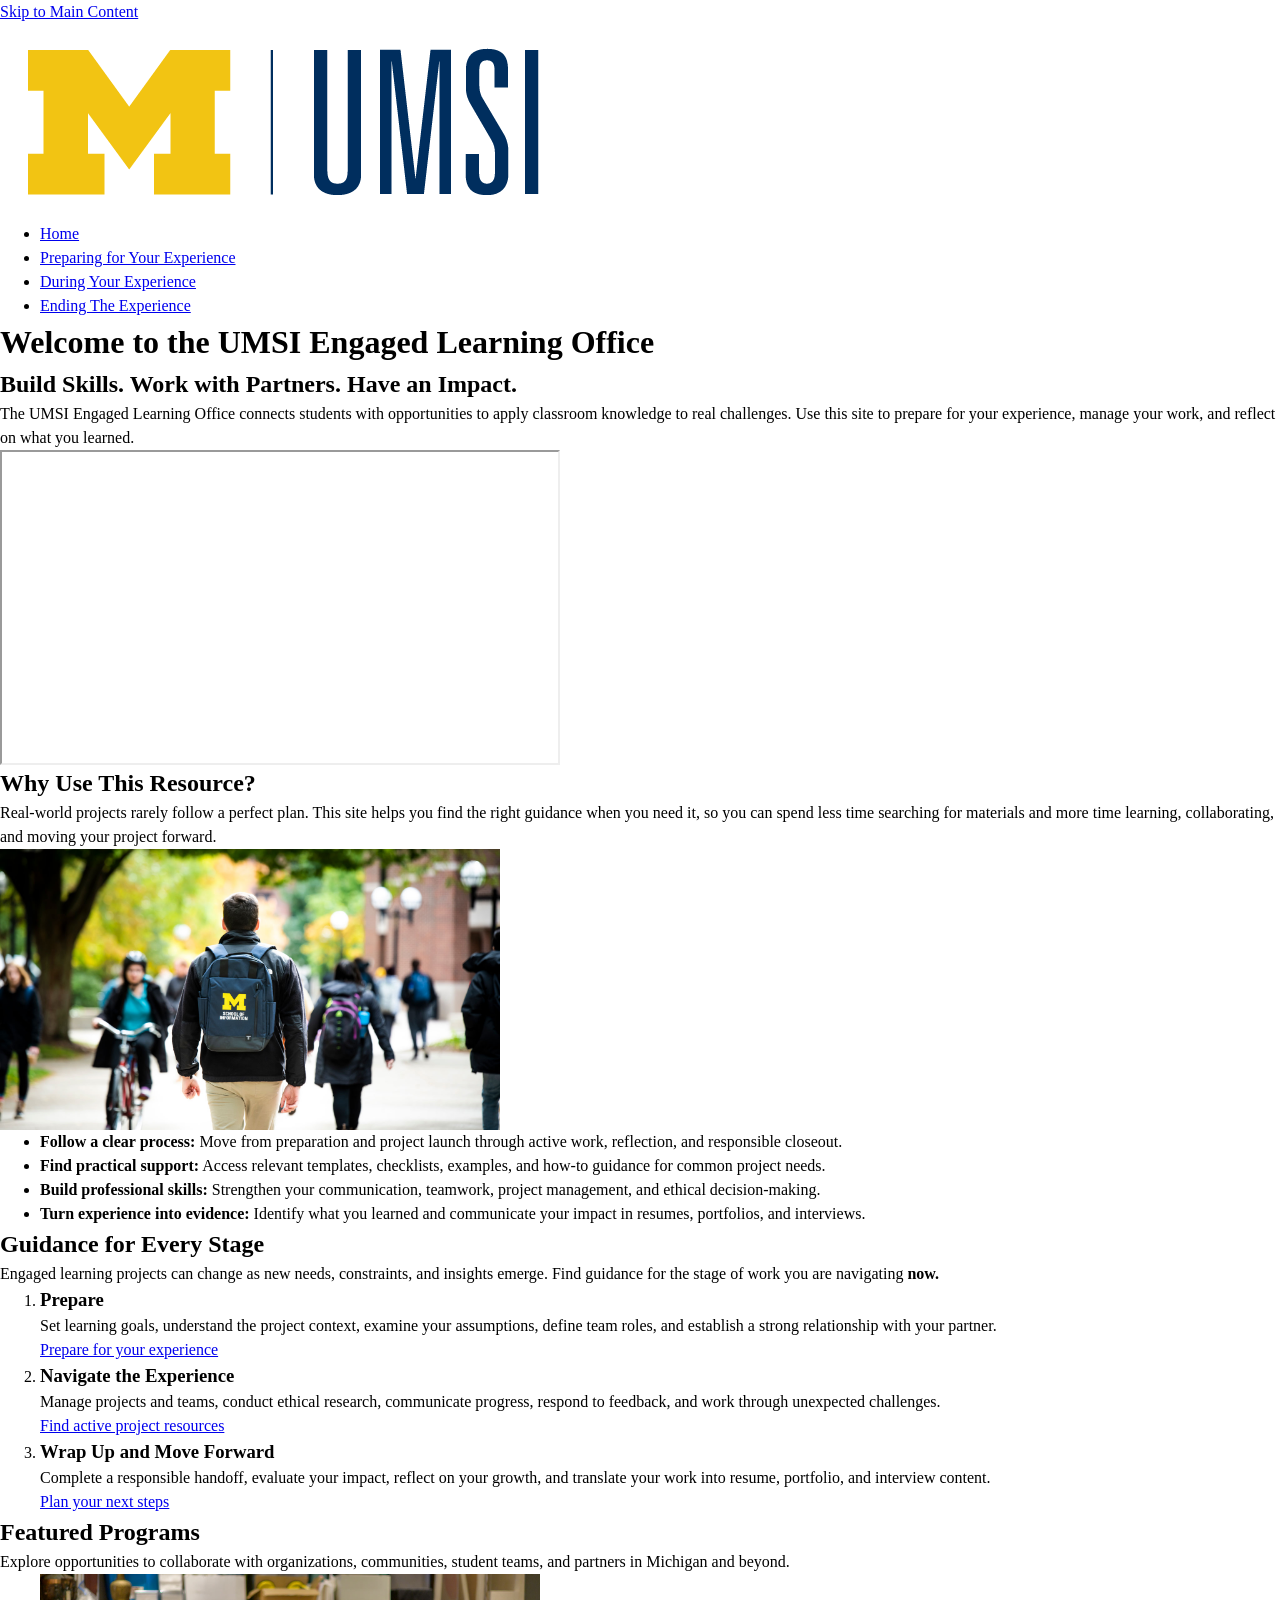
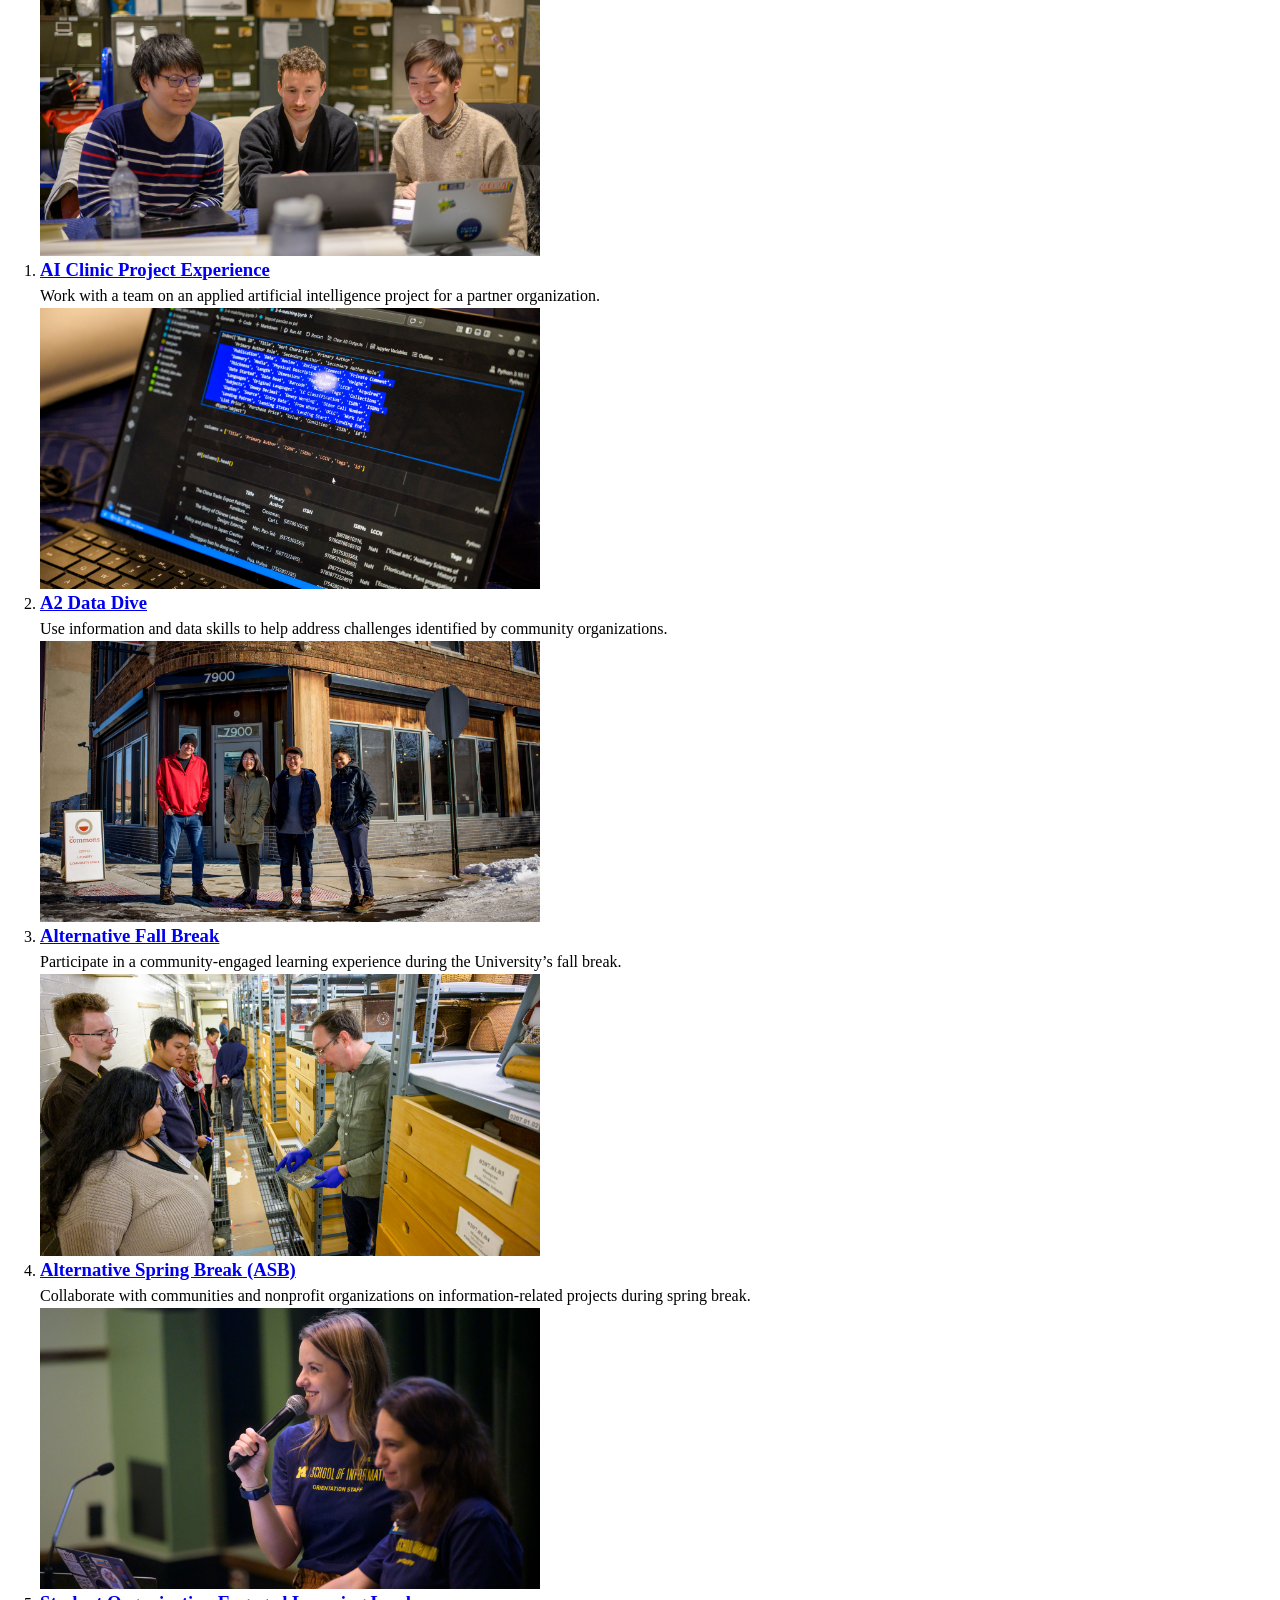
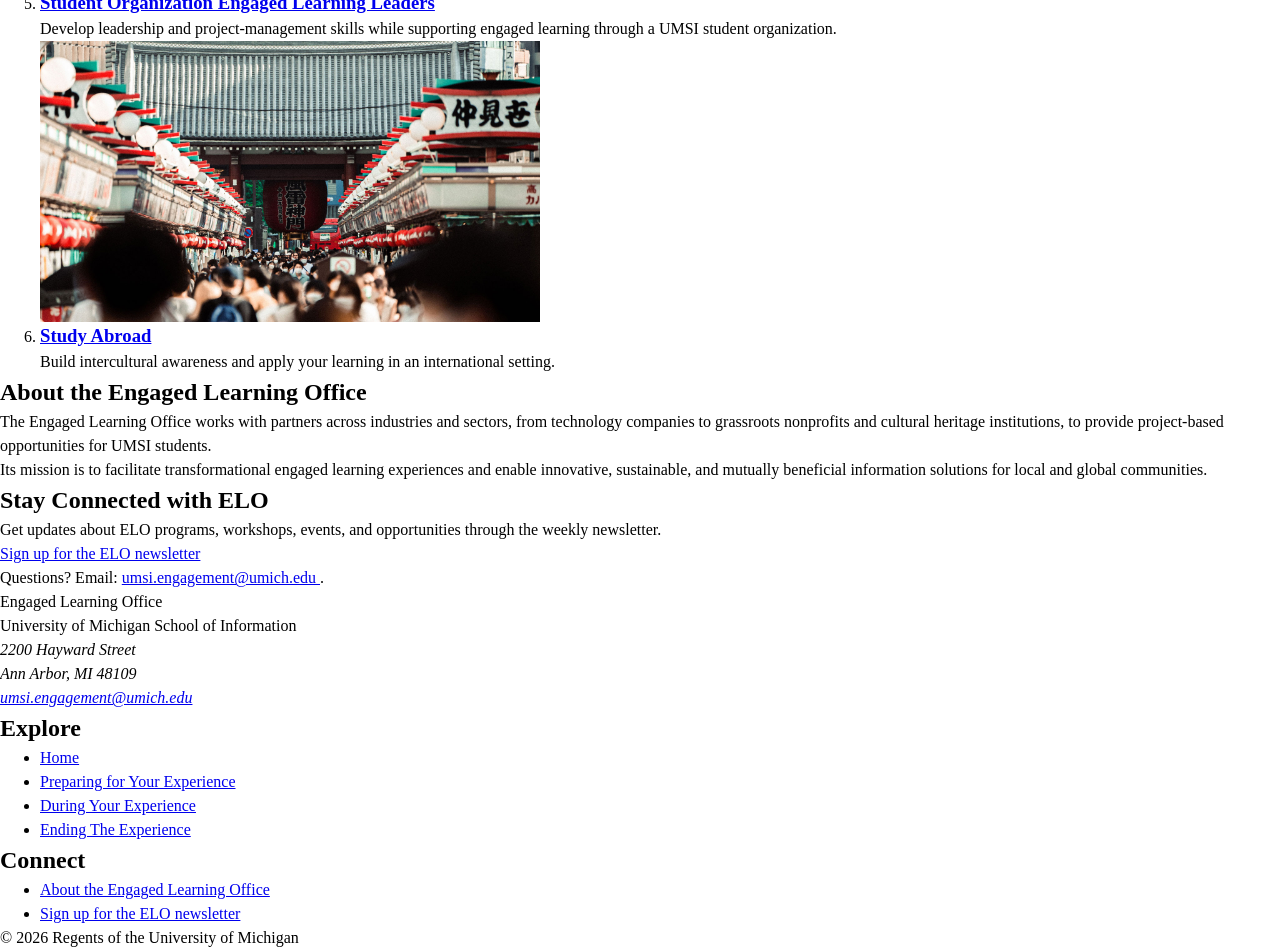
==== commit db7a388a: "Add files via upload" ====
--- a/index.html
+++ b/index.html
@@ -203,8 +203,9 @@
       <li><a href="https://umsi.info/elo-newsletter">Sign up for the ELO newsletter</a></li>
     </ul>
   </div>
-  <p>&copy; 2026 Regents of the University of Michigan</p>
+  <p>&copy; <span id="year">2026</span> Regents of the University of Michigan</p>
 </footer>
+<script src="footeryear.js"></script>
 </body>
 </html>
 
